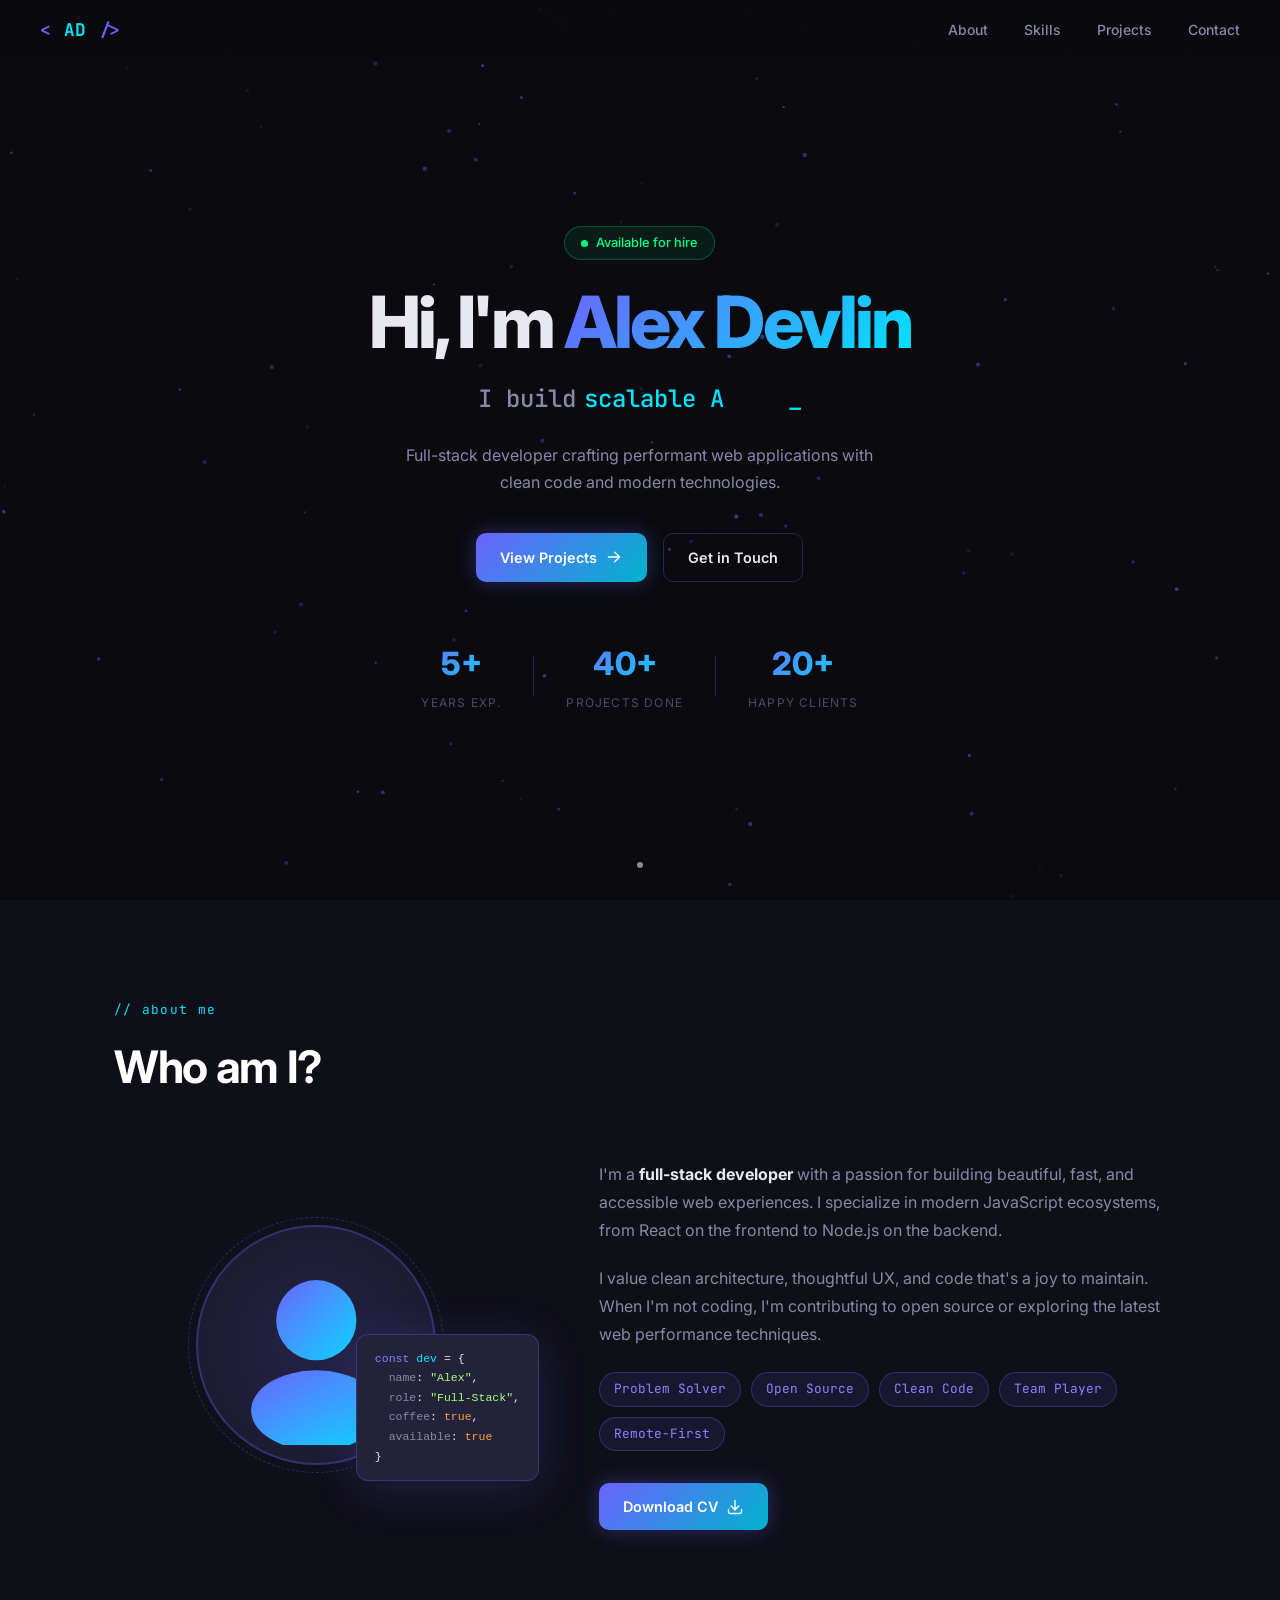
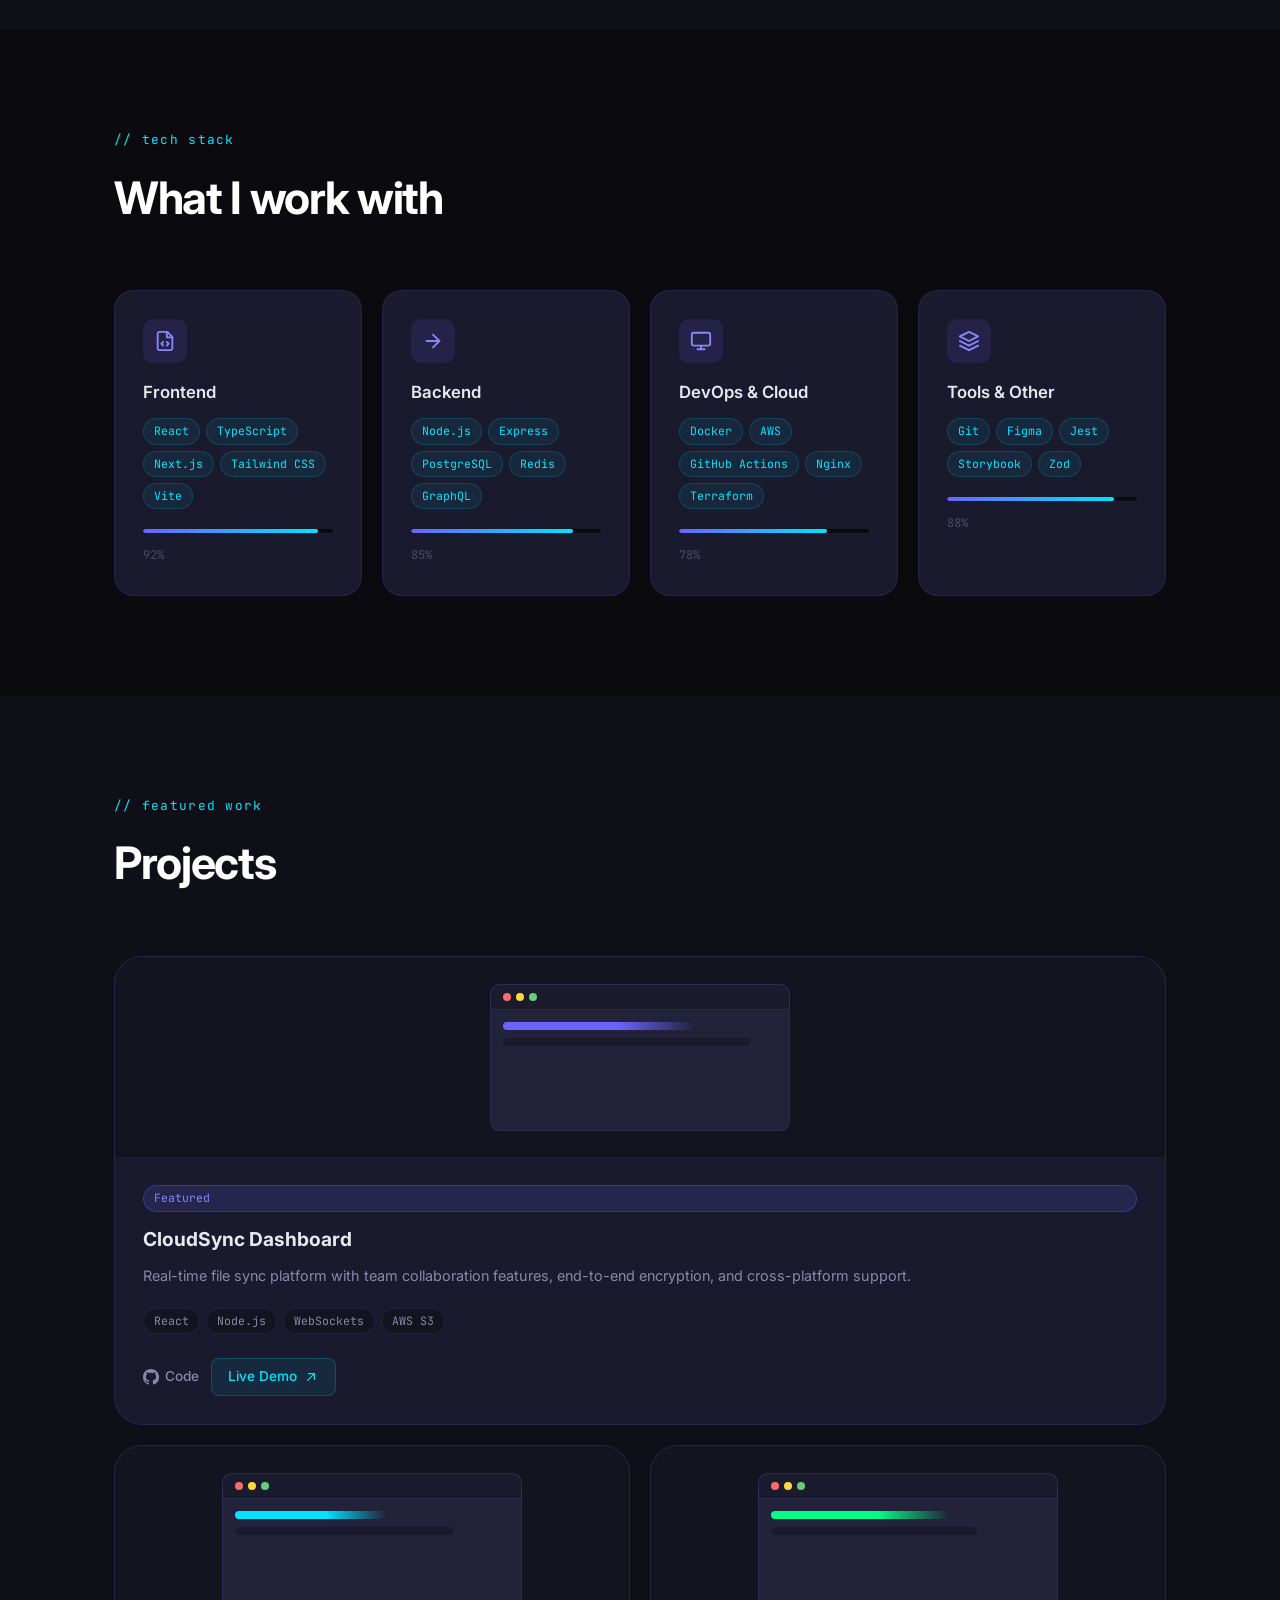
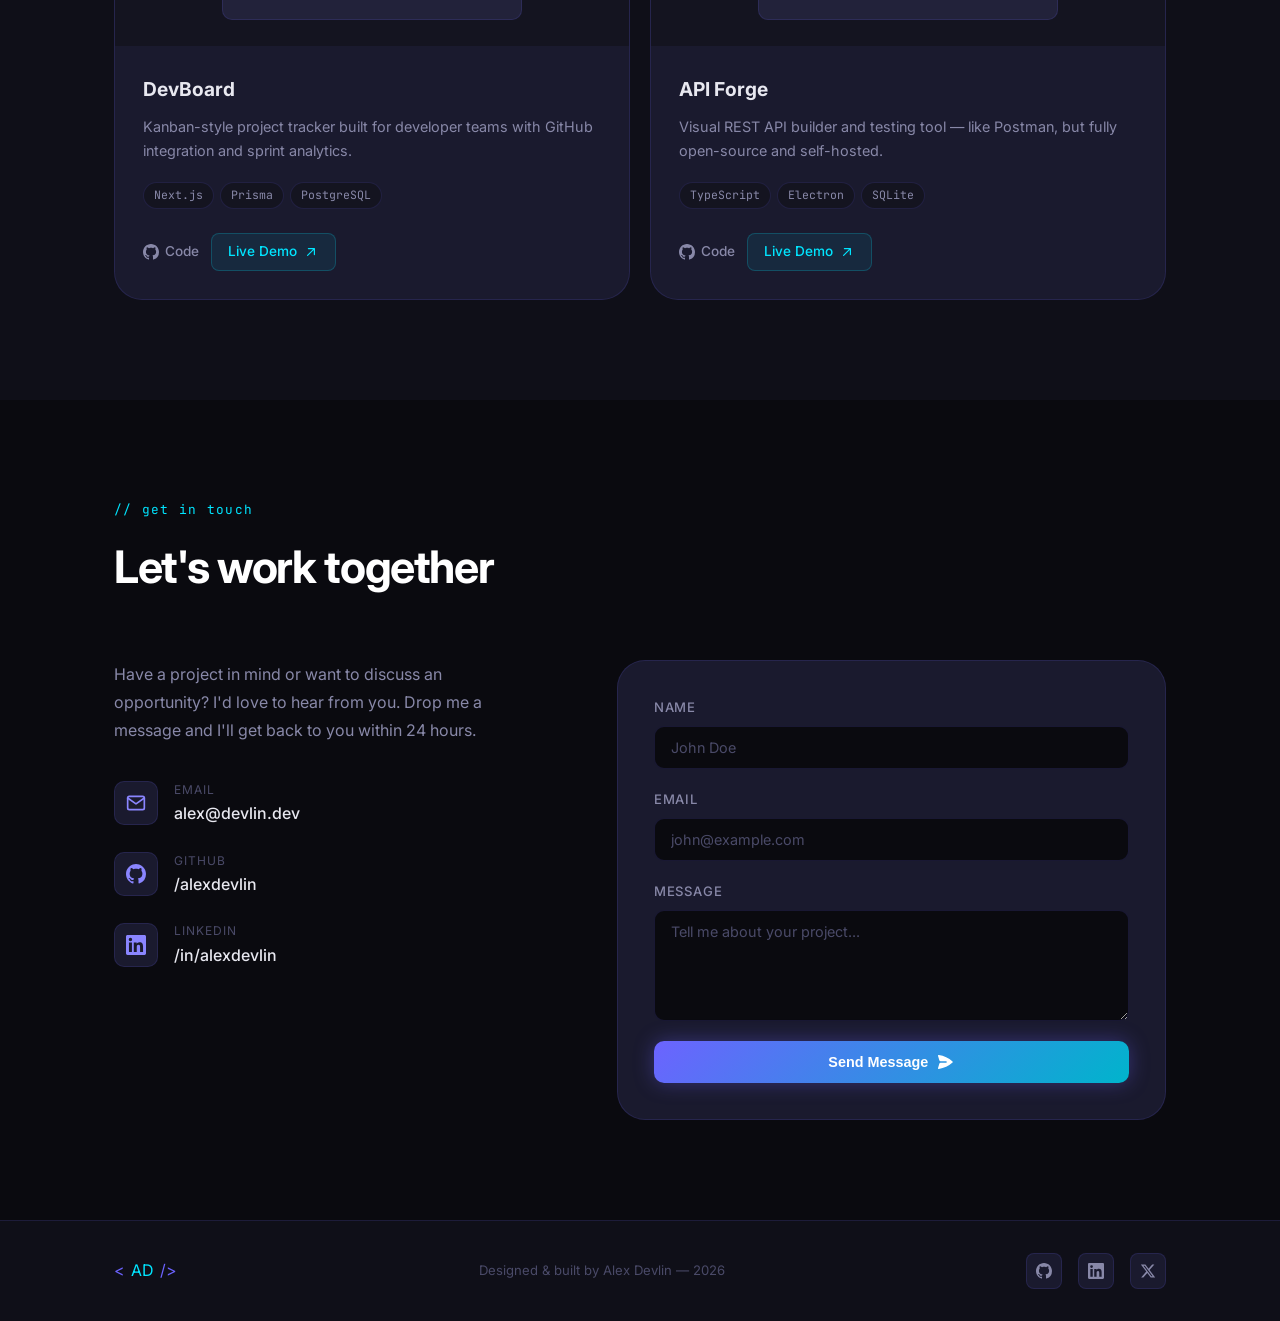
==== index.html @ da231414 "Add stylish developer portfolio landing page Single-page HTML/CSS/JS site with dark theme, particle " ====
<!DOCTYPE html>
<html lang="en">
<head>
  <meta charset="UTF-8" />
  <meta name="viewport" content="width=device-width, initial-scale=1.0" />
  <title>Alex Devlin — Full-Stack Developer</title>
  <link rel="preconnect" href="https://fonts.googleapis.com" />
  <link rel="preconnect" href="https://fonts.gstatic.com" crossorigin />
  <link href="https://fonts.googleapis.com/css2?family=JetBrains+Mono:wght@300;400;500;700&family=Inter:wght@300;400;500;600;700&display=swap" rel="stylesheet" />
  <link rel="stylesheet" href="style.css" />
</head>
<body>

  <!-- Navigation -->
  <nav class="nav" id="nav">
    <div class="nav__logo">
      <span class="nav__logo-bracket">&lt;</span>
      <span class="nav__logo-name">AD</span>
      <span class="nav__logo-bracket">/&gt;</span>
    </div>
    <ul class="nav__links">
      <li><a href="#about">About</a></li>
      <li><a href="#skills">Skills</a></li>
      <li><a href="#projects">Projects</a></li>
      <li><a href="#contact">Contact</a></li>
    </ul>
    <button class="nav__hamburger" id="hamburger" aria-label="Menu">
      <span></span><span></span><span></span>
    </button>
  </nav>

  <!-- Hero -->
  <section class="hero" id="home">
    <div class="hero__bg">
      <canvas id="particles"></canvas>
    </div>
    <div class="hero__content">
      <div class="hero__badge">
        <span class="hero__badge-dot"></span>
        Available for hire
      </div>
      <h1 class="hero__title">
        Hi, I'm <span class="gradient-text">Alex Devlin</span>
      </h1>
      <div class="hero__subtitle">
        <span class="hero__subtitle-static">I build</span>
        <span class="hero__typewriter" id="typewriter"></span>
        <span class="hero__cursor">_</span>
      </div>
      <p class="hero__desc">
        Full-stack developer crafting performant web applications with
        clean code and modern technologies.
      </p>
      <div class="hero__actions">
        <a href="#projects" class="btn btn--primary">
          View Projects
          <svg xmlns="http://www.w3.org/2000/svg" viewBox="0 0 20 20" fill="currentColor"><path fill-rule="evenodd" d="M3 10a.75.75 0 01.75-.75h10.638L10.23 5.29a.75.75 0 111.04-1.08l5.5 5.25a.75.75 0 010 1.08l-5.5 5.25a.75.75 0 11-1.04-1.08l4.158-3.96H3.75A.75.75 0 013 10z" clip-rule="evenodd"/></svg>
        </a>
        <a href="#contact" class="btn btn--outline">Get in Touch</a>
      </div>
      <div class="hero__stats">
        <div class="hero__stat">
          <span class="hero__stat-num">5+</span>
          <span class="hero__stat-label">Years Exp.</span>
        </div>
        <div class="hero__stat-divider"></div>
        <div class="hero__stat">
          <span class="hero__stat-num">40+</span>
          <span class="hero__stat-label">Projects Done</span>
        </div>
        <div class="hero__stat-divider"></div>
        <div class="hero__stat">
          <span class="hero__stat-num">20+</span>
          <span class="hero__stat-label">Happy Clients</span>
        </div>
      </div>
    </div>
    <div class="hero__scroll-hint">
      <div class="hero__scroll-dot"></div>
    </div>
  </section>

  <!-- About -->
  <section class="about section" id="about">
    <div class="container">
      <div class="section-label">// about me</div>
      <h2 class="section-title">Who am I?</h2>
      <div class="about__grid">
        <div class="about__avatar-wrap">
          <div class="about__avatar">
            <div class="about__avatar-inner">
              <svg viewBox="0 0 200 200" xmlns="http://www.w3.org/2000/svg" fill="none">
                <circle cx="100" cy="75" r="40" fill="url(#avatarGrad)"/>
                <ellipse cx="100" cy="165" rx="65" ry="40" fill="url(#avatarGrad)"/>
                <defs>
                  <linearGradient id="avatarGrad" x1="0" y1="0" x2="1" y2="1">
                    <stop offset="0%" stop-color="#6c63ff"/>
                    <stop offset="100%" stop-color="#00e5ff"/>
                  </linearGradient>
                </defs>
              </svg>
            </div>
            <div class="about__avatar-ring"></div>
            <div class="about__avatar-glow"></div>
          </div>
          <div class="about__code-badge">
            <pre><code><span class="token-keyword">const</span> <span class="token-var">dev</span> = {
  <span class="token-prop">name</span>: <span class="token-str">"Alex"</span>,
  <span class="token-prop">role</span>: <span class="token-str">"Full-Stack"</span>,
  <span class="token-prop">coffee</span>: <span class="token-bool">true</span>,
  <span class="token-prop">available</span>: <span class="token-bool">true</span>
}</code></pre>
          </div>
        </div>
        <div class="about__text">
          <p>
            I'm a <strong>full-stack developer</strong> with a passion for building
            beautiful, fast, and accessible web experiences. I specialize in
            modern JavaScript ecosystems, from React on the frontend to Node.js
            on the backend.
          </p>
          <p>
            I value clean architecture, thoughtful UX, and code that's a joy
            to maintain. When I'm not coding, I'm contributing to open source
            or exploring the latest web performance techniques.
          </p>
          <div class="about__pills">
            <span class="pill">Problem Solver</span>
            <span class="pill">Open Source</span>
            <span class="pill">Clean Code</span>
            <span class="pill">Team Player</span>
            <span class="pill">Remote-First</span>
          </div>
          <a href="#" class="btn btn--primary about__cv-btn" download>
            Download CV
            <svg xmlns="http://www.w3.org/2000/svg" viewBox="0 0 20 20" fill="currentColor"><path d="M10.75 2.75a.75.75 0 00-1.5 0v8.614L6.295 8.235a.75.75 0 10-1.09 1.03l4.25 4.5a.75.75 0 001.09 0l4.25-4.5a.75.75 0 00-1.09-1.03l-2.955 3.129V2.75z"/><path d="M3.5 12.75a.75.75 0 00-1.5 0v2.5A2.75 2.75 0 004.75 18h10.5A2.75 2.75 0 0018 15.25v-2.5a.75.75 0 00-1.5 0v2.5c0 .69-.56 1.25-1.25 1.25H4.75c-.69 0-1.25-.56-1.25-1.25v-2.5z"/></svg>
          </a>
        </div>
      </div>
    </div>
  </section>

  <!-- Skills -->
  <section class="skills section" id="skills">
    <div class="container">
      <div class="section-label">// tech stack</div>
      <h2 class="section-title">What I work with</h2>
      <div class="skills__grid">

        <div class="skill-card">
          <div class="skill-card__icon">
            <svg viewBox="0 0 24 24" fill="none" xmlns="http://www.w3.org/2000/svg"><path d="M14.5 2H6C5.46957 2 4.96086 2.21071 4.58579 2.58579C4.21071 2.96086 4 3.46957 4 4V20C4 20.5304 4.21071 21.0391 4.58579 21.4142C4.96086 21.7893 5.46957 22 6 22H18C18.5304 22 19.0391 21.7893 19.4142 21.4142C19.7893 21.0391 20 20.5304 20 20V7.5L14.5 2Z" stroke="currentColor" stroke-width="2" stroke-linecap="round" stroke-linejoin="round"/><path d="M14 2V8H20" stroke="currentColor" stroke-width="2" stroke-linecap="round" stroke-linejoin="round"/><path d="M10 13L8 15L10 17" stroke="currentColor" stroke-width="2" stroke-linecap="round" stroke-linejoin="round"/><path d="M14 13L16 15L14 17" stroke="currentColor" stroke-width="2" stroke-linecap="round" stroke-linejoin="round"/></svg>
          </div>
          <h3>Frontend</h3>
          <div class="skill-card__tags">
            <span>React</span><span>TypeScript</span><span>Next.js</span>
            <span>Tailwind CSS</span><span>Vite</span>
          </div>
          <div class="skill-card__bar">
            <div class="skill-card__bar-fill" data-width="92"></div>
          </div>
          <span class="skill-card__pct">92%</span>
        </div>

        <div class="skill-card">
          <div class="skill-card__icon">
            <svg viewBox="0 0 24 24" fill="none" xmlns="http://www.w3.org/2000/svg"><path d="M5 12H19" stroke="currentColor" stroke-width="2" stroke-linecap="round" stroke-linejoin="round"/><path d="M12 5L19 12L12 19" stroke="currentColor" stroke-width="2" stroke-linecap="round" stroke-linejoin="round"/></svg>
          </div>
          <h3>Backend</h3>
          <div class="skill-card__tags">
            <span>Node.js</span><span>Express</span><span>PostgreSQL</span>
            <span>Redis</span><span>GraphQL</span>
          </div>
          <div class="skill-card__bar">
            <div class="skill-card__bar-fill" data-width="85"></div>
          </div>
          <span class="skill-card__pct">85%</span>
        </div>

        <div class="skill-card">
          <div class="skill-card__icon">
            <svg viewBox="0 0 24 24" fill="none" xmlns="http://www.w3.org/2000/svg"><rect x="2" y="3" width="20" height="14" rx="2" stroke="currentColor" stroke-width="2"/><path d="M8 21H16" stroke="currentColor" stroke-width="2" stroke-linecap="round"/><path d="M12 17V21" stroke="currentColor" stroke-width="2" stroke-linecap="round"/></svg>
          </div>
          <h3>DevOps & Cloud</h3>
          <div class="skill-card__tags">
            <span>Docker</span><span>AWS</span><span>GitHub Actions</span>
            <span>Nginx</span><span>Terraform</span>
          </div>
          <div class="skill-card__bar">
            <div class="skill-card__bar-fill" data-width="78"></div>
          </div>
          <span class="skill-card__pct">78%</span>
        </div>

        <div class="skill-card">
          <div class="skill-card__icon">
            <svg viewBox="0 0 24 24" fill="none" xmlns="http://www.w3.org/2000/svg"><path d="M12 2L2 7L12 12L22 7L12 2Z" stroke="currentColor" stroke-width="2" stroke-linecap="round" stroke-linejoin="round"/><path d="M2 17L12 22L22 17" stroke="currentColor" stroke-width="2" stroke-linecap="round" stroke-linejoin="round"/><path d="M2 12L12 17L22 12" stroke="currentColor" stroke-width="2" stroke-linecap="round" stroke-linejoin="round"/></svg>
          </div>
          <h3>Tools & Other</h3>
          <div class="skill-card__tags">
            <span>Git</span><span>Figma</span><span>Jest</span>
            <span>Storybook</span><span>Zod</span>
          </div>
          <div class="skill-card__bar">
            <div class="skill-card__bar-fill" data-width="88"></div>
          </div>
          <span class="skill-card__pct">88%</span>
        </div>

      </div>
    </div>
  </section>

  <!-- Projects -->
  <section class="projects section" id="projects">
    <div class="container">
      <div class="section-label">// featured work</div>
      <h2 class="section-title">Projects</h2>
      <div class="projects__grid">

        <article class="project-card project-card--featured">
          <div class="project-card__img">
            <div class="project-card__mock">
              <div class="mock-bar"><span></span><span></span><span></span></div>
              <div class="mock-content mock-content--1"></div>
            </div>
          </div>
          <div class="project-card__body">
            <div class="project-card__tag">Featured</div>
            <h3>CloudSync Dashboard</h3>
            <p>Real-time file sync platform with team collaboration features, end-to-end encryption, and cross-platform support.</p>
            <div class="project-card__tech">
              <span>React</span><span>Node.js</span><span>WebSockets</span><span>AWS S3</span>
            </div>
            <div class="project-card__links">
              <a href="#" class="project-link">
                <svg viewBox="0 0 24 24" fill="currentColor"><path d="M12 0C5.37 0 0 5.37 0 12c0 5.31 3.435 9.795 8.205 11.385.6.105.825-.255.825-.57 0-.285-.015-1.23-.015-2.235-3.015.555-3.795-.735-4.035-1.41-.135-.345-.72-1.41-1.23-1.695-.42-.225-1.02-.78-.015-.795.945-.015 1.62.87 1.845 1.23 1.08 1.815 2.805 1.305 3.495.99.105-.78.42-1.305.765-1.605-2.67-.3-5.46-1.335-5.46-5.925 0-1.305.465-2.385 1.23-3.225-.12-.3-.54-1.53.12-3.18 0 0 1.005-.315 3.3 1.23.96-.27 1.98-.405 3-.405s2.04.135 3 .405c2.295-1.56 3.3-1.23 3.3-1.23.66 1.65.24 2.88.12 3.18.765.84 1.23 1.905 1.23 3.225 0 4.605-2.805 5.625-5.475 5.925.435.375.81 1.095.81 2.22 0 1.605-.015 2.895-.015 3.3 0 .315.225.69.825.57A12.02 12.02 0 0 0 24 12c0-6.63-5.37-12-12-12z"/></svg>
                Code
              </a>
              <a href="#" class="project-link project-link--primary">
                Live Demo
                <svg xmlns="http://www.w3.org/2000/svg" viewBox="0 0 20 20" fill="currentColor"><path fill-rule="evenodd" d="M5.22 14.78a.75.75 0 001.06 0l7.22-7.22v5.69a.75.75 0 001.5 0v-7.5a.75.75 0 00-.75-.75h-7.5a.75.75 0 000 1.5h5.69l-7.22 7.22a.75.75 0 000 1.06z" clip-rule="evenodd"/></svg>
              </a>
            </div>
          </div>
        </article>

        <article class="project-card">
          <div class="project-card__img">
            <div class="project-card__mock">
              <div class="mock-bar"><span></span><span></span><span></span></div>
              <div class="mock-content mock-content--2"></div>
            </div>
          </div>
          <div class="project-card__body">
            <h3>DevBoard</h3>
            <p>Kanban-style project tracker built for developer teams with GitHub integration and sprint analytics.</p>
            <div class="project-card__tech">
              <span>Next.js</span><span>Prisma</span><span>PostgreSQL</span>
            </div>
            <div class="project-card__links">
              <a href="#" class="project-link">
                <svg viewBox="0 0 24 24" fill="currentColor"><path d="M12 0C5.37 0 0 5.37 0 12c0 5.31 3.435 9.795 8.205 11.385.6.105.825-.255.825-.57 0-.285-.015-1.23-.015-2.235-3.015.555-3.795-.735-4.035-1.41-.135-.345-.72-1.41-1.23-1.695-.42-.225-1.02-.78-.015-.795.945-.015 1.62.87 1.845 1.23 1.08 1.815 2.805 1.305 3.495.99.105-.78.42-1.305.765-1.605-2.67-.3-5.46-1.335-5.46-5.925 0-1.305.465-2.385 1.23-3.225-.12-.3-.54-1.53.12-3.18 0 0 1.005-.315 3.3 1.23.96-.27 1.98-.405 3-.405s2.04.135 3 .405c2.295-1.56 3.3-1.23 3.3-1.23.66 1.65.24 2.88.12 3.18.765.84 1.23 1.905 1.23 3.225 0 4.605-2.805 5.625-5.475 5.925.435.375.81 1.095.81 2.22 0 1.605-.015 2.895-.015 3.3 0 .315.225.69.825.57A12.02 12.02 0 0 0 24 12c0-6.63-5.37-12-12-12z"/></svg>
                Code
              </a>
              <a href="#" class="project-link project-link--primary">Live Demo <svg xmlns="http://www.w3.org/2000/svg" viewBox="0 0 20 20" fill="currentColor"><path fill-rule="evenodd" d="M5.22 14.78a.75.75 0 001.06 0l7.22-7.22v5.69a.75.75 0 001.5 0v-7.5a.75.75 0 00-.75-.75h-7.5a.75.75 0 000 1.5h5.69l-7.22 7.22a.75.75 0 000 1.06z" clip-rule="evenodd"/></svg></a>
            </div>
          </div>
        </article>

        <article class="project-card">
          <div class="project-card__img">
            <div class="project-card__mock">
              <div class="mock-bar"><span></span><span></span><span></span></div>
              <div class="mock-content mock-content--3"></div>
            </div>
          </div>
          <div class="project-card__body">
            <h3>API Forge</h3>
            <p>Visual REST API builder and testing tool — like Postman, but fully open-source and self-hosted.</p>
            <div class="project-card__tech">
              <span>TypeScript</span><span>Electron</span><span>SQLite</span>
            </div>
            <div class="project-card__links">
              <a href="#" class="project-link">
                <svg viewBox="0 0 24 24" fill="currentColor"><path d="M12 0C5.37 0 0 5.37 0 12c0 5.31 3.435 9.795 8.205 11.385.6.105.825-.255.825-.57 0-.285-.015-1.23-.015-2.235-3.015.555-3.795-.735-4.035-1.41-.135-.345-.72-1.41-1.23-1.695-.42-.225-1.02-.78-.015-.795.945-.015 1.62.87 1.845 1.23 1.08 1.815 2.805 1.305 3.495.99.105-.78.42-1.305.765-1.605-2.67-.3-5.46-1.335-5.46-5.925 0-1.305.465-2.385 1.23-3.225-.12-.3-.54-1.53.12-3.18 0 0 1.005-.315 3.3 1.23.96-.27 1.98-.405 3-.405s2.04.135 3 .405c2.295-1.56 3.3-1.23 3.3-1.23.66 1.65.24 2.88.12 3.18.765.84 1.23 1.905 1.23 3.225 0 4.605-2.805 5.625-5.475 5.925.435.375.81 1.095.81 2.22 0 1.605-.015 2.895-.015 3.3 0 .315.225.69.825.57A12.02 12.02 0 0 0 24 12c0-6.63-5.37-12-12-12z"/></svg>
                Code
              </a>
              <a href="#" class="project-link project-link--primary">Live Demo <svg xmlns="http://www.w3.org/2000/svg" viewBox="0 0 20 20" fill="currentColor"><path fill-rule="evenodd" d="M5.22 14.78a.75.75 0 001.06 0l7.22-7.22v5.69a.75.75 0 001.5 0v-7.5a.75.75 0 00-.75-.75h-7.5a.75.75 0 000 1.5h5.69l-7.22 7.22a.75.75 0 000 1.06z" clip-rule="evenodd"/></svg></a>
            </div>
          </div>
        </article>

      </div>
    </div>
  </section>

  <!-- Contact -->
  <section class="contact section" id="contact">
    <div class="container">
      <div class="section-label">// get in touch</div>
      <h2 class="section-title">Let's work together</h2>
      <div class="contact__grid">
        <div class="contact__info">
          <p>Have a project in mind or want to discuss an opportunity? I'd love to hear from you. Drop me a message and I'll get back to you within 24 hours.</p>
          <ul class="contact__list">
            <li>
              <div class="contact__icon">
                <svg viewBox="0 0 24 24" fill="none" xmlns="http://www.w3.org/2000/svg"><path d="M4 4H20C21.1 4 22 4.9 22 6V18C22 19.1 21.1 20 20 20H4C2.9 20 2 19.1 2 18V6C2 4.9 2.9 4 4 4Z" stroke="currentColor" stroke-width="2" stroke-linecap="round" stroke-linejoin="round"/><polyline points="22,6 12,13 2,6" stroke="currentColor" stroke-width="2" stroke-linecap="round" stroke-linejoin="round"/></svg>
              </div>
              <div>
                <span>Email</span>
                <a href="mailto:alex@devlin.dev">alex@devlin.dev</a>
              </div>
            </li>
            <li>
              <div class="contact__icon">
                <svg viewBox="0 0 24 24" fill="currentColor"><path d="M12 0C5.37 0 0 5.37 0 12c0 5.31 3.435 9.795 8.205 11.385.6.105.825-.255.825-.57 0-.285-.015-1.23-.015-2.235-3.015.555-3.795-.735-4.035-1.41-.135-.345-.72-1.41-1.23-1.695-.42-.225-1.02-.78-.015-.795.945-.015 1.62.87 1.845 1.23 1.08 1.815 2.805 1.305 3.495.99.105-.78.42-1.305.765-1.605-2.67-.3-5.46-1.335-5.46-5.925 0-1.305.465-2.385 1.23-3.225-.12-.3-.54-1.53.12-3.18 0 0 1.005-.315 3.3 1.23.96-.27 1.98-.405 3-.405s2.04.135 3 .405c2.295-1.56 3.3-1.23 3.3-1.23.66 1.65.24 2.88.12 3.18.765.84 1.23 1.905 1.23 3.225 0 4.605-2.805 5.625-5.475 5.925.435.375.81 1.095.81 2.22 0 1.605-.015 2.895-.015 3.3 0 .315.225.69.825.57A12.02 12.02 0 0 0 24 12c0-6.63-5.37-12-12-12z"/></svg>
              </div>
              <div>
                <span>GitHub</span>
                <a href="#">/alexdevlin</a>
              </div>
            </li>
            <li>
              <div class="contact__icon">
                <svg viewBox="0 0 24 24" fill="currentColor"><path d="M20.447 20.452h-3.554v-5.569c0-1.328-.027-3.037-1.852-3.037-1.853 0-2.136 1.445-2.136 2.939v5.667H9.351V9h3.414v1.561h.046c.477-.9 1.637-1.85 3.37-1.85 3.601 0 4.267 2.37 4.267 5.455v6.286zM5.337 7.433a2.062 2.062 0 0 1-2.063-2.065 2.064 2.064 0 1 1 2.063 2.065zm1.782 13.019H3.555V9h3.564v11.452zM22.225 0H1.771C.792 0 0 .774 0 1.729v20.542C0 23.227.792 24 1.771 24h20.451C23.2 24 24 23.227 24 22.271V1.729C24 .774 23.2 0 22.222 0h.003z"/></svg>
              </div>
              <div>
                <span>LinkedIn</span>
                <a href="#">/in/alexdevlin</a>
              </div>
            </li>
          </ul>
        </div>
        <form class="contact__form" id="contactForm">
          <div class="form-group">
            <label for="name">Name</label>
            <input type="text" id="name" placeholder="John Doe" required />
          </div>
          <div class="form-group">
            <label for="email">Email</label>
            <input type="email" id="email" placeholder="john@example.com" required />
          </div>
          <div class="form-group">
            <label for="message">Message</label>
            <textarea id="message" rows="5" placeholder="Tell me about your project..." required></textarea>
          </div>
          <button type="submit" class="btn btn--primary btn--full">
            Send Message
            <svg xmlns="http://www.w3.org/2000/svg" viewBox="0 0 20 20" fill="currentColor"><path d="M3.105 2.289a.75.75 0 00-.826.95l1.414 4.925A1.5 1.5 0 005.135 9.25h6.115a.75.75 0 010 1.5H5.135a1.5 1.5 0 00-1.442 1.086l-1.414 4.926a.75.75 0 00.826.95 28.896 28.896 0 0015.293-7.154.75.75 0 000-1.115A28.897 28.897 0 003.105 2.289z"/></svg>
          </button>
          <div class="form-success" id="formSuccess">
            Message sent! I'll reply soon.
          </div>
        </form>
      </div>
    </div>
  </section>

  <!-- Footer -->
  <footer class="footer">
    <div class="container">
      <div class="footer__inner">
        <div class="footer__logo">
          <span class="nav__logo-bracket">&lt;</span>
          <span class="nav__logo-name">AD</span>
          <span class="nav__logo-bracket">/&gt;</span>
        </div>
        <p class="footer__copy">
          Designed & built by Alex Devlin &mdash; <span id="year"></span>
        </p>
        <div class="footer__socials">
          <a href="#" aria-label="GitHub">
            <svg viewBox="0 0 24 24" fill="currentColor"><path d="M12 0C5.37 0 0 5.37 0 12c0 5.31 3.435 9.795 8.205 11.385.6.105.825-.255.825-.57 0-.285-.015-1.23-.015-2.235-3.015.555-3.795-.735-4.035-1.41-.135-.345-.72-1.41-1.23-1.695-.42-.225-1.02-.78-.015-.795.945-.015 1.62.87 1.845 1.23 1.08 1.815 2.805 1.305 3.495.99.105-.78.42-1.305.765-1.605-2.67-.3-5.46-1.335-5.46-5.925 0-1.305.465-2.385 1.23-3.225-.12-.3-.54-1.53.12-3.18 0 0 1.005-.315 3.3 1.23.96-.27 1.98-.405 3-.405s2.04.135 3 .405c2.295-1.56 3.3-1.23 3.3-1.23.66 1.65.24 2.88.12 3.18.765.84 1.23 1.905 1.23 3.225 0 4.605-2.805 5.625-5.475 5.925.435.375.81 1.095.81 2.22 0 1.605-.015 2.895-.015 3.3 0 .315.225.69.825.57A12.02 12.02 0 0 0 24 12c0-6.63-5.37-12-12-12z"/></svg>
          </a>
          <a href="#" aria-label="LinkedIn">
            <svg viewBox="0 0 24 24" fill="currentColor"><path d="M20.447 20.452h-3.554v-5.569c0-1.328-.027-3.037-1.852-3.037-1.853 0-2.136 1.445-2.136 2.939v5.667H9.351V9h3.414v1.561h.046c.477-.9 1.637-1.85 3.37-1.85 3.601 0 4.267 2.37 4.267 5.455v6.286zM5.337 7.433a2.062 2.062 0 0 1-2.063-2.065 2.064 2.064 0 1 1 2.063 2.065zm1.782 13.019H3.555V9h3.564v11.452zM22.225 0H1.771C.792 0 0 .774 0 1.729v20.542C0 23.227.792 24 1.771 24h20.451C23.2 24 24 23.227 24 22.271V1.729C24 .774 23.2 0 22.222 0h.003z"/></svg>
          </a>
          <a href="#" aria-label="Twitter">
            <svg viewBox="0 0 24 24" fill="currentColor"><path d="M18.244 2.25h3.308l-7.227 8.26 8.502 11.24H16.17l-5.214-6.817L4.99 21.75H1.68l7.73-8.835L1.254 2.25H8.08l4.713 6.231zm-1.161 17.52h1.833L7.084 4.126H5.117z"/></svg>
          </a>
        </div>
      </div>
    </div>
  </footer>

  <script src="script.js"></script>
</body>
</html>
---- style.css ----
/* ─── Reset & Base ─────────────────────────────────────── */
*, *::before, *::after { box-sizing: border-box; margin: 0; padding: 0; }

:root {
  --bg:          #0a0a0f;
  --bg-1:        #0f0f18;
  --bg-2:        #141420;
  --surface:     #1a1a2e;
  --surface-2:   #22223a;
  --border:      rgba(108, 99, 255, 0.15);
  --border-2:    rgba(108, 99, 255, 0.30);

  --primary:     #6c63ff;
  --primary-2:   #8a85ff;
  --accent:      #00e5ff;
  --accent-2:    #00b4cc;
  --green:       #00ff88;

  --text:        #e8e8f0;
  --text-muted:  #8888a8;
  --text-dim:    #4a4a68;

  --radius:      12px;
  --radius-lg:   20px;
  --radius-xl:   28px;

  --shadow:      0 4px 24px rgba(108, 99, 255, 0.12);
  --shadow-lg:   0 8px 48px rgba(108, 99, 255, 0.20);

  --transition:  0.3s cubic-bezier(0.4, 0, 0.2, 1);
  --font-mono:   'JetBrains Mono', monospace;
  --font-sans:   'Inter', sans-serif;
}

html { scroll-behavior: smooth; }

body {
  font-family: var(--font-sans);
  background: var(--bg);
  color: var(--text);
  line-height: 1.6;
  overflow-x: hidden;
}

::selection { background: var(--primary); color: #fff; }

::-webkit-scrollbar { width: 6px; }
::-webkit-scrollbar-track { background: var(--bg); }
::-webkit-scrollbar-thumb { background: var(--primary); border-radius: 99px; }

/* ─── Utilities ────────────────────────────────────────── */
.container {
  max-width: 1100px;
  margin: 0 auto;
  padding: 0 24px;
}

.section { padding: 100px 0; }

.section-label {
  font-family: var(--font-mono);
  font-size: 0.8rem;
  color: var(--accent);
  letter-spacing: 0.1em;
  margin-bottom: 12px;
}

.section-title {
  font-size: clamp(2rem, 4vw, 2.8rem);
  font-weight: 700;
  letter-spacing: -0.03em;
  margin-bottom: 56px;
  background: linear-gradient(135deg, #fff 40%, var(--text-muted));
  -webkit-background-clip: text;
  -webkit-text-fill-color: transparent;
  background-clip: text;
}

.gradient-text {
  background: linear-gradient(135deg, var(--primary), var(--accent));
  -webkit-background-clip: text;
  -webkit-text-fill-color: transparent;
  background-clip: text;
}

/* ─── Buttons ──────────────────────────────────────────── */
.btn {
  display: inline-flex;
  align-items: center;
  gap: 8px;
  padding: 12px 24px;
  border-radius: 10px;
  font-size: 0.9rem;
  font-weight: 600;
  cursor: pointer;
  text-decoration: none;
  transition: var(--transition);
  border: none;
}

.btn svg { width: 18px; height: 18px; transition: transform 0.2s; }
.btn:hover svg { transform: translateX(3px); }

.btn--primary {
  background: linear-gradient(135deg, var(--primary), var(--accent-2));
  color: #fff;
  box-shadow: 0 0 20px rgba(108, 99, 255, 0.35);
}
.btn--primary:hover {
  box-shadow: 0 0 32px rgba(108, 99, 255, 0.55);
  transform: translateY(-2px);
}

.btn--outline {
  background: transparent;
  color: var(--text);
  border: 1.5px solid var(--border-2);
}
.btn--outline:hover {
  border-color: var(--primary);
  color: var(--primary-2);
  transform: translateY(-2px);
}

.btn--full { width: 100%; justify-content: center; }

/* ─── Navigation ───────────────────────────────────────── */
.nav {
  position: fixed;
  top: 0; left: 0; right: 0;
  z-index: 100;
  display: flex;
  align-items: center;
  justify-content: space-between;
  padding: 16px 40px;
  background: rgba(10, 10, 15, 0.7);
  backdrop-filter: blur(16px);
  border-bottom: 1px solid transparent;
  transition: border-color 0.3s, padding 0.3s;
}
.nav.scrolled {
  border-bottom-color: var(--border);
  padding: 12px 40px;
}

.nav__logo {
  font-family: var(--font-mono);
  font-size: 1.1rem;
  font-weight: 700;
  color: var(--text);
  user-select: none;
}
.nav__logo-bracket { color: var(--primary); }
.nav__logo-name { color: var(--accent); margin: 0 2px; }

.nav__links {
  display: flex;
  gap: 36px;
  list-style: none;
}
.nav__links a {
  font-size: 0.875rem;
  font-weight: 500;
  color: var(--text-muted);
  text-decoration: none;
  position: relative;
  transition: color 0.2s;
}
.nav__links a::after {
  content: '';
  position: absolute;
  bottom: -4px; left: 0;
  width: 0; height: 1.5px;
  background: var(--accent);
  transition: width 0.3s;
}
.nav__links a:hover { color: var(--text); }
.nav__links a:hover::after { width: 100%; }

.nav__hamburger {
  display: none;
  flex-direction: column;
  gap: 5px;
  background: none;
  border: none;
  cursor: pointer;
  padding: 4px;
}
.nav__hamburger span {
  display: block;
  width: 24px; height: 2px;
  background: var(--text);
  border-radius: 2px;
  transition: var(--transition);
}

/* ─── Hero ─────────────────────────────────────────────── */
.hero {
  min-height: 100vh;
  display: flex;
  align-items: center;
  justify-content: center;
  position: relative;
  overflow: hidden;
  padding: 120px 24px 80px;
}

.hero__bg {
  position: absolute;
  inset: 0;
  z-index: 0;
}
#particles { width: 100%; height: 100%; }

.hero__content {
  position: relative;
  z-index: 1;
  max-width: 760px;
  text-align: center;
}

.hero__badge {
  display: inline-flex;
  align-items: center;
  gap: 8px;
  padding: 6px 16px;
  background: rgba(0, 255, 136, 0.08);
  border: 1px solid rgba(0, 255, 136, 0.25);
  border-radius: 99px;
  font-size: 0.8rem;
  font-weight: 500;
  color: var(--green);
  margin-bottom: 24px;
  animation: fadeDown 0.6s ease both;
}
.hero__badge-dot {
  width: 7px; height: 7px;
  background: var(--green);
  border-radius: 50%;
  animation: pulse 1.8s ease infinite;
}

.hero__title {
  font-size: clamp(2.4rem, 6vw, 4.5rem);
  font-weight: 800;
  letter-spacing: -0.04em;
  line-height: 1.05;
  margin-bottom: 20px;
  animation: fadeUp 0.7s 0.1s ease both;
}

.hero__subtitle {
  display: flex;
  align-items: center;
  justify-content: center;
  gap: 8px;
  font-size: clamp(1.1rem, 2.5vw, 1.5rem);
  font-weight: 500;
  color: var(--text-muted);
  margin-bottom: 24px;
  animation: fadeUp 0.7s 0.2s ease both;
  font-family: var(--font-mono);
}
.hero__typewriter { color: var(--accent); min-width: 14ch; text-align: left; }
.hero__cursor {
  color: var(--accent);
  animation: blink 1s step-end infinite;
}

.hero__desc {
  max-width: 500px;
  margin: 0 auto 36px;
  font-size: 1rem;
  color: var(--text-muted);
  line-height: 1.7;
  animation: fadeUp 0.7s 0.3s ease both;
}

.hero__actions {
  display: flex;
  gap: 16px;
  justify-content: center;
  flex-wrap: wrap;
  margin-bottom: 56px;
  animation: fadeUp 0.7s 0.4s ease both;
}

.hero__stats {
  display: flex;
  align-items: center;
  justify-content: center;
  gap: 32px;
  animation: fadeUp 0.7s 0.5s ease both;
}
.hero__stat { text-align: center; }
.hero__stat-num {
  display: block;
  font-size: 2rem;
  font-weight: 800;
  background: linear-gradient(135deg, var(--primary), var(--accent));
  -webkit-background-clip: text;
  -webkit-text-fill-color: transparent;
  background-clip: text;
}
.hero__stat-label {
  font-size: 0.75rem;
  color: var(--text-dim);
  text-transform: uppercase;
  letter-spacing: 0.1em;
}
.hero__stat-divider {
  width: 1px; height: 40px;
  background: var(--border-2);
}

.hero__scroll-hint {
  position: absolute;
  bottom: 32px; left: 50%;
  transform: translateX(-50%);
  display: flex;
  flex-direction: column;
  align-items: center;
}
.hero__scroll-dot {
  width: 6px; height: 6px;
  background: var(--text-muted);
  border-radius: 50%;
  animation: scrollBounce 1.5s ease infinite;
}

/* ─── About ────────────────────────────────────────────── */
.about { background: var(--bg-1); }

.about__grid {
  display: grid;
  grid-template-columns: 1fr 1.4fr;
  gap: 80px;
  align-items: center;
}

.about__avatar-wrap {
  position: relative;
  display: flex;
  justify-content: center;
}

.about__avatar {
  position: relative;
  width: 240px; height: 240px;
}
.about__avatar-inner {
  width: 100%; height: 100%;
  background: var(--surface);
  border-radius: 50%;
  display: flex;
  align-items: center;
  justify-content: center;
  overflow: hidden;
  border: 2px solid var(--border-2);
}
.about__avatar-inner svg { width: 85%; height: 85%; }

.about__avatar-ring {
  position: absolute;
  inset: -8px;
  border-radius: 50%;
  border: 1px dashed var(--border-2);
  animation: spin 18s linear infinite;
}

.about__avatar-glow {
  position: absolute;
  inset: -20px;
  border-radius: 50%;
  background: radial-gradient(circle, rgba(108, 99, 255, 0.12) 0%, transparent 70%);
  pointer-events: none;
}

.about__code-badge {
  position: absolute;
  bottom: -16px;
  right: -20px;
  background: var(--surface-2);
  border: 1px solid var(--border-2);
  border-radius: var(--radius);
  padding: 14px 18px;
  font-family: var(--font-mono);
  font-size: 0.72rem;
  line-height: 1.7;
  box-shadow: var(--shadow-lg);
}
.about__code-badge pre { background: none; border: none; padding: 0; }

.token-keyword { color: var(--primary-2); }
.token-var     { color: var(--accent); }
.token-prop    { color: var(--text-muted); }
.token-str     { color: #a8ff78; }
.token-bool    { color: #ff9f43; }

.about__text p {
  color: var(--text-muted);
  margin-bottom: 20px;
  line-height: 1.75;
}
.about__text strong { color: var(--text); }

.about__pills {
  display: flex;
  flex-wrap: wrap;
  gap: 10px;
  margin: 24px 0 32px;
}
.pill {
  padding: 6px 14px;
  background: rgba(108, 99, 255, 0.1);
  border: 1px solid var(--border-2);
  border-radius: 99px;
  font-size: 0.8rem;
  color: var(--primary-2);
  font-family: var(--font-mono);
}

/* ─── Skills ───────────────────────────────────────────── */
.skills { background: var(--bg); }

.skills__grid {
  display: grid;
  grid-template-columns: repeat(auto-fit, minmax(240px, 1fr));
  gap: 20px;
}

.skill-card {
  background: var(--surface);
  border: 1px solid var(--border);
  border-radius: var(--radius-lg);
  padding: 28px;
  position: relative;
  overflow: hidden;
  transition: border-color 0.3s, transform 0.3s, box-shadow 0.3s;
}
.skill-card::before {
  content: '';
  position: absolute;
  top: 0; left: 0; right: 0;
  height: 2px;
  background: linear-gradient(90deg, var(--primary), var(--accent));
  opacity: 0;
  transition: opacity 0.3s;
}
.skill-card:hover {
  border-color: var(--border-2);
  transform: translateY(-4px);
  box-shadow: var(--shadow-lg);
}
.skill-card:hover::before { opacity: 1; }

.skill-card__icon {
  width: 44px; height: 44px;
  background: rgba(108, 99, 255, 0.12);
  border-radius: 10px;
  display: flex;
  align-items: center;
  justify-content: center;
  margin-bottom: 16px;
  color: var(--primary-2);
}
.skill-card__icon svg { width: 22px; height: 22px; }

.skill-card h3 {
  font-size: 1.05rem;
  font-weight: 600;
  margin-bottom: 12px;
}

.skill-card__tags {
  display: flex;
  flex-wrap: wrap;
  gap: 6px;
  margin-bottom: 20px;
}
.skill-card__tags span {
  font-size: 0.72rem;
  font-family: var(--font-mono);
  padding: 3px 10px;
  background: rgba(0, 229, 255, 0.07);
  border: 1px solid rgba(0, 229, 255, 0.15);
  border-radius: 99px;
  color: var(--accent);
}

.skill-card__bar {
  height: 4px;
  background: var(--bg);
  border-radius: 99px;
  overflow: hidden;
  margin-bottom: 8px;
}
.skill-card__bar-fill {
  height: 100%;
  background: linear-gradient(90deg, var(--primary), var(--accent));
  border-radius: 99px;
  width: 0;
  transition: width 1.2s cubic-bezier(0.4, 0, 0.2, 1);
}

.skill-card__pct {
  font-family: var(--font-mono);
  font-size: 0.75rem;
  color: var(--text-dim);
}

/* ─── Projects ─────────────────────────────────────────── */
.projects { background: var(--bg-1); }

.projects__grid {
  display: grid;
  grid-template-columns: 1fr 1fr;
  gap: 20px;
}

.project-card--featured {
  grid-column: 1 / -1;
  display: grid;
  grid-template-columns: 1fr 1fr;
  gap: 0;
}

.project-card {
  background: var(--surface);
  border: 1px solid var(--border);
  border-radius: var(--radius-xl);
  overflow: hidden;
  transition: border-color 0.3s, transform 0.3s, box-shadow 0.3s;
  display: flex;
  flex-direction: column;
}
.project-card:hover {
  border-color: var(--border-2);
  transform: translateY(-4px);
  box-shadow: var(--shadow-lg);
}

.project-card__img {
  background: var(--bg-2);
  min-height: 200px;
  display: flex;
  align-items: center;
  justify-content: center;
  overflow: hidden;
  flex-shrink: 0;
}

.project-card__mock {
  width: 85%;
  max-width: 300px;
  background: var(--surface-2);
  border-radius: 10px;
  overflow: hidden;
  border: 1px solid var(--border);
  margin: 24px;
}

.mock-bar {
  display: flex;
  gap: 5px;
  padding: 8px 12px;
  background: rgba(0,0,0,0.2);
  border-bottom: 1px solid var(--border);
}
.mock-bar span {
  width: 8px; height: 8px;
  border-radius: 50%;
}
.mock-bar span:nth-child(1) { background: #ff6b6b; }
.mock-bar span:nth-child(2) { background: #ffd93d; }
.mock-bar span:nth-child(3) { background: #6bcb77; }

.mock-content {
  height: 120px;
  padding: 12px;
  display: flex;
  flex-direction: column;
  gap: 8px;
}
.mock-content::before,
.mock-content::after {
  content: '';
  display: block;
  height: 8px;
  border-radius: 4px;
}
.mock-content--1::before { background: linear-gradient(90deg, var(--primary) 60%, transparent); width: 70%; }
.mock-content--1::after  { background: var(--surface); width: 90%; }
.mock-content--2::before { background: linear-gradient(90deg, var(--accent) 60%, transparent); width: 55%; }
.mock-content--2::after  { background: var(--surface); width: 80%; }
.mock-content--3::before { background: linear-gradient(90deg, var(--green) 60%, transparent); width: 65%; }
.mock-content--3::after  { background: var(--surface); width: 75%; }

.project-card__body {
  padding: 28px;
  display: flex;
  flex-direction: column;
  flex: 1;
  justify-content: center;
}

.project-card__tag {
  display: inline-block;
  padding: 3px 10px;
  background: rgba(108, 99, 255, 0.15);
  border: 1px solid var(--border-2);
  border-radius: 99px;
  font-size: 0.72rem;
  font-family: var(--font-mono);
  color: var(--primary-2);
  margin-bottom: 12px;
}

.project-card__body h3 {
  font-size: 1.2rem;
  font-weight: 700;
  margin-bottom: 10px;
}

.project-card__body p {
  color: var(--text-muted);
  font-size: 0.9rem;
  line-height: 1.65;
  margin-bottom: 20px;
}

.project-card__tech {
  display: flex;
  flex-wrap: wrap;
  gap: 6px;
  margin-bottom: 24px;
}
.project-card__tech span {
  font-size: 0.72rem;
  font-family: var(--font-mono);
  padding: 3px 10px;
  background: var(--bg-2);
  border: 1px solid var(--border);
  border-radius: 99px;
  color: var(--text-muted);
}

.project-card__links {
  display: flex;
  gap: 12px;
}

.project-link {
  display: inline-flex;
  align-items: center;
  gap: 6px;
  font-size: 0.85rem;
  font-weight: 500;
  color: var(--text-muted);
  text-decoration: none;
  transition: color 0.2s;
}
.project-link svg { width: 16px; height: 16px; }
.project-link:hover { color: var(--text); }
.project-link--primary {
  color: var(--accent);
  padding: 7px 16px;
  background: rgba(0, 229, 255, 0.08);
  border: 1px solid rgba(0, 229, 255, 0.2);
  border-radius: 8px;
}
.project-link--primary:hover {
  background: rgba(0, 229, 255, 0.14);
  color: var(--accent);
}

/* ─── Contact ──────────────────────────────────────────── */
.contact { background: var(--bg); }

.contact__grid {
  display: grid;
  grid-template-columns: 1fr 1.3fr;
  gap: 80px;
  align-items: start;
}

.contact__info > p {
  color: var(--text-muted);
  line-height: 1.75;
  margin-bottom: 36px;
}

.contact__list {
  list-style: none;
  display: flex;
  flex-direction: column;
  gap: 24px;
}
.contact__list li {
  display: flex;
  align-items: center;
  gap: 16px;
}
.contact__icon {
  width: 44px; height: 44px;
  background: var(--surface);
  border: 1px solid var(--border);
  border-radius: 10px;
  display: flex;
  align-items: center;
  justify-content: center;
  color: var(--primary-2);
  flex-shrink: 0;
}
.contact__icon svg { width: 20px; height: 20px; }
.contact__list li div span {
  display: block;
  font-size: 0.75rem;
  color: var(--text-dim);
  text-transform: uppercase;
  letter-spacing: 0.08em;
  margin-bottom: 2px;
}
.contact__list li div a {
  color: var(--text);
  text-decoration: none;
  font-weight: 500;
  transition: color 0.2s;
}
.contact__list li div a:hover { color: var(--accent); }

/* Form */
.contact__form {
  display: flex;
  flex-direction: column;
  gap: 20px;
  background: var(--surface);
  border: 1px solid var(--border);
  border-radius: var(--radius-xl);
  padding: 36px;
}

.form-group {
  display: flex;
  flex-direction: column;
  gap: 8px;
}
.form-group label {
  font-size: 0.82rem;
  font-weight: 500;
  color: var(--text-muted);
  text-transform: uppercase;
  letter-spacing: 0.07em;
}
.form-group input,
.form-group textarea {
  background: var(--bg);
  border: 1.5px solid var(--border);
  border-radius: 10px;
  padding: 12px 16px;
  font-family: var(--font-sans);
  font-size: 0.9rem;
  color: var(--text);
  transition: border-color 0.25s, box-shadow 0.25s;
  outline: none;
  resize: vertical;
}
.form-group input::placeholder,
.form-group textarea::placeholder { color: var(--text-dim); }
.form-group input:focus,
.form-group textarea:focus {
  border-color: var(--primary);
  box-shadow: 0 0 0 3px rgba(108, 99, 255, 0.15);
}

.form-success {
  display: none;
  text-align: center;
  font-size: 0.875rem;
  color: var(--green);
  padding: 12px;
  background: rgba(0, 255, 136, 0.08);
  border: 1px solid rgba(0, 255, 136, 0.2);
  border-radius: 10px;
}
.form-success.visible { display: block; }

/* ─── Footer ───────────────────────────────────────────── */
.footer {
  background: var(--bg-1);
  border-top: 1px solid var(--border);
  padding: 32px 0;
}
.footer__inner {
  display: flex;
  align-items: center;
  justify-content: space-between;
  gap: 16px;
  flex-wrap: wrap;
}
.footer__copy {
  font-size: 0.82rem;
  color: var(--text-dim);
}
.footer__socials {
  display: flex;
  gap: 16px;
}
.footer__socials a {
  width: 36px; height: 36px;
  display: flex;
  align-items: center;
  justify-content: center;
  background: var(--surface);
  border: 1px solid var(--border);
  border-radius: 8px;
  color: var(--text-muted);
  transition: color 0.2s, border-color 0.2s, transform 0.2s;
}
.footer__socials a svg { width: 16px; height: 16px; }
.footer__socials a:hover { color: var(--text); border-color: var(--border-2); transform: translateY(-2px); }

/* ─── Animations ───────────────────────────────────────── */
@keyframes fadeUp {
  from { opacity: 0; transform: translateY(24px); }
  to   { opacity: 1; transform: translateY(0); }
}
@keyframes fadeDown {
  from { opacity: 0; transform: translateY(-12px); }
  to   { opacity: 1; transform: translateY(0); }
}
@keyframes blink {
  0%, 100% { opacity: 1; }
  50%       { opacity: 0; }
}
@keyframes pulse {
  0%, 100% { box-shadow: 0 0 0 0 rgba(0,255,136,0.4); }
  50%       { box-shadow: 0 0 0 5px rgba(0,255,136,0); }
}
@keyframes spin {
  from { transform: rotate(0deg); }
  to   { transform: rotate(360deg); }
}
@keyframes scrollBounce {
  0%, 100% { transform: translateY(0); opacity: 0.8; }
  50%       { transform: translateY(8px); opacity: 0.3; }
}

.reveal {
  opacity: 0;
  transform: translateY(32px);
  transition: opacity 0.7s ease, transform 0.7s ease;
}
.reveal.visible {
  opacity: 1;
  transform: translateY(0);
}

/* ─── Responsive ───────────────────────────────────────── */
@media (max-width: 900px) {
  .nav { padding: 14px 20px; }
  .nav.scrolled { padding: 10px 20px; }
  .nav__links { display: none; }
  .nav__hamburger { display: flex; }

  .about__grid { grid-template-columns: 1fr; gap: 60px; }
  .about__avatar-wrap { order: -1; }

  .project-card--featured {
    grid-column: 1;
    grid-template-columns: 1fr;
  }

  .contact__grid { grid-template-columns: 1fr; gap: 48px; }
}

@media (max-width: 640px) {
  .section { padding: 72px 0; }
  .projects__grid { grid-template-columns: 1fr; }
  .hero__stats { gap: 20px; }
  .contact__form { padding: 24px; }
  .footer__inner { justify-content: center; text-align: center; }
}
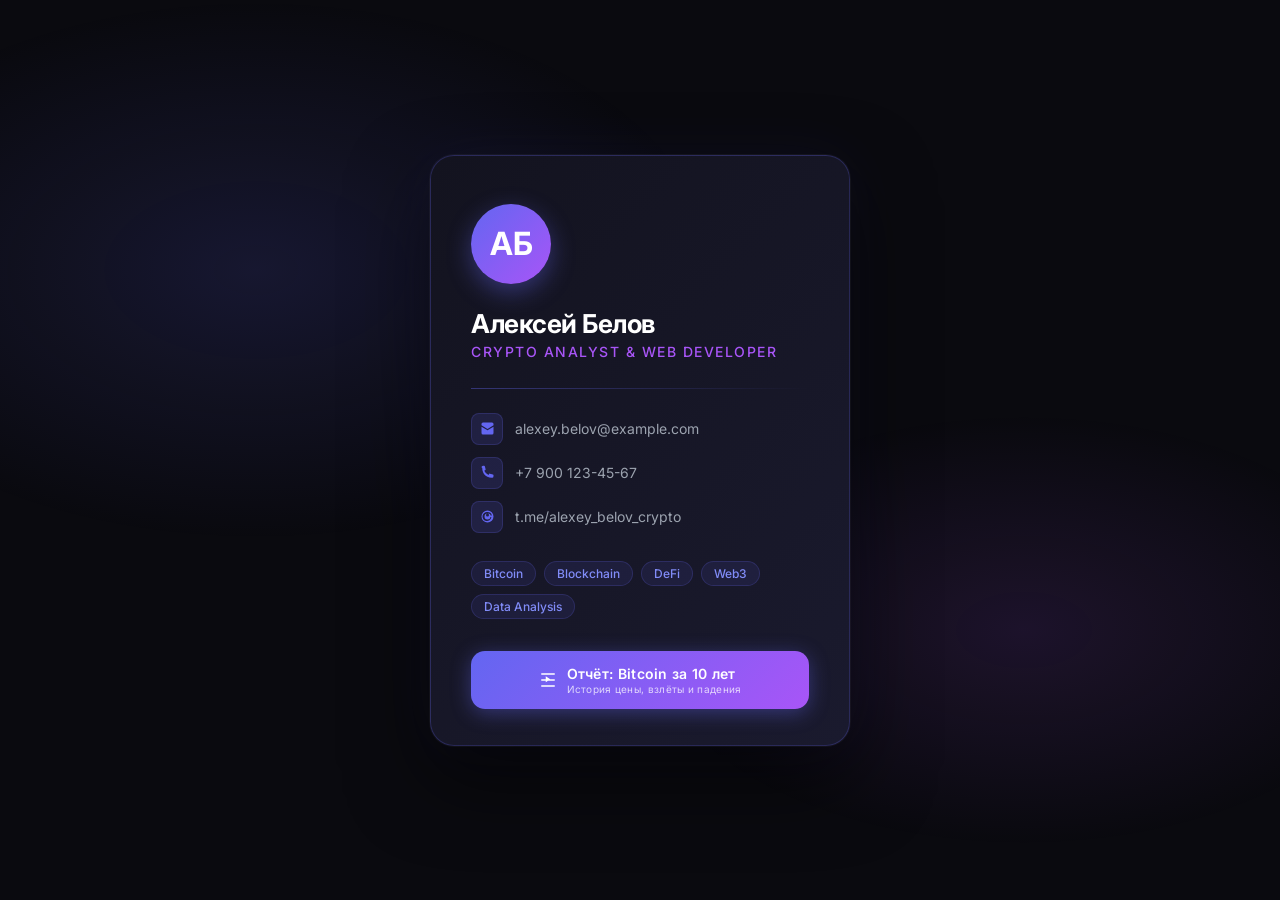
==== commit 3dc2836f: "Add business card with Bitcoin report page - index.html: dark-themed business card with contact info" ====
--- a/index.html
+++ b/index.html
@@ -1,390 +1,253 @@
 <!DOCTYPE html>
-<html lang="en">
+<html lang="ru">
 <head>
   <meta charset="UTF-8" />
   <meta name="viewport" content="width=device-width, initial-scale=1.0" />
-  <title>Alex Devlin — Full-Stack Developer</title>
+  <title>Визитка — Алексей Белов</title>
   <link rel="preconnect" href="https://fonts.googleapis.com" />
-  <link rel="preconnect" href="https://fonts.gstatic.com" crossorigin />
-  <link href="https://fonts.googleapis.com/css2?family=JetBrains+Mono:wght@300;400;500;700&family=Inter:wght@300;400;500;600;700&display=swap" rel="stylesheet" />
-  <link rel="stylesheet" href="style.css" />
+  <link href="https://fonts.googleapis.com/css2?family=Inter:wght@300;400;500;600;700&display=swap" rel="stylesheet" />
+  <style>
+    *, *::before, *::after { box-sizing: border-box; margin: 0; padding: 0; }
+
+    body {
+      min-height: 100vh;
+      display: flex;
+      align-items: center;
+      justify-content: center;
+      background: #0a0a0f;
+      font-family: 'Inter', sans-serif;
+      overflow: hidden;
+    }
+
+    /* Ambient glow background */
+    body::before {
+      content: '';
+      position: fixed;
+      inset: 0;
+      background:
+        radial-gradient(ellipse 60% 50% at 20% 30%, rgba(99, 102, 241, 0.15) 0%, transparent 60%),
+        radial-gradient(ellipse 50% 40% at 80% 70%, rgba(168, 85, 247, 0.12) 0%, transparent 60%);
+      pointer-events: none;
+    }
+
+    .card {
+      position: relative;
+      width: 420px;
+      background: linear-gradient(135deg, #13131f 0%, #1a1a2e 100%);
+      border: 1px solid rgba(99, 102, 241, 0.25);
+      border-radius: 24px;
+      padding: 48px 40px 36px;
+      box-shadow:
+        0 0 0 1px rgba(255,255,255,0.04),
+        0 32px 80px rgba(0,0,0,0.6),
+        0 0 60px rgba(99, 102, 241, 0.08);
+      overflow: hidden;
+    }
+
+    /* Decorative corner line */
+    .card::before {
+      content: '';
+      position: absolute;
+      top: 0; left: 0;
+      width: 120px; height: 120px;
+      background: conic-gradient(from 180deg at 0 0, rgba(99,102,241,0.3) 0deg, transparent 90deg);
+      border-radius: 0 0 100% 0;
+    }
+
+    .card::after {
+      content: '';
+      position: absolute;
+      bottom: 0; right: 0;
+      width: 80px; height: 80px;
+      background: conic-gradient(from 0deg at 100% 100%, rgba(168,85,247,0.25) 0deg, transparent 90deg);
+      border-radius: 100% 0 0 0;
+    }
+
+    .avatar {
+      width: 80px;
+      height: 80px;
+      border-radius: 50%;
+      background: linear-gradient(135deg, #6366f1, #a855f7);
+      display: flex;
+      align-items: center;
+      justify-content: center;
+      font-size: 32px;
+      font-weight: 700;
+      color: #fff;
+      margin-bottom: 24px;
+      box-shadow: 0 8px 24px rgba(99,102,241,0.4);
+      position: relative;
+      z-index: 1;
+    }
+
+    .name {
+      font-size: 26px;
+      font-weight: 700;
+      color: #fff;
+      letter-spacing: -0.5px;
+      margin-bottom: 4px;
+    }
+
+    .title {
+      font-size: 14px;
+      font-weight: 500;
+      color: #a855f7;
+      letter-spacing: 1.5px;
+      text-transform: uppercase;
+      margin-bottom: 28px;
+    }
+
+    .divider {
+      height: 1px;
+      background: linear-gradient(90deg, rgba(99,102,241,0.4) 0%, transparent 100%);
+      margin-bottom: 24px;
+    }
+
+    .contacts {
+      display: flex;
+      flex-direction: column;
+      gap: 12px;
+      margin-bottom: 28px;
+    }
+
+    .contact-item {
+      display: flex;
+      align-items: center;
+      gap: 12px;
+      color: #9ca3af;
+      font-size: 14px;
+      text-decoration: none;
+      transition: color 0.2s;
+    }
+
+    .contact-item:hover { color: #e5e7eb; }
+
+    .contact-icon {
+      width: 32px;
+      height: 32px;
+      border-radius: 8px;
+      background: rgba(99,102,241,0.15);
+      border: 1px solid rgba(99,102,241,0.2);
+      display: flex;
+      align-items: center;
+      justify-content: center;
+      flex-shrink: 0;
+    }
+
+    .contact-icon svg {
+      width: 15px;
+      height: 15px;
+      fill: #6366f1;
+    }
+
+    .tags {
+      display: flex;
+      flex-wrap: wrap;
+      gap: 8px;
+      margin-bottom: 32px;
+    }
+
+    .tag {
+      padding: 4px 12px;
+      background: rgba(99,102,241,0.1);
+      border: 1px solid rgba(99,102,241,0.2);
+      border-radius: 100px;
+      font-size: 12px;
+      font-weight: 500;
+      color: #818cf8;
+    }
+
+    /* Report button */
+    .report-btn {
+      display: flex;
+      align-items: center;
+      justify-content: center;
+      gap: 10px;
+      width: 100%;
+      padding: 14px 24px;
+      background: linear-gradient(135deg, #6366f1, #a855f7);
+      border: none;
+      border-radius: 14px;
+      color: #fff;
+      font-size: 14px;
+      font-weight: 600;
+      letter-spacing: 0.3px;
+      cursor: pointer;
+      text-decoration: none;
+      transition: all 0.25s ease;
+      box-shadow: 0 4px 20px rgba(99,102,241,0.4);
+      position: relative;
+      z-index: 1;
+    }
+
+    .report-btn:hover {
+      transform: translateY(-2px);
+      box-shadow: 0 8px 32px rgba(99,102,241,0.55);
+    }
+
+    .report-btn:active { transform: translateY(0); }
+
+    .report-btn svg {
+      width: 18px;
+      height: 18px;
+      fill: #fff;
+      flex-shrink: 0;
+    }
+
+    .btn-label-sub {
+      font-size: 10px;
+      font-weight: 400;
+      opacity: 0.75;
+      margin-top: 1px;
+    }
+
+    .btn-text { display: flex; flex-direction: column; align-items: flex-start; }
+  </style>
 </head>
 <body>
-
-  <!-- Navigation -->
-  <nav class="nav" id="nav">
-    <div class="nav__logo">
-      <span class="nav__logo-bracket">&lt;</span>
-      <span class="nav__logo-name">AD</span>
-      <span class="nav__logo-bracket">/&gt;</span>
+  <div class="card">
+    <div class="avatar">АБ</div>
+    <div class="name">Алексей Белов</div>
+    <div class="title">Crypto Analyst &amp; Web Developer</div>
+
+    <div class="divider"></div>
+
+    <div class="contacts">
+      <a class="contact-item" href="mailto:alexey.belov@example.com">
+        <span class="contact-icon">
+          <svg viewBox="0 0 20 20"><path d="M2 4a2 2 0 012-2h12a2 2 0 012 2v1.5l-8 5-8-5V4zm0 3.5l7.4 4.63a1 1 0 001.2 0L18 7.5V16a2 2 0 01-2 2H4a2 2 0 01-2-2V7.5z"/></svg>
+        </span>
+        alexey.belov@example.com
+      </a>
+      <a class="contact-item" href="tel:+79001234567">
+        <span class="contact-icon">
+          <svg viewBox="0 0 20 20"><path d="M2 3a2 2 0 012-2h1.5a1 1 0 01.97.757l1 4a1 1 0 01-.29.96L5.7 7.7a11.05 11.05 0 005.6 5.6l.983-1.48a1 1 0 01.96-.29l4 1a1 1 0 01.757.97V15a2 2 0 01-2 2C6.268 17 3 9.73 3 4a2 2 0 01-1-1.732V3z"/></svg>
+        </span>
+        +7 900 123-45-67
+      </a>
+      <a class="contact-item" href="#">
+        <span class="contact-icon">
+          <svg viewBox="0 0 20 20"><path d="M10 2a8 8 0 100 16A8 8 0 0010 2zm0 2a6 6 0 015.77 4.37l-1.21.48A4 4 0 0010 6a4 4 0 00-4 4 4 4 0 004 4 4 4 0 004-3.37l1.21.48A6 6 0 1110 4zm0 2a2 2 0 110 4 2 2 0 010-4z"/></svg>
+        </span>
+        t.me/alexey_belov_crypto
+      </a>
     </div>
-    <ul class="nav__links">
-      <li><a href="#about">About</a></li>
-      <li><a href="#skills">Skills</a></li>
-      <li><a href="#projects">Projects</a></li>
-      <li><a href="#contact">Contact</a></li>
-    </ul>
-    <button class="nav__hamburger" id="hamburger" aria-label="Menu">
-      <span></span><span></span><span></span>
-    </button>
-  </nav>
-
-  <!-- Hero -->
-  <section class="hero" id="home">
-    <div class="hero__bg">
-      <canvas id="particles"></canvas>
+
+    <div class="tags">
+      <span class="tag">Bitcoin</span>
+      <span class="tag">Blockchain</span>
+      <span class="tag">DeFi</span>
+      <span class="tag">Web3</span>
+      <span class="tag">Data Analysis</span>
     </div>
-    <div class="hero__content">
-      <div class="hero__badge">
-        <span class="hero__badge-dot"></span>
-        Available for hire
-      </div>
-      <h1 class="hero__title">
-        Hi, I'm <span class="gradient-text">Alex Devlin</span>
-      </h1>
-      <div class="hero__subtitle">
-        <span class="hero__subtitle-static">I build</span>
-        <span class="hero__typewriter" id="typewriter"></span>
-        <span class="hero__cursor">_</span>
-      </div>
-      <p class="hero__desc">
-        Full-stack developer crafting performant web applications with
-        clean code and modern technologies.
-      </p>
-      <div class="hero__actions">
-        <a href="#projects" class="btn btn--primary">
-          View Projects
-          <svg xmlns="http://www.w3.org/2000/svg" viewBox="0 0 20 20" fill="currentColor"><path fill-rule="evenodd" d="M3 10a.75.75 0 01.75-.75h10.638L10.23 5.29a.75.75 0 111.04-1.08l5.5 5.25a.75.75 0 010 1.08l-5.5 5.25a.75.75 0 11-1.04-1.08l4.158-3.96H3.75A.75.75 0 013 10z" clip-rule="evenodd"/></svg>
-        </a>
-        <a href="#contact" class="btn btn--outline">Get in Touch</a>
-      </div>
-      <div class="hero__stats">
-        <div class="hero__stat">
-          <span class="hero__stat-num">5+</span>
-          <span class="hero__stat-label">Years Exp.</span>
-        </div>
-        <div class="hero__stat-divider"></div>
-        <div class="hero__stat">
-          <span class="hero__stat-num">40+</span>
-          <span class="hero__stat-label">Projects Done</span>
-        </div>
-        <div class="hero__stat-divider"></div>
-        <div class="hero__stat">
-          <span class="hero__stat-num">20+</span>
-          <span class="hero__stat-label">Happy Clients</span>
-        </div>
-      </div>
-    </div>
-    <div class="hero__scroll-hint">
-      <div class="hero__scroll-dot"></div>
-    </div>
-  </section>
-
-  <!-- About -->
-  <section class="about section" id="about">
-    <div class="container">
-      <div class="section-label">// about me</div>
-      <h2 class="section-title">Who am I?</h2>
-      <div class="about__grid">
-        <div class="about__avatar-wrap">
-          <div class="about__avatar">
-            <div class="about__avatar-inner">
-              <svg viewBox="0 0 200 200" xmlns="http://www.w3.org/2000/svg" fill="none">
-                <circle cx="100" cy="75" r="40" fill="url(#avatarGrad)"/>
-                <ellipse cx="100" cy="165" rx="65" ry="40" fill="url(#avatarGrad)"/>
-                <defs>
-                  <linearGradient id="avatarGrad" x1="0" y1="0" x2="1" y2="1">
-                    <stop offset="0%" stop-color="#6c63ff"/>
-                    <stop offset="100%" stop-color="#00e5ff"/>
-                  </linearGradient>
-                </defs>
-              </svg>
-            </div>
-            <div class="about__avatar-ring"></div>
-            <div class="about__avatar-glow"></div>
-          </div>
-          <div class="about__code-badge">
-            <pre><code><span class="token-keyword">const</span> <span class="token-var">dev</span> = {
-  <span class="token-prop">name</span>: <span class="token-str">"Alex"</span>,
-  <span class="token-prop">role</span>: <span class="token-str">"Full-Stack"</span>,
-  <span class="token-prop">coffee</span>: <span class="token-bool">true</span>,
-  <span class="token-prop">available</span>: <span class="token-bool">true</span>
-}</code></pre>
-          </div>
-        </div>
-        <div class="about__text">
-          <p>
-            I'm a <strong>full-stack developer</strong> with a passion for building
-            beautiful, fast, and accessible web experiences. I specialize in
-            modern JavaScript ecosystems, from React on the frontend to Node.js
-            on the backend.
-          </p>
-          <p>
-            I value clean architecture, thoughtful UX, and code that's a joy
-            to maintain. When I'm not coding, I'm contributing to open source
-            or exploring the latest web performance techniques.
-          </p>
-          <div class="about__pills">
-            <span class="pill">Problem Solver</span>
-            <span class="pill">Open Source</span>
-            <span class="pill">Clean Code</span>
-            <span class="pill">Team Player</span>
-            <span class="pill">Remote-First</span>
-          </div>
-          <a href="#" class="btn btn--primary about__cv-btn" download>
-            Download CV
-            <svg xmlns="http://www.w3.org/2000/svg" viewBox="0 0 20 20" fill="currentColor"><path d="M10.75 2.75a.75.75 0 00-1.5 0v8.614L6.295 8.235a.75.75 0 10-1.09 1.03l4.25 4.5a.75.75 0 001.09 0l4.25-4.5a.75.75 0 00-1.09-1.03l-2.955 3.129V2.75z"/><path d="M3.5 12.75a.75.75 0 00-1.5 0v2.5A2.75 2.75 0 004.75 18h10.5A2.75 2.75 0 0018 15.25v-2.5a.75.75 0 00-1.5 0v2.5c0 .69-.56 1.25-1.25 1.25H4.75c-.69 0-1.25-.56-1.25-1.25v-2.5z"/></svg>
-          </a>
-        </div>
-      </div>
-    </div>
-  </section>
-
-  <!-- Skills -->
-  <section class="skills section" id="skills">
-    <div class="container">
-      <div class="section-label">// tech stack</div>
-      <h2 class="section-title">What I work with</h2>
-      <div class="skills__grid">
-
-        <div class="skill-card">
-          <div class="skill-card__icon">
-            <svg viewBox="0 0 24 24" fill="none" xmlns="http://www.w3.org/2000/svg"><path d="M14.5 2H6C5.46957 2 4.96086 2.21071 4.58579 2.58579C4.21071 2.96086 4 3.46957 4 4V20C4 20.5304 4.21071 21.0391 4.58579 21.4142C4.96086 21.7893 5.46957 22 6 22H18C18.5304 22 19.0391 21.7893 19.4142 21.4142C19.7893 21.0391 20 20.5304 20 20V7.5L14.5 2Z" stroke="currentColor" stroke-width="2" stroke-linecap="round" stroke-linejoin="round"/><path d="M14 2V8H20" stroke="currentColor" stroke-width="2" stroke-linecap="round" stroke-linejoin="round"/><path d="M10 13L8 15L10 17" stroke="currentColor" stroke-width="2" stroke-linecap="round" stroke-linejoin="round"/><path d="M14 13L16 15L14 17" stroke="currentColor" stroke-width="2" stroke-linecap="round" stroke-linejoin="round"/></svg>
-          </div>
-          <h3>Frontend</h3>
-          <div class="skill-card__tags">
-            <span>React</span><span>TypeScript</span><span>Next.js</span>
-            <span>Tailwind CSS</span><span>Vite</span>
-          </div>
-          <div class="skill-card__bar">
-            <div class="skill-card__bar-fill" data-width="92"></div>
-          </div>
-          <span class="skill-card__pct">92%</span>
-        </div>
-
-        <div class="skill-card">
-          <div class="skill-card__icon">
-            <svg viewBox="0 0 24 24" fill="none" xmlns="http://www.w3.org/2000/svg"><path d="M5 12H19" stroke="currentColor" stroke-width="2" stroke-linecap="round" stroke-linejoin="round"/><path d="M12 5L19 12L12 19" stroke="currentColor" stroke-width="2" stroke-linecap="round" stroke-linejoin="round"/></svg>
-          </div>
-          <h3>Backend</h3>
-          <div class="skill-card__tags">
-            <span>Node.js</span><span>Express</span><span>PostgreSQL</span>
-            <span>Redis</span><span>GraphQL</span>
-          </div>
-          <div class="skill-card__bar">
-            <div class="skill-card__bar-fill" data-width="85"></div>
-          </div>
-          <span class="skill-card__pct">85%</span>
-        </div>
-
-        <div class="skill-card">
-          <div class="skill-card__icon">
-            <svg viewBox="0 0 24 24" fill="none" xmlns="http://www.w3.org/2000/svg"><rect x="2" y="3" width="20" height="14" rx="2" stroke="currentColor" stroke-width="2"/><path d="M8 21H16" stroke="currentColor" stroke-width="2" stroke-linecap="round"/><path d="M12 17V21" stroke="currentColor" stroke-width="2" stroke-linecap="round"/></svg>
-          </div>
-          <h3>DevOps & Cloud</h3>
-          <div class="skill-card__tags">
-            <span>Docker</span><span>AWS</span><span>GitHub Actions</span>
-            <span>Nginx</span><span>Terraform</span>
-          </div>
-          <div class="skill-card__bar">
-            <div class="skill-card__bar-fill" data-width="78"></div>
-          </div>
-          <span class="skill-card__pct">78%</span>
-        </div>
-
-        <div class="skill-card">
-          <div class="skill-card__icon">
-            <svg viewBox="0 0 24 24" fill="none" xmlns="http://www.w3.org/2000/svg"><path d="M12 2L2 7L12 12L22 7L12 2Z" stroke="currentColor" stroke-width="2" stroke-linecap="round" stroke-linejoin="round"/><path d="M2 17L12 22L22 17" stroke="currentColor" stroke-width="2" stroke-linecap="round" stroke-linejoin="round"/><path d="M2 12L12 17L22 12" stroke="currentColor" stroke-width="2" stroke-linecap="round" stroke-linejoin="round"/></svg>
-          </div>
-          <h3>Tools & Other</h3>
-          <div class="skill-card__tags">
-            <span>Git</span><span>Figma</span><span>Jest</span>
-            <span>Storybook</span><span>Zod</span>
-          </div>
-          <div class="skill-card__bar">
-            <div class="skill-card__bar-fill" data-width="88"></div>
-          </div>
-          <span class="skill-card__pct">88%</span>
-        </div>
-
-      </div>
-    </div>
-  </section>
-
-  <!-- Projects -->
-  <section class="projects section" id="projects">
-    <div class="container">
-      <div class="section-label">// featured work</div>
-      <h2 class="section-title">Projects</h2>
-      <div class="projects__grid">
-
-        <article class="project-card project-card--featured">
-          <div class="project-card__img">
-            <div class="project-card__mock">
-              <div class="mock-bar"><span></span><span></span><span></span></div>
-              <div class="mock-content mock-content--1"></div>
-            </div>
-          </div>
-          <div class="project-card__body">
-            <div class="project-card__tag">Featured</div>
-            <h3>CloudSync Dashboard</h3>
-            <p>Real-time file sync platform with team collaboration features, end-to-end encryption, and cross-platform support.</p>
-            <div class="project-card__tech">
-              <span>React</span><span>Node.js</span><span>WebSockets</span><span>AWS S3</span>
-            </div>
-            <div class="project-card__links">
-              <a href="#" class="project-link">
-                <svg viewBox="0 0 24 24" fill="currentColor"><path d="M12 0C5.37 0 0 5.37 0 12c0 5.31 3.435 9.795 8.205 11.385.6.105.825-.255.825-.57 0-.285-.015-1.23-.015-2.235-3.015.555-3.795-.735-4.035-1.41-.135-.345-.72-1.41-1.23-1.695-.42-.225-1.02-.78-.015-.795.945-.015 1.62.87 1.845 1.23 1.08 1.815 2.805 1.305 3.495.99.105-.78.42-1.305.765-1.605-2.67-.3-5.46-1.335-5.46-5.925 0-1.305.465-2.385 1.23-3.225-.12-.3-.54-1.53.12-3.18 0 0 1.005-.315 3.3 1.23.96-.27 1.98-.405 3-.405s2.04.135 3 .405c2.295-1.56 3.3-1.23 3.3-1.23.66 1.65.24 2.88.12 3.18.765.84 1.23 1.905 1.23 3.225 0 4.605-2.805 5.625-5.475 5.925.435.375.81 1.095.81 2.22 0 1.605-.015 2.895-.015 3.3 0 .315.225.69.825.57A12.02 12.02 0 0 0 24 12c0-6.63-5.37-12-12-12z"/></svg>
-                Code
-              </a>
-              <a href="#" class="project-link project-link--primary">
-                Live Demo
-                <svg xmlns="http://www.w3.org/2000/svg" viewBox="0 0 20 20" fill="currentColor"><path fill-rule="evenodd" d="M5.22 14.78a.75.75 0 001.06 0l7.22-7.22v5.69a.75.75 0 001.5 0v-7.5a.75.75 0 00-.75-.75h-7.5a.75.75 0 000 1.5h5.69l-7.22 7.22a.75.75 0 000 1.06z" clip-rule="evenodd"/></svg>
-              </a>
-            </div>
-          </div>
-        </article>
-
-        <article class="project-card">
-          <div class="project-card__img">
-            <div class="project-card__mock">
-              <div class="mock-bar"><span></span><span></span><span></span></div>
-              <div class="mock-content mock-content--2"></div>
-            </div>
-          </div>
-          <div class="project-card__body">
-            <h3>DevBoard</h3>
-            <p>Kanban-style project tracker built for developer teams with GitHub integration and sprint analytics.</p>
-            <div class="project-card__tech">
-              <span>Next.js</span><span>Prisma</span><span>PostgreSQL</span>
-            </div>
-            <div class="project-card__links">
-              <a href="#" class="project-link">
-                <svg viewBox="0 0 24 24" fill="currentColor"><path d="M12 0C5.37 0 0 5.37 0 12c0 5.31 3.435 9.795 8.205 11.385.6.105.825-.255.825-.57 0-.285-.015-1.23-.015-2.235-3.015.555-3.795-.735-4.035-1.41-.135-.345-.72-1.41-1.23-1.695-.42-.225-1.02-.78-.015-.795.945-.015 1.62.87 1.845 1.23 1.08 1.815 2.805 1.305 3.495.99.105-.78.42-1.305.765-1.605-2.67-.3-5.46-1.335-5.46-5.925 0-1.305.465-2.385 1.23-3.225-.12-.3-.54-1.53.12-3.18 0 0 1.005-.315 3.3 1.23.96-.27 1.98-.405 3-.405s2.04.135 3 .405c2.295-1.56 3.3-1.23 3.3-1.23.66 1.65.24 2.88.12 3.18.765.84 1.23 1.905 1.23 3.225 0 4.605-2.805 5.625-5.475 5.925.435.375.81 1.095.81 2.22 0 1.605-.015 2.895-.015 3.3 0 .315.225.69.825.57A12.02 12.02 0 0 0 24 12c0-6.63-5.37-12-12-12z"/></svg>
-                Code
-              </a>
-              <a href="#" class="project-link project-link--primary">Live Demo <svg xmlns="http://www.w3.org/2000/svg" viewBox="0 0 20 20" fill="currentColor"><path fill-rule="evenodd" d="M5.22 14.78a.75.75 0 001.06 0l7.22-7.22v5.69a.75.75 0 001.5 0v-7.5a.75.75 0 00-.75-.75h-7.5a.75.75 0 000 1.5h5.69l-7.22 7.22a.75.75 0 000 1.06z" clip-rule="evenodd"/></svg></a>
-            </div>
-          </div>
-        </article>
-
-        <article class="project-card">
-          <div class="project-card__img">
-            <div class="project-card__mock">
-              <div class="mock-bar"><span></span><span></span><span></span></div>
-              <div class="mock-content mock-content--3"></div>
-            </div>
-          </div>
-          <div class="project-card__body">
-            <h3>API Forge</h3>
-            <p>Visual REST API builder and testing tool — like Postman, but fully open-source and self-hosted.</p>
-            <div class="project-card__tech">
-              <span>TypeScript</span><span>Electron</span><span>SQLite</span>
-            </div>
-            <div class="project-card__links">
-              <a href="#" class="project-link">
-                <svg viewBox="0 0 24 24" fill="currentColor"><path d="M12 0C5.37 0 0 5.37 0 12c0 5.31 3.435 9.795 8.205 11.385.6.105.825-.255.825-.57 0-.285-.015-1.23-.015-2.235-3.015.555-3.795-.735-4.035-1.41-.135-.345-.72-1.41-1.23-1.695-.42-.225-1.02-.78-.015-.795.945-.015 1.62.87 1.845 1.23 1.08 1.815 2.805 1.305 3.495.99.105-.78.42-1.305.765-1.605-2.67-.3-5.46-1.335-5.46-5.925 0-1.305.465-2.385 1.23-3.225-.12-.3-.54-1.53.12-3.18 0 0 1.005-.315 3.3 1.23.96-.27 1.98-.405 3-.405s2.04.135 3 .405c2.295-1.56 3.3-1.23 3.3-1.23.66 1.65.24 2.88.12 3.18.765.84 1.23 1.905 1.23 3.225 0 4.605-2.805 5.625-5.475 5.925.435.375.81 1.095.81 2.22 0 1.605-.015 2.895-.015 3.3 0 .315.225.69.825.57A12.02 12.02 0 0 0 24 12c0-6.63-5.37-12-12-12z"/></svg>
-                Code
-              </a>
-              <a href="#" class="project-link project-link--primary">Live Demo <svg xmlns="http://www.w3.org/2000/svg" viewBox="0 0 20 20" fill="currentColor"><path fill-rule="evenodd" d="M5.22 14.78a.75.75 0 001.06 0l7.22-7.22v5.69a.75.75 0 001.5 0v-7.5a.75.75 0 00-.75-.75h-7.5a.75.75 0 000 1.5h5.69l-7.22 7.22a.75.75 0 000 1.06z" clip-rule="evenodd"/></svg></a>
-            </div>
-          </div>
-        </article>
-
-      </div>
-    </div>
-  </section>
-
-  <!-- Contact -->
-  <section class="contact section" id="contact">
-    <div class="container">
-      <div class="section-label">// get in touch</div>
-      <h2 class="section-title">Let's work together</h2>
-      <div class="contact__grid">
-        <div class="contact__info">
-          <p>Have a project in mind or want to discuss an opportunity? I'd love to hear from you. Drop me a message and I'll get back to you within 24 hours.</p>
-          <ul class="contact__list">
-            <li>
-              <div class="contact__icon">
-                <svg viewBox="0 0 24 24" fill="none" xmlns="http://www.w3.org/2000/svg"><path d="M4 4H20C21.1 4 22 4.9 22 6V18C22 19.1 21.1 20 20 20H4C2.9 20 2 19.1 2 18V6C2 4.9 2.9 4 4 4Z" stroke="currentColor" stroke-width="2" stroke-linecap="round" stroke-linejoin="round"/><polyline points="22,6 12,13 2,6" stroke="currentColor" stroke-width="2" stroke-linecap="round" stroke-linejoin="round"/></svg>
-              </div>
-              <div>
-                <span>Email</span>
-                <a href="mailto:alex@devlin.dev">alex@devlin.dev</a>
-              </div>
-            </li>
-            <li>
-              <div class="contact__icon">
-                <svg viewBox="0 0 24 24" fill="currentColor"><path d="M12 0C5.37 0 0 5.37 0 12c0 5.31 3.435 9.795 8.205 11.385.6.105.825-.255.825-.57 0-.285-.015-1.23-.015-2.235-3.015.555-3.795-.735-4.035-1.41-.135-.345-.72-1.41-1.23-1.695-.42-.225-1.02-.78-.015-.795.945-.015 1.62.87 1.845 1.23 1.08 1.815 2.805 1.305 3.495.99.105-.78.42-1.305.765-1.605-2.67-.3-5.46-1.335-5.46-5.925 0-1.305.465-2.385 1.23-3.225-.12-.3-.54-1.53.12-3.18 0 0 1.005-.315 3.3 1.23.96-.27 1.98-.405 3-.405s2.04.135 3 .405c2.295-1.56 3.3-1.23 3.3-1.23.66 1.65.24 2.88.12 3.18.765.84 1.23 1.905 1.23 3.225 0 4.605-2.805 5.625-5.475 5.925.435.375.81 1.095.81 2.22 0 1.605-.015 2.895-.015 3.3 0 .315.225.69.825.57A12.02 12.02 0 0 0 24 12c0-6.63-5.37-12-12-12z"/></svg>
-              </div>
-              <div>
-                <span>GitHub</span>
-                <a href="#">/alexdevlin</a>
-              </div>
-            </li>
-            <li>
-              <div class="contact__icon">
-                <svg viewBox="0 0 24 24" fill="currentColor"><path d="M20.447 20.452h-3.554v-5.569c0-1.328-.027-3.037-1.852-3.037-1.853 0-2.136 1.445-2.136 2.939v5.667H9.351V9h3.414v1.561h.046c.477-.9 1.637-1.85 3.37-1.85 3.601 0 4.267 2.37 4.267 5.455v6.286zM5.337 7.433a2.062 2.062 0 0 1-2.063-2.065 2.064 2.064 0 1 1 2.063 2.065zm1.782 13.019H3.555V9h3.564v11.452zM22.225 0H1.771C.792 0 0 .774 0 1.729v20.542C0 23.227.792 24 1.771 24h20.451C23.2 24 24 23.227 24 22.271V1.729C24 .774 23.2 0 22.222 0h.003z"/></svg>
-              </div>
-              <div>
-                <span>LinkedIn</span>
-                <a href="#">/in/alexdevlin</a>
-              </div>
-            </li>
-          </ul>
-        </div>
-        <form class="contact__form" id="contactForm">
-          <div class="form-group">
-            <label for="name">Name</label>
-            <input type="text" id="name" placeholder="John Doe" required />
-          </div>
-          <div class="form-group">
-            <label for="email">Email</label>
-            <input type="email" id="email" placeholder="john@example.com" required />
-          </div>
-          <div class="form-group">
-            <label for="message">Message</label>
-            <textarea id="message" rows="5" placeholder="Tell me about your project..." required></textarea>
-          </div>
-          <button type="submit" class="btn btn--primary btn--full">
-            Send Message
-            <svg xmlns="http://www.w3.org/2000/svg" viewBox="0 0 20 20" fill="currentColor"><path d="M3.105 2.289a.75.75 0 00-.826.95l1.414 4.925A1.5 1.5 0 005.135 9.25h6.115a.75.75 0 010 1.5H5.135a1.5 1.5 0 00-1.442 1.086l-1.414 4.926a.75.75 0 00.826.95 28.896 28.896 0 0015.293-7.154.75.75 0 000-1.115A28.897 28.897 0 003.105 2.289z"/></svg>
-          </button>
-          <div class="form-success" id="formSuccess">
-            Message sent! I'll reply soon.
-          </div>
-        </form>
-      </div>
-    </div>
-  </section>
-
-  <!-- Footer -->
-  <footer class="footer">
-    <div class="container">
-      <div class="footer__inner">
-        <div class="footer__logo">
-          <span class="nav__logo-bracket">&lt;</span>
-          <span class="nav__logo-name">AD</span>
-          <span class="nav__logo-bracket">/&gt;</span>
-        </div>
-        <p class="footer__copy">
-          Designed & built by Alex Devlin &mdash; <span id="year"></span>
-        </p>
-        <div class="footer__socials">
-          <a href="#" aria-label="GitHub">
-            <svg viewBox="0 0 24 24" fill="currentColor"><path d="M12 0C5.37 0 0 5.37 0 12c0 5.31 3.435 9.795 8.205 11.385.6.105.825-.255.825-.57 0-.285-.015-1.23-.015-2.235-3.015.555-3.795-.735-4.035-1.41-.135-.345-.72-1.41-1.23-1.695-.42-.225-1.02-.78-.015-.795.945-.015 1.62.87 1.845 1.23 1.08 1.815 2.805 1.305 3.495.99.105-.78.42-1.305.765-1.605-2.67-.3-5.46-1.335-5.46-5.925 0-1.305.465-2.385 1.23-3.225-.12-.3-.54-1.53.12-3.18 0 0 1.005-.315 3.3 1.23.96-.27 1.98-.405 3-.405s2.04.135 3 .405c2.295-1.56 3.3-1.23 3.3-1.23.66 1.65.24 2.88.12 3.18.765.84 1.23 1.905 1.23 3.225 0 4.605-2.805 5.625-5.475 5.925.435.375.81 1.095.81 2.22 0 1.605-.015 2.895-.015 3.3 0 .315.225.69.825.57A12.02 12.02 0 0 0 24 12c0-6.63-5.37-12-12-12z"/></svg>
-          </a>
-          <a href="#" aria-label="LinkedIn">
-            <svg viewBox="0 0 24 24" fill="currentColor"><path d="M20.447 20.452h-3.554v-5.569c0-1.328-.027-3.037-1.852-3.037-1.853 0-2.136 1.445-2.136 2.939v5.667H9.351V9h3.414v1.561h.046c.477-.9 1.637-1.85 3.37-1.85 3.601 0 4.267 2.37 4.267 5.455v6.286zM5.337 7.433a2.062 2.062 0 0 1-2.063-2.065 2.064 2.064 0 1 1 2.063 2.065zm1.782 13.019H3.555V9h3.564v11.452zM22.225 0H1.771C.792 0 0 .774 0 1.729v20.542C0 23.227.792 24 1.771 24h20.451C23.2 24 24 23.227 24 22.271V1.729C24 .774 23.2 0 22.222 0h.003z"/></svg>
-          </a>
-          <a href="#" aria-label="Twitter">
-            <svg viewBox="0 0 24 24" fill="currentColor"><path d="M18.244 2.25h3.308l-7.227 8.26 8.502 11.24H16.17l-5.214-6.817L4.99 21.75H1.68l7.73-8.835L1.254 2.25H8.08l4.713 6.231zm-1.161 17.52h1.833L7.084 4.126H5.117z"/></svg>
-          </a>
-        </div>
-      </div>
-    </div>
-  </footer>
-
-  <script src="script.js"></script>
+
+    <a href="bitcoin-report.html" class="report-btn">
+      <svg viewBox="0 0 24 24"><path d="M3 3h18v2H3V3zm0 8h18v2H3v-2zm0 8h18v2H3v-2zm6-12l6 4-6 4V7z"/></svg>
+      <span class="btn-text">
+        <span>Отчёт: Bitcoin за 10 лет</span>
+        <span class="btn-label-sub">История цены, взлёты и падения</span>
+      </span>
+    </a>
+  </div>
 </body>
 </html>
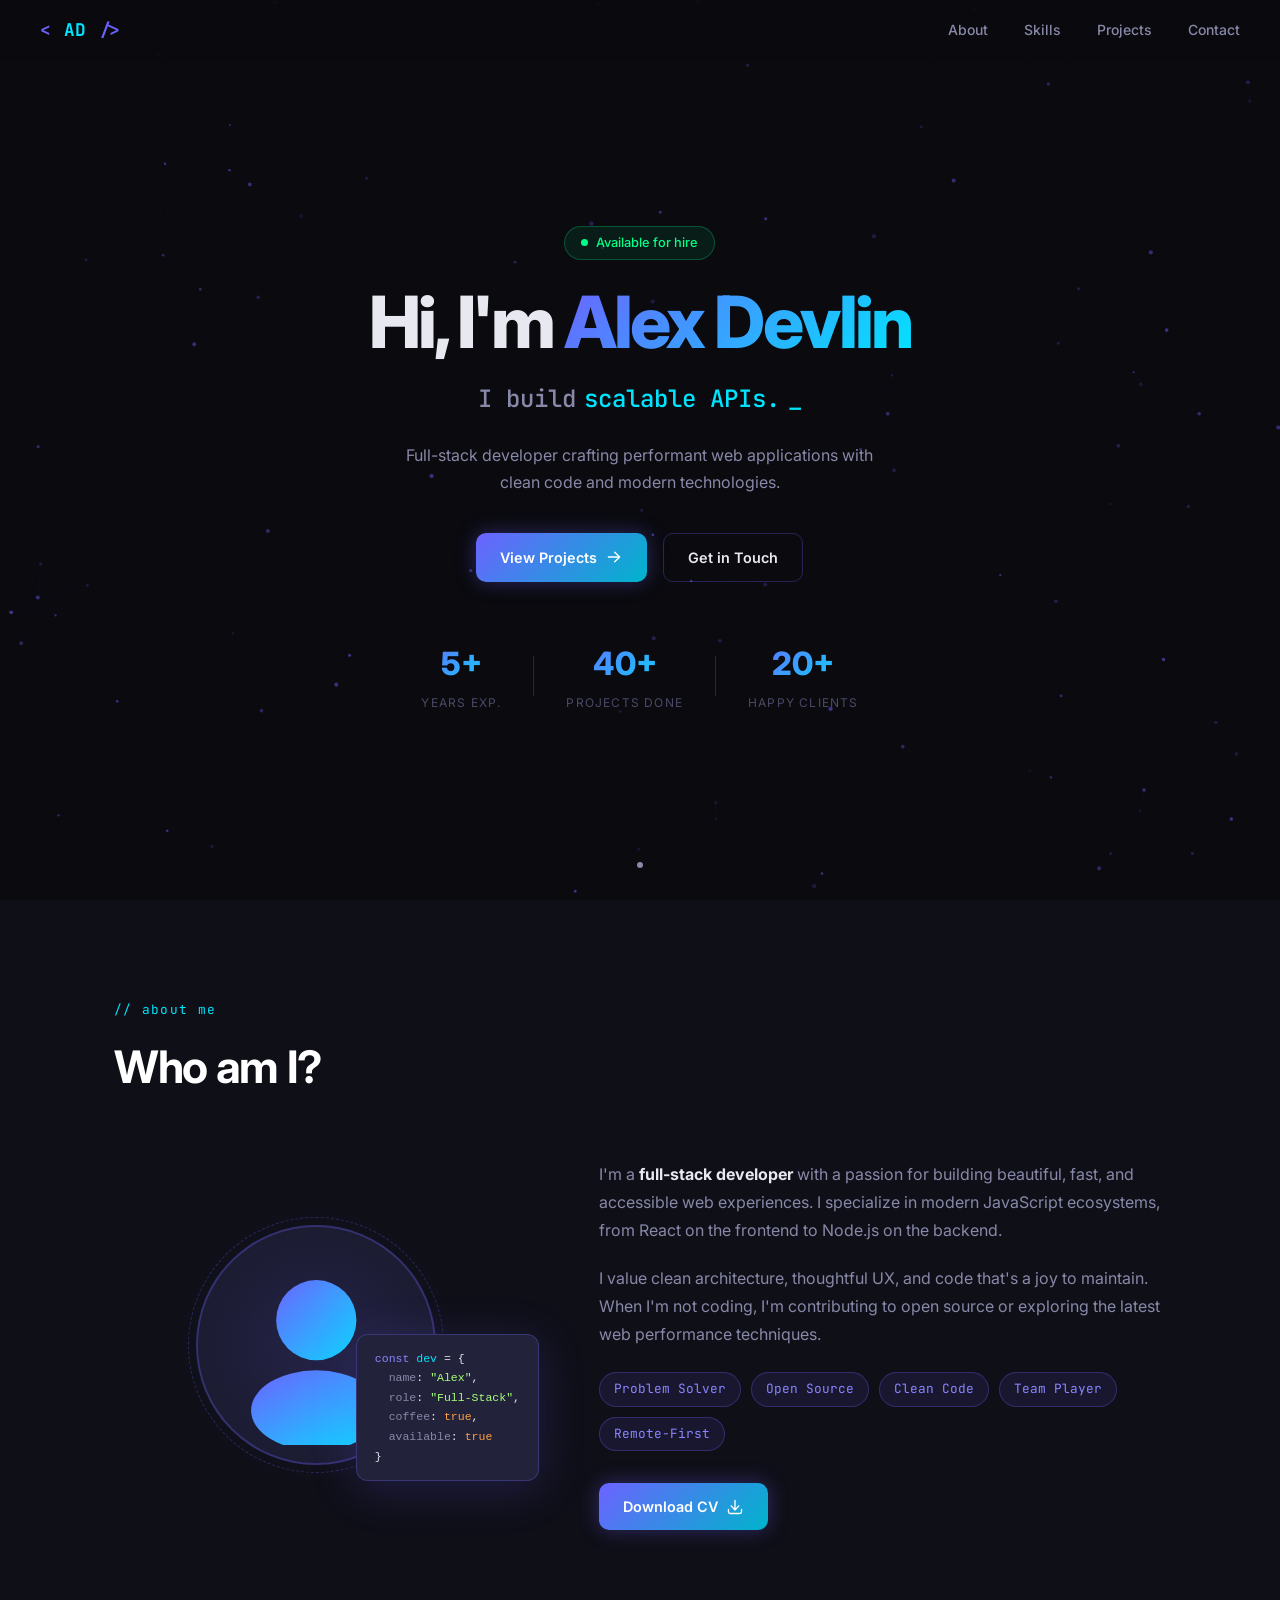
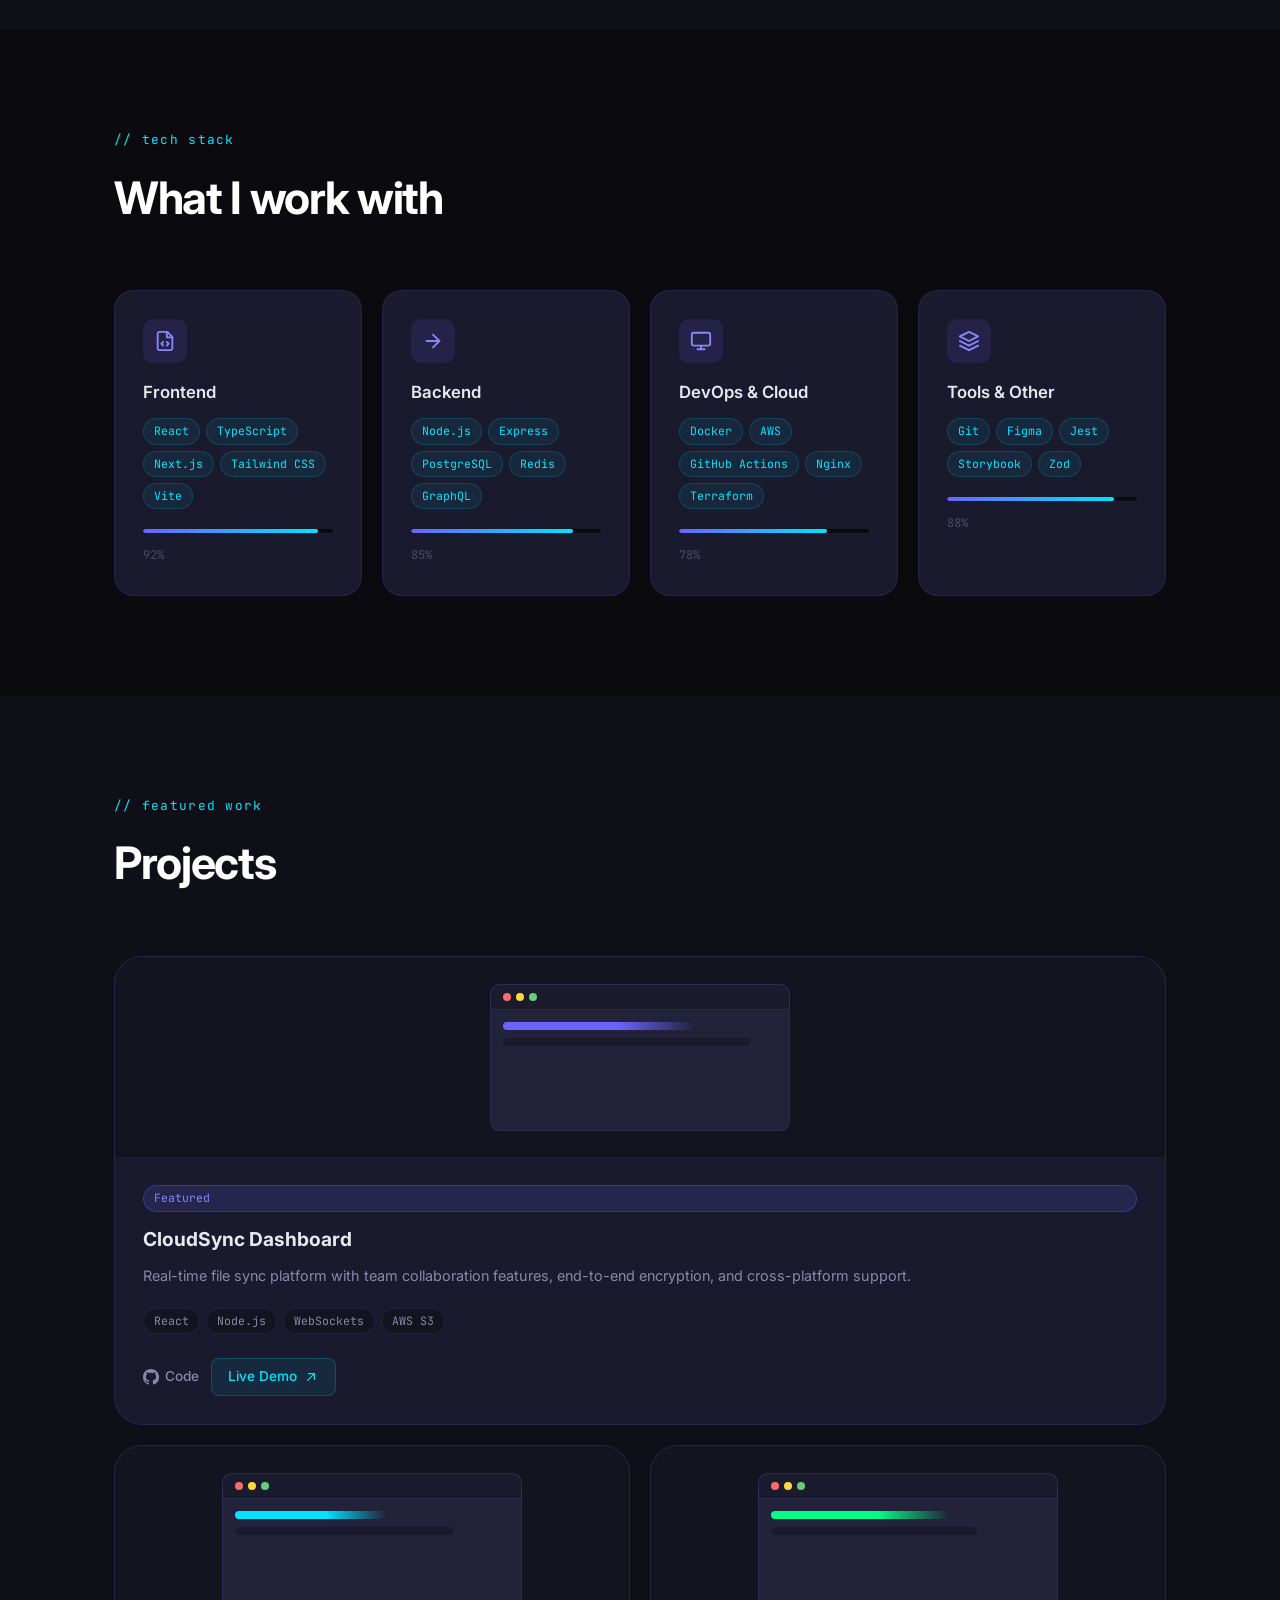
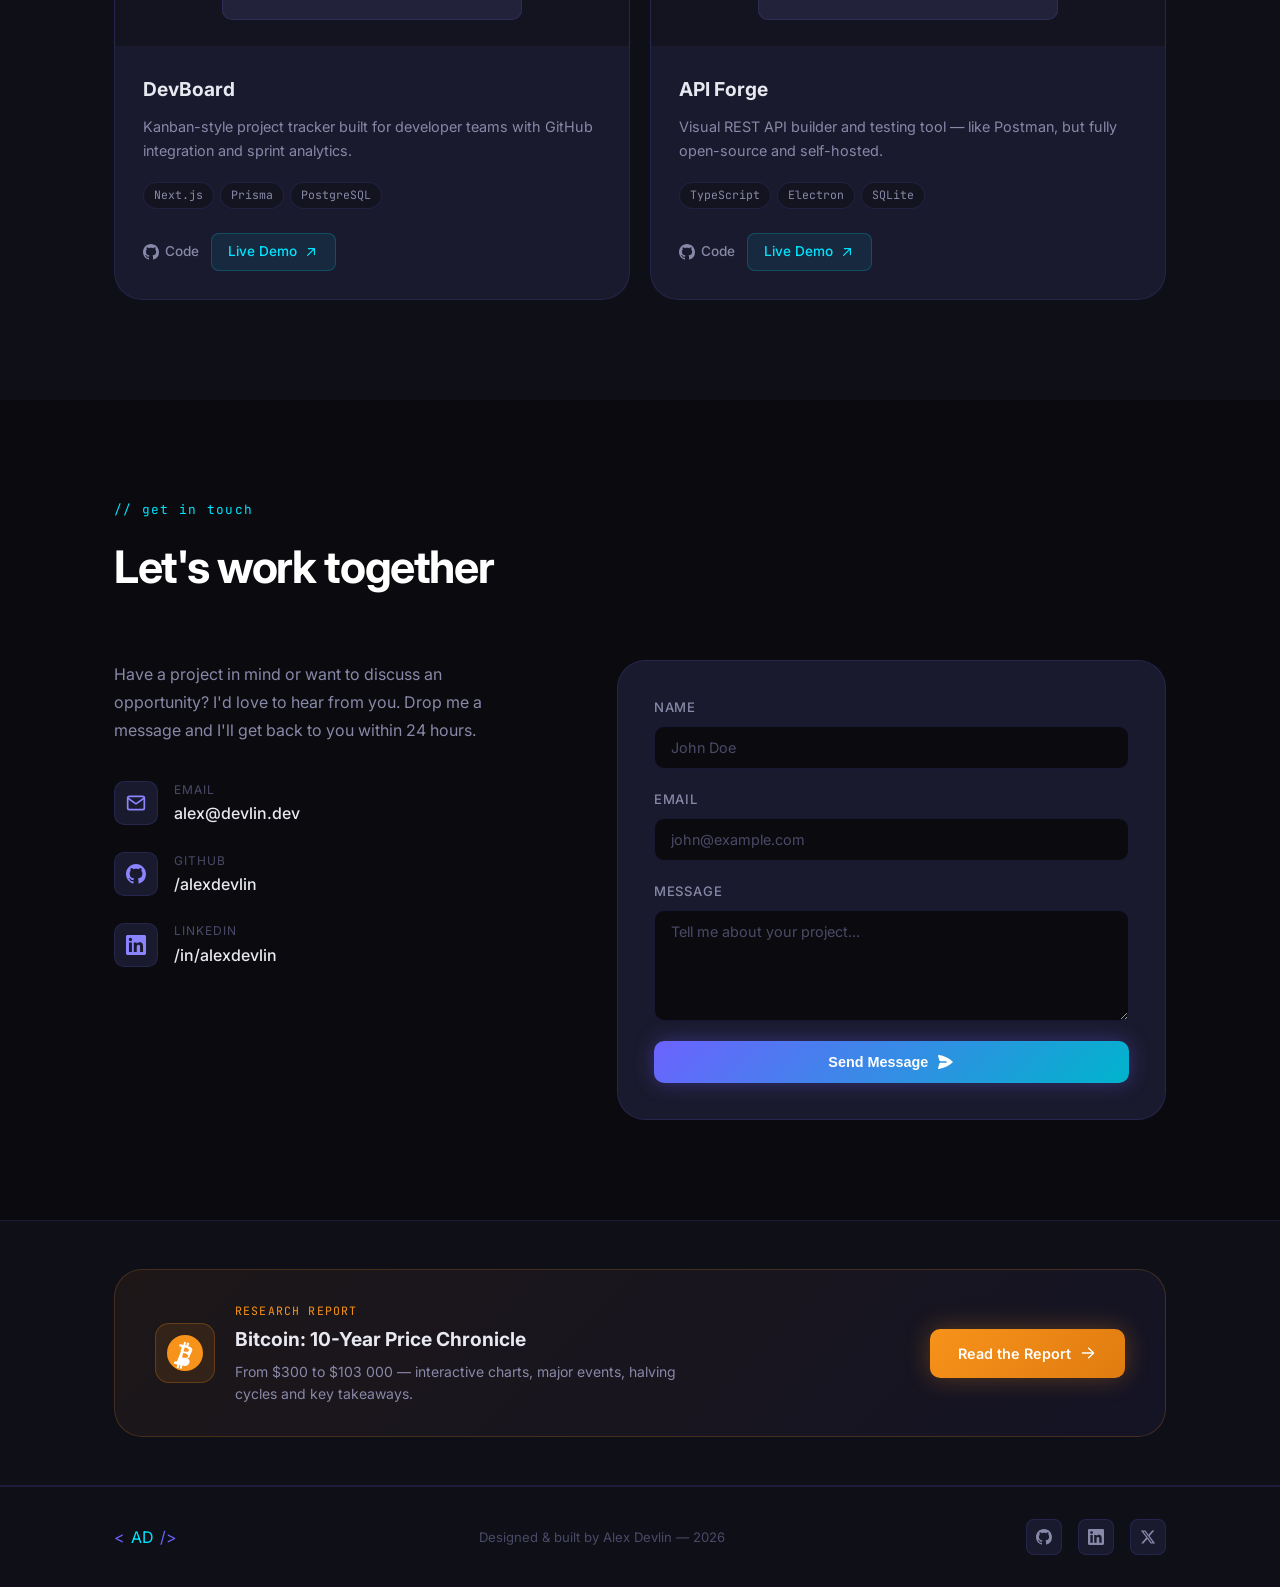
==== commit bd0f4100: "Add Bitcoin 10-year report page with interactive charts and portfolio button - report.html: full-pag" ====
--- a/index.html
+++ b/index.html
@@ -1,253 +1,415 @@
 <!DOCTYPE html>
-<html lang="ru">
+<html lang="en">
 <head>
   <meta charset="UTF-8" />
   <meta name="viewport" content="width=device-width, initial-scale=1.0" />
-  <title>Визитка — Алексей Белов</title>
+  <title>Alex Devlin — Full-Stack Developer</title>
   <link rel="preconnect" href="https://fonts.googleapis.com" />
-  <link href="https://fonts.googleapis.com/css2?family=Inter:wght@300;400;500;600;700&display=swap" rel="stylesheet" />
-  <style>
-    *, *::before, *::after { box-sizing: border-box; margin: 0; padding: 0; }
-
-    body {
-      min-height: 100vh;
-      display: flex;
-      align-items: center;
-      justify-content: center;
-      background: #0a0a0f;
-      font-family: 'Inter', sans-serif;
-      overflow: hidden;
-    }
-
-    /* Ambient glow background */
-    body::before {
-      content: '';
-      position: fixed;
-      inset: 0;
-      background:
-        radial-gradient(ellipse 60% 50% at 20% 30%, rgba(99, 102, 241, 0.15) 0%, transparent 60%),
-        radial-gradient(ellipse 50% 40% at 80% 70%, rgba(168, 85, 247, 0.12) 0%, transparent 60%);
-      pointer-events: none;
-    }
-
-    .card {
-      position: relative;
-      width: 420px;
-      background: linear-gradient(135deg, #13131f 0%, #1a1a2e 100%);
-      border: 1px solid rgba(99, 102, 241, 0.25);
-      border-radius: 24px;
-      padding: 48px 40px 36px;
-      box-shadow:
-        0 0 0 1px rgba(255,255,255,0.04),
-        0 32px 80px rgba(0,0,0,0.6),
-        0 0 60px rgba(99, 102, 241, 0.08);
-      overflow: hidden;
-    }
-
-    /* Decorative corner line */
-    .card::before {
-      content: '';
-      position: absolute;
-      top: 0; left: 0;
-      width: 120px; height: 120px;
-      background: conic-gradient(from 180deg at 0 0, rgba(99,102,241,0.3) 0deg, transparent 90deg);
-      border-radius: 0 0 100% 0;
-    }
-
-    .card::after {
-      content: '';
-      position: absolute;
-      bottom: 0; right: 0;
-      width: 80px; height: 80px;
-      background: conic-gradient(from 0deg at 100% 100%, rgba(168,85,247,0.25) 0deg, transparent 90deg);
-      border-radius: 100% 0 0 0;
-    }
-
-    .avatar {
-      width: 80px;
-      height: 80px;
-      border-radius: 50%;
-      background: linear-gradient(135deg, #6366f1, #a855f7);
-      display: flex;
-      align-items: center;
-      justify-content: center;
-      font-size: 32px;
-      font-weight: 700;
-      color: #fff;
-      margin-bottom: 24px;
-      box-shadow: 0 8px 24px rgba(99,102,241,0.4);
-      position: relative;
-      z-index: 1;
-    }
-
-    .name {
-      font-size: 26px;
-      font-weight: 700;
-      color: #fff;
-      letter-spacing: -0.5px;
-      margin-bottom: 4px;
-    }
-
-    .title {
-      font-size: 14px;
-      font-weight: 500;
-      color: #a855f7;
-      letter-spacing: 1.5px;
-      text-transform: uppercase;
-      margin-bottom: 28px;
-    }
-
-    .divider {
-      height: 1px;
-      background: linear-gradient(90deg, rgba(99,102,241,0.4) 0%, transparent 100%);
-      margin-bottom: 24px;
-    }
-
-    .contacts {
-      display: flex;
-      flex-direction: column;
-      gap: 12px;
-      margin-bottom: 28px;
-    }
-
-    .contact-item {
-      display: flex;
-      align-items: center;
-      gap: 12px;
-      color: #9ca3af;
-      font-size: 14px;
-      text-decoration: none;
-      transition: color 0.2s;
-    }
-
-    .contact-item:hover { color: #e5e7eb; }
-
-    .contact-icon {
-      width: 32px;
-      height: 32px;
-      border-radius: 8px;
-      background: rgba(99,102,241,0.15);
-      border: 1px solid rgba(99,102,241,0.2);
-      display: flex;
-      align-items: center;
-      justify-content: center;
-      flex-shrink: 0;
-    }
-
-    .contact-icon svg {
-      width: 15px;
-      height: 15px;
-      fill: #6366f1;
-    }
-
-    .tags {
-      display: flex;
-      flex-wrap: wrap;
-      gap: 8px;
-      margin-bottom: 32px;
-    }
-
-    .tag {
-      padding: 4px 12px;
-      background: rgba(99,102,241,0.1);
-      border: 1px solid rgba(99,102,241,0.2);
-      border-radius: 100px;
-      font-size: 12px;
-      font-weight: 500;
-      color: #818cf8;
-    }
-
-    /* Report button */
-    .report-btn {
-      display: flex;
-      align-items: center;
-      justify-content: center;
-      gap: 10px;
-      width: 100%;
-      padding: 14px 24px;
-      background: linear-gradient(135deg, #6366f1, #a855f7);
-      border: none;
-      border-radius: 14px;
-      color: #fff;
-      font-size: 14px;
-      font-weight: 600;
-      letter-spacing: 0.3px;
-      cursor: pointer;
-      text-decoration: none;
-      transition: all 0.25s ease;
-      box-shadow: 0 4px 20px rgba(99,102,241,0.4);
-      position: relative;
-      z-index: 1;
-    }
-
-    .report-btn:hover {
-      transform: translateY(-2px);
-      box-shadow: 0 8px 32px rgba(99,102,241,0.55);
-    }
-
-    .report-btn:active { transform: translateY(0); }
-
-    .report-btn svg {
-      width: 18px;
-      height: 18px;
-      fill: #fff;
-      flex-shrink: 0;
-    }
-
-    .btn-label-sub {
-      font-size: 10px;
-      font-weight: 400;
-      opacity: 0.75;
-      margin-top: 1px;
-    }
-
-    .btn-text { display: flex; flex-direction: column; align-items: flex-start; }
-  </style>
+  <link rel="preconnect" href="https://fonts.gstatic.com" crossorigin />
+  <link href="https://fonts.googleapis.com/css2?family=JetBrains+Mono:wght@300;400;500;700&family=Inter:wght@300;400;500;600;700&display=swap" rel="stylesheet" />
+  <link rel="stylesheet" href="style.css" />
 </head>
 <body>
-  <div class="card">
-    <div class="avatar">АБ</div>
-    <div class="name">Алексей Белов</div>
-    <div class="title">Crypto Analyst &amp; Web Developer</div>
-
-    <div class="divider"></div>
-
-    <div class="contacts">
-      <a class="contact-item" href="mailto:alexey.belov@example.com">
-        <span class="contact-icon">
-          <svg viewBox="0 0 20 20"><path d="M2 4a2 2 0 012-2h12a2 2 0 012 2v1.5l-8 5-8-5V4zm0 3.5l7.4 4.63a1 1 0 001.2 0L18 7.5V16a2 2 0 01-2 2H4a2 2 0 01-2-2V7.5z"/></svg>
-        </span>
-        alexey.belov@example.com
-      </a>
-      <a class="contact-item" href="tel:+79001234567">
-        <span class="contact-icon">
-          <svg viewBox="0 0 20 20"><path d="M2 3a2 2 0 012-2h1.5a1 1 0 01.97.757l1 4a1 1 0 01-.29.96L5.7 7.7a11.05 11.05 0 005.6 5.6l.983-1.48a1 1 0 01.96-.29l4 1a1 1 0 01.757.97V15a2 2 0 01-2 2C6.268 17 3 9.73 3 4a2 2 0 01-1-1.732V3z"/></svg>
-        </span>
-        +7 900 123-45-67
-      </a>
-      <a class="contact-item" href="#">
-        <span class="contact-icon">
-          <svg viewBox="0 0 20 20"><path d="M10 2a8 8 0 100 16A8 8 0 0010 2zm0 2a6 6 0 015.77 4.37l-1.21.48A4 4 0 0010 6a4 4 0 00-4 4 4 4 0 004 4 4 4 0 004-3.37l1.21.48A6 6 0 1110 4zm0 2a2 2 0 110 4 2 2 0 010-4z"/></svg>
-        </span>
-        t.me/alexey_belov_crypto
-      </a>
-    </div>
-
-    <div class="tags">
-      <span class="tag">Bitcoin</span>
-      <span class="tag">Blockchain</span>
-      <span class="tag">DeFi</span>
-      <span class="tag">Web3</span>
-      <span class="tag">Data Analysis</span>
-    </div>
-
-    <a href="bitcoin-report.html" class="report-btn">
-      <svg viewBox="0 0 24 24"><path d="M3 3h18v2H3V3zm0 8h18v2H3v-2zm0 8h18v2H3v-2zm6-12l6 4-6 4V7z"/></svg>
-      <span class="btn-text">
-        <span>Отчёт: Bitcoin за 10 лет</span>
-        <span class="btn-label-sub">История цены, взлёты и падения</span>
-      </span>
-    </a>
-  </div>
+
+  <!-- Navigation -->
+  <nav class="nav" id="nav">
+    <div class="nav__logo">
+      <span class="nav__logo-bracket">&lt;</span>
+      <span class="nav__logo-name">AD</span>
+      <span class="nav__logo-bracket">/&gt;</span>
+    </div>
+    <ul class="nav__links">
+      <li><a href="#about">About</a></li>
+      <li><a href="#skills">Skills</a></li>
+      <li><a href="#projects">Projects</a></li>
+      <li><a href="#contact">Contact</a></li>
+    </ul>
+    <button class="nav__hamburger" id="hamburger" aria-label="Menu">
+      <span></span><span></span><span></span>
+    </button>
+  </nav>
+
+  <!-- Hero -->
+  <section class="hero" id="home">
+    <div class="hero__bg">
+      <canvas id="particles"></canvas>
+    </div>
+    <div class="hero__content">
+      <div class="hero__badge">
+        <span class="hero__badge-dot"></span>
+        Available for hire
+      </div>
+      <h1 class="hero__title">
+        Hi, I'm <span class="gradient-text">Alex Devlin</span>
+      </h1>
+      <div class="hero__subtitle">
+        <span class="hero__subtitle-static">I build</span>
+        <span class="hero__typewriter" id="typewriter"></span>
+        <span class="hero__cursor">_</span>
+      </div>
+      <p class="hero__desc">
+        Full-stack developer crafting performant web applications with
+        clean code and modern technologies.
+      </p>
+      <div class="hero__actions">
+        <a href="#projects" class="btn btn--primary">
+          View Projects
+          <svg xmlns="http://www.w3.org/2000/svg" viewBox="0 0 20 20" fill="currentColor"><path fill-rule="evenodd" d="M3 10a.75.75 0 01.75-.75h10.638L10.23 5.29a.75.75 0 111.04-1.08l5.5 5.25a.75.75 0 010 1.08l-5.5 5.25a.75.75 0 11-1.04-1.08l4.158-3.96H3.75A.75.75 0 013 10z" clip-rule="evenodd"/></svg>
+        </a>
+        <a href="#contact" class="btn btn--outline">Get in Touch</a>
+      </div>
+      <div class="hero__stats">
+        <div class="hero__stat">
+          <span class="hero__stat-num">5+</span>
+          <span class="hero__stat-label">Years Exp.</span>
+        </div>
+        <div class="hero__stat-divider"></div>
+        <div class="hero__stat">
+          <span class="hero__stat-num">40+</span>
+          <span class="hero__stat-label">Projects Done</span>
+        </div>
+        <div class="hero__stat-divider"></div>
+        <div class="hero__stat">
+          <span class="hero__stat-num">20+</span>
+          <span class="hero__stat-label">Happy Clients</span>
+        </div>
+      </div>
+    </div>
+    <div class="hero__scroll-hint">
+      <div class="hero__scroll-dot"></div>
+    </div>
+  </section>
+
+  <!-- About -->
+  <section class="about section" id="about">
+    <div class="container">
+      <div class="section-label">// about me</div>
+      <h2 class="section-title">Who am I?</h2>
+      <div class="about__grid">
+        <div class="about__avatar-wrap">
+          <div class="about__avatar">
+            <div class="about__avatar-inner">
+              <svg viewBox="0 0 200 200" xmlns="http://www.w3.org/2000/svg" fill="none">
+                <circle cx="100" cy="75" r="40" fill="url(#avatarGrad)"/>
+                <ellipse cx="100" cy="165" rx="65" ry="40" fill="url(#avatarGrad)"/>
+                <defs>
+                  <linearGradient id="avatarGrad" x1="0" y1="0" x2="1" y2="1">
+                    <stop offset="0%" stop-color="#6c63ff"/>
+                    <stop offset="100%" stop-color="#00e5ff"/>
+                  </linearGradient>
+                </defs>
+              </svg>
+            </div>
+            <div class="about__avatar-ring"></div>
+            <div class="about__avatar-glow"></div>
+          </div>
+          <div class="about__code-badge">
+            <pre><code><span class="token-keyword">const</span> <span class="token-var">dev</span> = {
+  <span class="token-prop">name</span>: <span class="token-str">"Alex"</span>,
+  <span class="token-prop">role</span>: <span class="token-str">"Full-Stack"</span>,
+  <span class="token-prop">coffee</span>: <span class="token-bool">true</span>,
+  <span class="token-prop">available</span>: <span class="token-bool">true</span>
+}</code></pre>
+          </div>
+        </div>
+        <div class="about__text">
+          <p>
+            I'm a <strong>full-stack developer</strong> with a passion for building
+            beautiful, fast, and accessible web experiences. I specialize in
+            modern JavaScript ecosystems, from React on the frontend to Node.js
+            on the backend.
+          </p>
+          <p>
+            I value clean architecture, thoughtful UX, and code that's a joy
+            to maintain. When I'm not coding, I'm contributing to open source
+            or exploring the latest web performance techniques.
+          </p>
+          <div class="about__pills">
+            <span class="pill">Problem Solver</span>
+            <span class="pill">Open Source</span>
+            <span class="pill">Clean Code</span>
+            <span class="pill">Team Player</span>
+            <span class="pill">Remote-First</span>
+          </div>
+          <a href="#" class="btn btn--primary about__cv-btn" download>
+            Download CV
+            <svg xmlns="http://www.w3.org/2000/svg" viewBox="0 0 20 20" fill="currentColor"><path d="M10.75 2.75a.75.75 0 00-1.5 0v8.614L6.295 8.235a.75.75 0 10-1.09 1.03l4.25 4.5a.75.75 0 001.09 0l4.25-4.5a.75.75 0 00-1.09-1.03l-2.955 3.129V2.75z"/><path d="M3.5 12.75a.75.75 0 00-1.5 0v2.5A2.75 2.75 0 004.75 18h10.5A2.75 2.75 0 0018 15.25v-2.5a.75.75 0 00-1.5 0v2.5c0 .69-.56 1.25-1.25 1.25H4.75c-.69 0-1.25-.56-1.25-1.25v-2.5z"/></svg>
+          </a>
+        </div>
+      </div>
+    </div>
+  </section>
+
+  <!-- Skills -->
+  <section class="skills section" id="skills">
+    <div class="container">
+      <div class="section-label">// tech stack</div>
+      <h2 class="section-title">What I work with</h2>
+      <div class="skills__grid">
+
+        <div class="skill-card">
+          <div class="skill-card__icon">
+            <svg viewBox="0 0 24 24" fill="none" xmlns="http://www.w3.org/2000/svg"><path d="M14.5 2H6C5.46957 2 4.96086 2.21071 4.58579 2.58579C4.21071 2.96086 4 3.46957 4 4V20C4 20.5304 4.21071 21.0391 4.58579 21.4142C4.96086 21.7893 5.46957 22 6 22H18C18.5304 22 19.0391 21.7893 19.4142 21.4142C19.7893 21.0391 20 20.5304 20 20V7.5L14.5 2Z" stroke="currentColor" stroke-width="2" stroke-linecap="round" stroke-linejoin="round"/><path d="M14 2V8H20" stroke="currentColor" stroke-width="2" stroke-linecap="round" stroke-linejoin="round"/><path d="M10 13L8 15L10 17" stroke="currentColor" stroke-width="2" stroke-linecap="round" stroke-linejoin="round"/><path d="M14 13L16 15L14 17" stroke="currentColor" stroke-width="2" stroke-linecap="round" stroke-linejoin="round"/></svg>
+          </div>
+          <h3>Frontend</h3>
+          <div class="skill-card__tags">
+            <span>React</span><span>TypeScript</span><span>Next.js</span>
+            <span>Tailwind CSS</span><span>Vite</span>
+          </div>
+          <div class="skill-card__bar">
+            <div class="skill-card__bar-fill" data-width="92"></div>
+          </div>
+          <span class="skill-card__pct">92%</span>
+        </div>
+
+        <div class="skill-card">
+          <div class="skill-card__icon">
+            <svg viewBox="0 0 24 24" fill="none" xmlns="http://www.w3.org/2000/svg"><path d="M5 12H19" stroke="currentColor" stroke-width="2" stroke-linecap="round" stroke-linejoin="round"/><path d="M12 5L19 12L12 19" stroke="currentColor" stroke-width="2" stroke-linecap="round" stroke-linejoin="round"/></svg>
+          </div>
+          <h3>Backend</h3>
+          <div class="skill-card__tags">
+            <span>Node.js</span><span>Express</span><span>PostgreSQL</span>
+            <span>Redis</span><span>GraphQL</span>
+          </div>
+          <div class="skill-card__bar">
+            <div class="skill-card__bar-fill" data-width="85"></div>
+          </div>
+          <span class="skill-card__pct">85%</span>
+        </div>
+
+        <div class="skill-card">
+          <div class="skill-card__icon">
+            <svg viewBox="0 0 24 24" fill="none" xmlns="http://www.w3.org/2000/svg"><rect x="2" y="3" width="20" height="14" rx="2" stroke="currentColor" stroke-width="2"/><path d="M8 21H16" stroke="currentColor" stroke-width="2" stroke-linecap="round"/><path d="M12 17V21" stroke="currentColor" stroke-width="2" stroke-linecap="round"/></svg>
+          </div>
+          <h3>DevOps & Cloud</h3>
+          <div class="skill-card__tags">
+            <span>Docker</span><span>AWS</span><span>GitHub Actions</span>
+            <span>Nginx</span><span>Terraform</span>
+          </div>
+          <div class="skill-card__bar">
+            <div class="skill-card__bar-fill" data-width="78"></div>
+          </div>
+          <span class="skill-card__pct">78%</span>
+        </div>
+
+        <div class="skill-card">
+          <div class="skill-card__icon">
+            <svg viewBox="0 0 24 24" fill="none" xmlns="http://www.w3.org/2000/svg"><path d="M12 2L2 7L12 12L22 7L12 2Z" stroke="currentColor" stroke-width="2" stroke-linecap="round" stroke-linejoin="round"/><path d="M2 17L12 22L22 17" stroke="currentColor" stroke-width="2" stroke-linecap="round" stroke-linejoin="round"/><path d="M2 12L12 17L22 12" stroke="currentColor" stroke-width="2" stroke-linecap="round" stroke-linejoin="round"/></svg>
+          </div>
+          <h3>Tools & Other</h3>
+          <div class="skill-card__tags">
+            <span>Git</span><span>Figma</span><span>Jest</span>
+            <span>Storybook</span><span>Zod</span>
+          </div>
+          <div class="skill-card__bar">
+            <div class="skill-card__bar-fill" data-width="88"></div>
+          </div>
+          <span class="skill-card__pct">88%</span>
+        </div>
+
+      </div>
+    </div>
+  </section>
+
+  <!-- Projects -->
+  <section class="projects section" id="projects">
+    <div class="container">
+      <div class="section-label">// featured work</div>
+      <h2 class="section-title">Projects</h2>
+      <div class="projects__grid">
+
+        <article class="project-card project-card--featured">
+          <div class="project-card__img">
+            <div class="project-card__mock">
+              <div class="mock-bar"><span></span><span></span><span></span></div>
+              <div class="mock-content mock-content--1"></div>
+            </div>
+          </div>
+          <div class="project-card__body">
+            <div class="project-card__tag">Featured</div>
+            <h3>CloudSync Dashboard</h3>
+            <p>Real-time file sync platform with team collaboration features, end-to-end encryption, and cross-platform support.</p>
+            <div class="project-card__tech">
+              <span>React</span><span>Node.js</span><span>WebSockets</span><span>AWS S3</span>
+            </div>
+            <div class="project-card__links">
+              <a href="#" class="project-link">
+                <svg viewBox="0 0 24 24" fill="currentColor"><path d="M12 0C5.37 0 0 5.37 0 12c0 5.31 3.435 9.795 8.205 11.385.6.105.825-.255.825-.57 0-.285-.015-1.23-.015-2.235-3.015.555-3.795-.735-4.035-1.41-.135-.345-.72-1.41-1.23-1.695-.42-.225-1.02-.78-.015-.795.945-.015 1.62.87 1.845 1.23 1.08 1.815 2.805 1.305 3.495.99.105-.78.42-1.305.765-1.605-2.67-.3-5.46-1.335-5.46-5.925 0-1.305.465-2.385 1.23-3.225-.12-.3-.54-1.53.12-3.18 0 0 1.005-.315 3.3 1.23.96-.27 1.98-.405 3-.405s2.04.135 3 .405c2.295-1.56 3.3-1.23 3.3-1.23.66 1.65.24 2.88.12 3.18.765.84 1.23 1.905 1.23 3.225 0 4.605-2.805 5.625-5.475 5.925.435.375.81 1.095.81 2.22 0 1.605-.015 2.895-.015 3.3 0 .315.225.69.825.57A12.02 12.02 0 0 0 24 12c0-6.63-5.37-12-12-12z"/></svg>
+                Code
+              </a>
+              <a href="#" class="project-link project-link--primary">
+                Live Demo
+                <svg xmlns="http://www.w3.org/2000/svg" viewBox="0 0 20 20" fill="currentColor"><path fill-rule="evenodd" d="M5.22 14.78a.75.75 0 001.06 0l7.22-7.22v5.69a.75.75 0 001.5 0v-7.5a.75.75 0 00-.75-.75h-7.5a.75.75 0 000 1.5h5.69l-7.22 7.22a.75.75 0 000 1.06z" clip-rule="evenodd"/></svg>
+              </a>
+            </div>
+          </div>
+        </article>
+
+        <article class="project-card">
+          <div class="project-card__img">
+            <div class="project-card__mock">
+              <div class="mock-bar"><span></span><span></span><span></span></div>
+              <div class="mock-content mock-content--2"></div>
+            </div>
+          </div>
+          <div class="project-card__body">
+            <h3>DevBoard</h3>
+            <p>Kanban-style project tracker built for developer teams with GitHub integration and sprint analytics.</p>
+            <div class="project-card__tech">
+              <span>Next.js</span><span>Prisma</span><span>PostgreSQL</span>
+            </div>
+            <div class="project-card__links">
+              <a href="#" class="project-link">
+                <svg viewBox="0 0 24 24" fill="currentColor"><path d="M12 0C5.37 0 0 5.37 0 12c0 5.31 3.435 9.795 8.205 11.385.6.105.825-.255.825-.57 0-.285-.015-1.23-.015-2.235-3.015.555-3.795-.735-4.035-1.41-.135-.345-.72-1.41-1.23-1.695-.42-.225-1.02-.78-.015-.795.945-.015 1.62.87 1.845 1.23 1.08 1.815 2.805 1.305 3.495.99.105-.78.42-1.305.765-1.605-2.67-.3-5.46-1.335-5.46-5.925 0-1.305.465-2.385 1.23-3.225-.12-.3-.54-1.53.12-3.18 0 0 1.005-.315 3.3 1.23.96-.27 1.98-.405 3-.405s2.04.135 3 .405c2.295-1.56 3.3-1.23 3.3-1.23.66 1.65.24 2.88.12 3.18.765.84 1.23 1.905 1.23 3.225 0 4.605-2.805 5.625-5.475 5.925.435.375.81 1.095.81 2.22 0 1.605-.015 2.895-.015 3.3 0 .315.225.69.825.57A12.02 12.02 0 0 0 24 12c0-6.63-5.37-12-12-12z"/></svg>
+                Code
+              </a>
+              <a href="#" class="project-link project-link--primary">Live Demo <svg xmlns="http://www.w3.org/2000/svg" viewBox="0 0 20 20" fill="currentColor"><path fill-rule="evenodd" d="M5.22 14.78a.75.75 0 001.06 0l7.22-7.22v5.69a.75.75 0 001.5 0v-7.5a.75.75 0 00-.75-.75h-7.5a.75.75 0 000 1.5h5.69l-7.22 7.22a.75.75 0 000 1.06z" clip-rule="evenodd"/></svg></a>
+            </div>
+          </div>
+        </article>
+
+        <article class="project-card">
+          <div class="project-card__img">
+            <div class="project-card__mock">
+              <div class="mock-bar"><span></span><span></span><span></span></div>
+              <div class="mock-content mock-content--3"></div>
+            </div>
+          </div>
+          <div class="project-card__body">
+            <h3>API Forge</h3>
+            <p>Visual REST API builder and testing tool — like Postman, but fully open-source and self-hosted.</p>
+            <div class="project-card__tech">
+              <span>TypeScript</span><span>Electron</span><span>SQLite</span>
+            </div>
+            <div class="project-card__links">
+              <a href="#" class="project-link">
+                <svg viewBox="0 0 24 24" fill="currentColor"><path d="M12 0C5.37 0 0 5.37 0 12c0 5.31 3.435 9.795 8.205 11.385.6.105.825-.255.825-.57 0-.285-.015-1.23-.015-2.235-3.015.555-3.795-.735-4.035-1.41-.135-.345-.72-1.41-1.23-1.695-.42-.225-1.02-.78-.015-.795.945-.015 1.62.87 1.845 1.23 1.08 1.815 2.805 1.305 3.495.99.105-.78.42-1.305.765-1.605-2.67-.3-5.46-1.335-5.46-5.925 0-1.305.465-2.385 1.23-3.225-.12-.3-.54-1.53.12-3.18 0 0 1.005-.315 3.3 1.23.96-.27 1.98-.405 3-.405s2.04.135 3 .405c2.295-1.56 3.3-1.23 3.3-1.23.66 1.65.24 2.88.12 3.18.765.84 1.23 1.905 1.23 3.225 0 4.605-2.805 5.625-5.475 5.925.435.375.81 1.095.81 2.22 0 1.605-.015 2.895-.015 3.3 0 .315.225.69.825.57A12.02 12.02 0 0 0 24 12c0-6.63-5.37-12-12-12z"/></svg>
+                Code
+              </a>
+              <a href="#" class="project-link project-link--primary">Live Demo <svg xmlns="http://www.w3.org/2000/svg" viewBox="0 0 20 20" fill="currentColor"><path fill-rule="evenodd" d="M5.22 14.78a.75.75 0 001.06 0l7.22-7.22v5.69a.75.75 0 001.5 0v-7.5a.75.75 0 00-.75-.75h-7.5a.75.75 0 000 1.5h5.69l-7.22 7.22a.75.75 0 000 1.06z" clip-rule="evenodd"/></svg></a>
+            </div>
+          </div>
+        </article>
+
+      </div>
+    </div>
+  </section>
+
+  <!-- Contact -->
+  <section class="contact section" id="contact">
+    <div class="container">
+      <div class="section-label">// get in touch</div>
+      <h2 class="section-title">Let's work together</h2>
+      <div class="contact__grid">
+        <div class="contact__info">
+          <p>Have a project in mind or want to discuss an opportunity? I'd love to hear from you. Drop me a message and I'll get back to you within 24 hours.</p>
+          <ul class="contact__list">
+            <li>
+              <div class="contact__icon">
+                <svg viewBox="0 0 24 24" fill="none" xmlns="http://www.w3.org/2000/svg"><path d="M4 4H20C21.1 4 22 4.9 22 6V18C22 19.1 21.1 20 20 20H4C2.9 20 2 19.1 2 18V6C2 4.9 2.9 4 4 4Z" stroke="currentColor" stroke-width="2" stroke-linecap="round" stroke-linejoin="round"/><polyline points="22,6 12,13 2,6" stroke="currentColor" stroke-width="2" stroke-linecap="round" stroke-linejoin="round"/></svg>
+              </div>
+              <div>
+                <span>Email</span>
+                <a href="mailto:alex@devlin.dev">alex@devlin.dev</a>
+              </div>
+            </li>
+            <li>
+              <div class="contact__icon">
+                <svg viewBox="0 0 24 24" fill="currentColor"><path d="M12 0C5.37 0 0 5.37 0 12c0 5.31 3.435 9.795 8.205 11.385.6.105.825-.255.825-.57 0-.285-.015-1.23-.015-2.235-3.015.555-3.795-.735-4.035-1.41-.135-.345-.72-1.41-1.23-1.695-.42-.225-1.02-.78-.015-.795.945-.015 1.62.87 1.845 1.23 1.08 1.815 2.805 1.305 3.495.99.105-.78.42-1.305.765-1.605-2.67-.3-5.46-1.335-5.46-5.925 0-1.305.465-2.385 1.23-3.225-.12-.3-.54-1.53.12-3.18 0 0 1.005-.315 3.3 1.23.96-.27 1.98-.405 3-.405s2.04.135 3 .405c2.295-1.56 3.3-1.23 3.3-1.23.66 1.65.24 2.88.12 3.18.765.84 1.23 1.905 1.23 3.225 0 4.605-2.805 5.625-5.475 5.925.435.375.81 1.095.81 2.22 0 1.605-.015 2.895-.015 3.3 0 .315.225.69.825.57A12.02 12.02 0 0 0 24 12c0-6.63-5.37-12-12-12z"/></svg>
+              </div>
+              <div>
+                <span>GitHub</span>
+                <a href="#">/alexdevlin</a>
+              </div>
+            </li>
+            <li>
+              <div class="contact__icon">
+                <svg viewBox="0 0 24 24" fill="currentColor"><path d="M20.447 20.452h-3.554v-5.569c0-1.328-.027-3.037-1.852-3.037-1.853 0-2.136 1.445-2.136 2.939v5.667H9.351V9h3.414v1.561h.046c.477-.9 1.637-1.85 3.37-1.85 3.601 0 4.267 2.37 4.267 5.455v6.286zM5.337 7.433a2.062 2.062 0 0 1-2.063-2.065 2.064 2.064 0 1 1 2.063 2.065zm1.782 13.019H3.555V9h3.564v11.452zM22.225 0H1.771C.792 0 0 .774 0 1.729v20.542C0 23.227.792 24 1.771 24h20.451C23.2 24 24 23.227 24 22.271V1.729C24 .774 23.2 0 22.222 0h.003z"/></svg>
+              </div>
+              <div>
+                <span>LinkedIn</span>
+                <a href="#">/in/alexdevlin</a>
+              </div>
+            </li>
+          </ul>
+        </div>
+        <form class="contact__form" id="contactForm">
+          <div class="form-group">
+            <label for="name">Name</label>
+            <input type="text" id="name" placeholder="John Doe" required />
+          </div>
+          <div class="form-group">
+            <label for="email">Email</label>
+            <input type="email" id="email" placeholder="john@example.com" required />
+          </div>
+          <div class="form-group">
+            <label for="message">Message</label>
+            <textarea id="message" rows="5" placeholder="Tell me about your project..." required></textarea>
+          </div>
+          <button type="submit" class="btn btn--primary btn--full">
+            Send Message
+            <svg xmlns="http://www.w3.org/2000/svg" viewBox="0 0 20 20" fill="currentColor"><path d="M3.105 2.289a.75.75 0 00-.826.95l1.414 4.925A1.5 1.5 0 005.135 9.25h6.115a.75.75 0 010 1.5H5.135a1.5 1.5 0 00-1.442 1.086l-1.414 4.926a.75.75 0 00.826.95 28.896 28.896 0 0015.293-7.154.75.75 0 000-1.115A28.897 28.897 0 003.105 2.289z"/></svg>
+          </button>
+          <div class="form-success" id="formSuccess">
+            Message sent! I'll reply soon.
+          </div>
+        </form>
+      </div>
+    </div>
+  </section>
+
+  <!-- BTC Report Banner -->
+  <section class="btc-banner">
+    <div class="container">
+      <div class="btc-banner__inner">
+        <div class="btc-banner__left">
+          <div class="btc-banner__icon">
+            <svg width="36" height="36" viewBox="0 0 32 32" fill="none" xmlns="http://www.w3.org/2000/svg">
+              <circle cx="16" cy="16" r="16" fill="#F7931A"/>
+              <path d="M22.5 13.8c.3-2.1-1.3-3.2-3.5-3.9l.7-2.9-1.8-.4-.7 2.8-.9-.2.7-2.8-1.8-.4-.7 2.9-.7-.2-2.5-.6-.5 1.9s1.3.3 1.3.3c.7.2.9.6.8 1l-.8 3.3v.1c.1 0 .1.1.1.1l-3.2 8.4c-.1.2-.4.5-.9.4 0 0-1.3-.3-1.3-.3l-.9 2.1 2.4.6.9.2-.7 2.9 1.8.4.7-2.9.9.2-.7 2.9 1.8.4.7-2.9c3 .6 5.2.3 6.1-2.3.8-2.1 0-3.3-1.5-4.1 1.1-.3 1.9-1 2.1-2.6zm-3.7 5.2c-.5 2.1-4.2 1-5.4.7l1-3.8c1.2.3 5.1.9 4.4 3.1zm.6-5.2c-.5 1.9-3.6 1-4.6.7l.9-3.5c1 .3 4.3.7 3.7 2.8z" fill="white"/>
+            </svg>
+          </div>
+          <div>
+            <div class="btc-banner__label">Research Report</div>
+            <h3 class="btc-banner__title">Bitcoin: 10-Year Price Chronicle</h3>
+            <p class="btc-banner__desc">From $300 to $103 000 — interactive charts, major events, halving cycles and key takeaways.</p>
+          </div>
+        </div>
+        <a href="report.html" class="btn btn--btc">
+          Read the Report
+          <svg xmlns="http://www.w3.org/2000/svg" viewBox="0 0 20 20" fill="currentColor"><path fill-rule="evenodd" d="M3 10a.75.75 0 01.75-.75h10.638L10.23 5.29a.75.75 0 111.04-1.08l5.5 5.25a.75.75 0 010 1.08l-5.5 5.25a.75.75 0 11-1.04-1.08l4.158-3.96H3.75A.75.75 0 013 10z" clip-rule="evenodd"/></svg>
+        </a>
+      </div>
+    </div>
+  </section>
+
+  <!-- Footer -->
+  <footer class="footer">
+    <div class="container">
+      <div class="footer__inner">
+        <div class="footer__logo">
+          <span class="nav__logo-bracket">&lt;</span>
+          <span class="nav__logo-name">AD</span>
+          <span class="nav__logo-bracket">/&gt;</span>
+        </div>
+        <p class="footer__copy">
+          Designed & built by Alex Devlin &mdash; <span id="year"></span>
+        </p>
+        <div class="footer__socials">
+          <a href="#" aria-label="GitHub">
+            <svg viewBox="0 0 24 24" fill="currentColor"><path d="M12 0C5.37 0 0 5.37 0 12c0 5.31 3.435 9.795 8.205 11.385.6.105.825-.255.825-.57 0-.285-.015-1.23-.015-2.235-3.015.555-3.795-.735-4.035-1.41-.135-.345-.72-1.41-1.23-1.695-.42-.225-1.02-.78-.015-.795.945-.015 1.62.87 1.845 1.23 1.08 1.815 2.805 1.305 3.495.99.105-.78.42-1.305.765-1.605-2.67-.3-5.46-1.335-5.46-5.925 0-1.305.465-2.385 1.23-3.225-.12-.3-.54-1.53.12-3.18 0 0 1.005-.315 3.3 1.23.96-.27 1.98-.405 3-.405s2.04.135 3 .405c2.295-1.56 3.3-1.23 3.3-1.23.66 1.65.24 2.88.12 3.18.765.84 1.23 1.905 1.23 3.225 0 4.605-2.805 5.625-5.475 5.925.435.375.81 1.095.81 2.22 0 1.605-.015 2.895-.015 3.3 0 .315.225.69.825.57A12.02 12.02 0 0 0 24 12c0-6.63-5.37-12-12-12z"/></svg>
+          </a>
+          <a href="#" aria-label="LinkedIn">
+            <svg viewBox="0 0 24 24" fill="currentColor"><path d="M20.447 20.452h-3.554v-5.569c0-1.328-.027-3.037-1.852-3.037-1.853 0-2.136 1.445-2.136 2.939v5.667H9.351V9h3.414v1.561h.046c.477-.9 1.637-1.85 3.37-1.85 3.601 0 4.267 2.37 4.267 5.455v6.286zM5.337 7.433a2.062 2.062 0 0 1-2.063-2.065 2.064 2.064 0 1 1 2.063 2.065zm1.782 13.019H3.555V9h3.564v11.452zM22.225 0H1.771C.792 0 0 .774 0 1.729v20.542C0 23.227.792 24 1.771 24h20.451C23.2 24 24 23.227 24 22.271V1.729C24 .774 23.2 0 22.222 0h.003z"/></svg>
+          </a>
+          <a href="#" aria-label="Twitter">
+            <svg viewBox="0 0 24 24" fill="currentColor"><path d="M18.244 2.25h3.308l-7.227 8.26 8.502 11.24H16.17l-5.214-6.817L4.99 21.75H1.68l7.73-8.835L1.254 2.25H8.08l4.713 6.231zm-1.161 17.52h1.833L7.084 4.126H5.117z"/></svg>
+          </a>
+        </div>
+      </div>
+    </div>
+  </footer>
+
+  <script src="script.js"></script>
 </body>
 </html>
--- a/style.css
+++ b/style.css
@@ -0,0 +1,960 @@
+/* ─── Reset & Base ─────────────────────────────────────── */
+*, *::before, *::after { box-sizing: border-box; margin: 0; padding: 0; }
+
+:root {
+  --bg:          #0a0a0f;
+  --bg-1:        #0f0f18;
+  --bg-2:        #141420;
+  --surface:     #1a1a2e;
+  --surface-2:   #22223a;
+  --border:      rgba(108, 99, 255, 0.15);
+  --border-2:    rgba(108, 99, 255, 0.30);
+
+  --primary:     #6c63ff;
+  --primary-2:   #8a85ff;
+  --accent:      #00e5ff;
+  --accent-2:    #00b4cc;
+  --green:       #00ff88;
+
+  --text:        #e8e8f0;
+  --text-muted:  #8888a8;
+  --text-dim:    #4a4a68;
+
+  --radius:      12px;
+  --radius-lg:   20px;
+  --radius-xl:   28px;
+
+  --shadow:      0 4px 24px rgba(108, 99, 255, 0.12);
+  --shadow-lg:   0 8px 48px rgba(108, 99, 255, 0.20);
+
+  --transition:  0.3s cubic-bezier(0.4, 0, 0.2, 1);
+  --font-mono:   'JetBrains Mono', monospace;
+  --font-sans:   'Inter', sans-serif;
+}
+
+html { scroll-behavior: smooth; }
+
+body {
+  font-family: var(--font-sans);
+  background: var(--bg);
+  color: var(--text);
+  line-height: 1.6;
+  overflow-x: hidden;
+}
+
+::selection { background: var(--primary); color: #fff; }
+
+::-webkit-scrollbar { width: 6px; }
+::-webkit-scrollbar-track { background: var(--bg); }
+::-webkit-scrollbar-thumb { background: var(--primary); border-radius: 99px; }
+
+/* ─── Utilities ────────────────────────────────────────── */
+.container {
+  max-width: 1100px;
+  margin: 0 auto;
+  padding: 0 24px;
+}
+
+.section { padding: 100px 0; }
+
+.section-label {
+  font-family: var(--font-mono);
+  font-size: 0.8rem;
+  color: var(--accent);
+  letter-spacing: 0.1em;
+  margin-bottom: 12px;
+}
+
+.section-title {
+  font-size: clamp(2rem, 4vw, 2.8rem);
+  font-weight: 700;
+  letter-spacing: -0.03em;
+  margin-bottom: 56px;
+  background: linear-gradient(135deg, #fff 40%, var(--text-muted));
+  -webkit-background-clip: text;
+  -webkit-text-fill-color: transparent;
+  background-clip: text;
+}
+
+.gradient-text {
+  background: linear-gradient(135deg, var(--primary), var(--accent));
+  -webkit-background-clip: text;
+  -webkit-text-fill-color: transparent;
+  background-clip: text;
+}
+
+/* ─── Buttons ──────────────────────────────────────────── */
+.btn {
+  display: inline-flex;
+  align-items: center;
+  gap: 8px;
+  padding: 12px 24px;
+  border-radius: 10px;
+  font-size: 0.9rem;
+  font-weight: 600;
+  cursor: pointer;
+  text-decoration: none;
+  transition: var(--transition);
+  border: none;
+}
+
+.btn svg { width: 18px; height: 18px; transition: transform 0.2s; }
+.btn:hover svg { transform: translateX(3px); }
+
+.btn--primary {
+  background: linear-gradient(135deg, var(--primary), var(--accent-2));
+  color: #fff;
+  box-shadow: 0 0 20px rgba(108, 99, 255, 0.35);
+}
+.btn--primary:hover {
+  box-shadow: 0 0 32px rgba(108, 99, 255, 0.55);
+  transform: translateY(-2px);
+}
+
+.btn--outline {
+  background: transparent;
+  color: var(--text);
+  border: 1.5px solid var(--border-2);
+}
+.btn--outline:hover {
+  border-color: var(--primary);
+  color: var(--primary-2);
+  transform: translateY(-2px);
+}
+
+.btn--full { width: 100%; justify-content: center; }
+
+/* ─── Navigation ───────────────────────────────────────── */
+.nav {
+  position: fixed;
+  top: 0; left: 0; right: 0;
+  z-index: 100;
+  display: flex;
+  align-items: center;
+  justify-content: space-between;
+  padding: 16px 40px;
+  background: rgba(10, 10, 15, 0.7);
+  backdrop-filter: blur(16px);
+  border-bottom: 1px solid transparent;
+  transition: border-color 0.3s, padding 0.3s;
+}
+.nav.scrolled {
+  border-bottom-color: var(--border);
+  padding: 12px 40px;
+}
+
+.nav__logo {
+  font-family: var(--font-mono);
+  font-size: 1.1rem;
+  font-weight: 700;
+  color: var(--text);
+  user-select: none;
+}
+.nav__logo-bracket { color: var(--primary); }
+.nav__logo-name { color: var(--accent); margin: 0 2px; }
+
+.nav__links {
+  display: flex;
+  gap: 36px;
+  list-style: none;
+}
+.nav__links a {
+  font-size: 0.875rem;
+  font-weight: 500;
+  color: var(--text-muted);
+  text-decoration: none;
+  position: relative;
+  transition: color 0.2s;
+}
+.nav__links a::after {
+  content: '';
+  position: absolute;
+  bottom: -4px; left: 0;
+  width: 0; height: 1.5px;
+  background: var(--accent);
+  transition: width 0.3s;
+}
+.nav__links a:hover { color: var(--text); }
+.nav__links a:hover::after { width: 100%; }
+
+.nav__hamburger {
+  display: none;
+  flex-direction: column;
+  gap: 5px;
+  background: none;
+  border: none;
+  cursor: pointer;
+  padding: 4px;
+}
+.nav__hamburger span {
+  display: block;
+  width: 24px; height: 2px;
+  background: var(--text);
+  border-radius: 2px;
+  transition: var(--transition);
+}
+
+/* ─── Hero ─────────────────────────────────────────────── */
+.hero {
+  min-height: 100vh;
+  display: flex;
+  align-items: center;
+  justify-content: center;
+  position: relative;
+  overflow: hidden;
+  padding: 120px 24px 80px;
+}
+
+.hero__bg {
+  position: absolute;
+  inset: 0;
+  z-index: 0;
+}
+#particles { width: 100%; height: 100%; }
+
+.hero__content {
+  position: relative;
+  z-index: 1;
+  max-width: 760px;
+  text-align: center;
+}
+
+.hero__badge {
+  display: inline-flex;
+  align-items: center;
+  gap: 8px;
+  padding: 6px 16px;
+  background: rgba(0, 255, 136, 0.08);
+  border: 1px solid rgba(0, 255, 136, 0.25);
+  border-radius: 99px;
+  font-size: 0.8rem;
+  font-weight: 500;
+  color: var(--green);
+  margin-bottom: 24px;
+  animation: fadeDown 0.6s ease both;
+}
+.hero__badge-dot {
+  width: 7px; height: 7px;
+  background: var(--green);
+  border-radius: 50%;
+  animation: pulse 1.8s ease infinite;
+}
+
+.hero__title {
+  font-size: clamp(2.4rem, 6vw, 4.5rem);
+  font-weight: 800;
+  letter-spacing: -0.04em;
+  line-height: 1.05;
+  margin-bottom: 20px;
+  animation: fadeUp 0.7s 0.1s ease both;
+}
+
+.hero__subtitle {
+  display: flex;
+  align-items: center;
+  justify-content: center;
+  gap: 8px;
+  font-size: clamp(1.1rem, 2.5vw, 1.5rem);
+  font-weight: 500;
+  color: var(--text-muted);
+  margin-bottom: 24px;
+  animation: fadeUp 0.7s 0.2s ease both;
+  font-family: var(--font-mono);
+}
+.hero__typewriter { color: var(--accent); min-width: 14ch; text-align: left; }
+.hero__cursor {
+  color: var(--accent);
+  animation: blink 1s step-end infinite;
+}
+
+.hero__desc {
+  max-width: 500px;
+  margin: 0 auto 36px;
+  font-size: 1rem;
+  color: var(--text-muted);
+  line-height: 1.7;
+  animation: fadeUp 0.7s 0.3s ease both;
+}
+
+.hero__actions {
+  display: flex;
+  gap: 16px;
+  justify-content: center;
+  flex-wrap: wrap;
+  margin-bottom: 56px;
+  animation: fadeUp 0.7s 0.4s ease both;
+}
+
+.hero__stats {
+  display: flex;
+  align-items: center;
+  justify-content: center;
+  gap: 32px;
+  animation: fadeUp 0.7s 0.5s ease both;
+}
+.hero__stat { text-align: center; }
+.hero__stat-num {
+  display: block;
+  font-size: 2rem;
+  font-weight: 800;
+  background: linear-gradient(135deg, var(--primary), var(--accent));
+  -webkit-background-clip: text;
+  -webkit-text-fill-color: transparent;
+  background-clip: text;
+}
+.hero__stat-label {
+  font-size: 0.75rem;
+  color: var(--text-dim);
+  text-transform: uppercase;
+  letter-spacing: 0.1em;
+}
+.hero__stat-divider {
+  width: 1px; height: 40px;
+  background: var(--border-2);
+}
+
+.hero__scroll-hint {
+  position: absolute;
+  bottom: 32px; left: 50%;
+  transform: translateX(-50%);
+  display: flex;
+  flex-direction: column;
+  align-items: center;
+}
+.hero__scroll-dot {
+  width: 6px; height: 6px;
+  background: var(--text-muted);
+  border-radius: 50%;
+  animation: scrollBounce 1.5s ease infinite;
+}
+
+/* ─── About ────────────────────────────────────────────── */
+.about { background: var(--bg-1); }
+
+.about__grid {
+  display: grid;
+  grid-template-columns: 1fr 1.4fr;
+  gap: 80px;
+  align-items: center;
+}
+
+.about__avatar-wrap {
+  position: relative;
+  display: flex;
+  justify-content: center;
+}
+
+.about__avatar {
+  position: relative;
+  width: 240px; height: 240px;
+}
+.about__avatar-inner {
+  width: 100%; height: 100%;
+  background: var(--surface);
+  border-radius: 50%;
+  display: flex;
+  align-items: center;
+  justify-content: center;
+  overflow: hidden;
+  border: 2px solid var(--border-2);
+}
+.about__avatar-inner svg { width: 85%; height: 85%; }
+
+.about__avatar-ring {
+  position: absolute;
+  inset: -8px;
+  border-radius: 50%;
+  border: 1px dashed var(--border-2);
+  animation: spin 18s linear infinite;
+}
+
+.about__avatar-glow {
+  position: absolute;
+  inset: -20px;
+  border-radius: 50%;
+  background: radial-gradient(circle, rgba(108, 99, 255, 0.12) 0%, transparent 70%);
+  pointer-events: none;
+}
+
+.about__code-badge {
+  position: absolute;
+  bottom: -16px;
+  right: -20px;
+  background: var(--surface-2);
+  border: 1px solid var(--border-2);
+  border-radius: var(--radius);
+  padding: 14px 18px;
+  font-family: var(--font-mono);
+  font-size: 0.72rem;
+  line-height: 1.7;
+  box-shadow: var(--shadow-lg);
+}
+.about__code-badge pre { background: none; border: none; padding: 0; }
+
+.token-keyword { color: var(--primary-2); }
+.token-var     { color: var(--accent); }
+.token-prop    { color: var(--text-muted); }
+.token-str     { color: #a8ff78; }
+.token-bool    { color: #ff9f43; }
+
+.about__text p {
+  color: var(--text-muted);
+  margin-bottom: 20px;
+  line-height: 1.75;
+}
+.about__text strong { color: var(--text); }
+
+.about__pills {
+  display: flex;
+  flex-wrap: wrap;
+  gap: 10px;
+  margin: 24px 0 32px;
+}
+.pill {
+  padding: 6px 14px;
+  background: rgba(108, 99, 255, 0.1);
+  border: 1px solid var(--border-2);
+  border-radius: 99px;
+  font-size: 0.8rem;
+  color: var(--primary-2);
+  font-family: var(--font-mono);
+}
+
+/* ─── Skills ───────────────────────────────────────────── */
+.skills { background: var(--bg); }
+
+.skills__grid {
+  display: grid;
+  grid-template-columns: repeat(auto-fit, minmax(240px, 1fr));
+  gap: 20px;
+}
+
+.skill-card {
+  background: var(--surface);
+  border: 1px solid var(--border);
+  border-radius: var(--radius-lg);
+  padding: 28px;
+  position: relative;
+  overflow: hidden;
+  transition: border-color 0.3s, transform 0.3s, box-shadow 0.3s;
+}
+.skill-card::before {
+  content: '';
+  position: absolute;
+  top: 0; left: 0; right: 0;
+  height: 2px;
+  background: linear-gradient(90deg, var(--primary), var(--accent));
+  opacity: 0;
+  transition: opacity 0.3s;
+}
+.skill-card:hover {
+  border-color: var(--border-2);
+  transform: translateY(-4px);
+  box-shadow: var(--shadow-lg);
+}
+.skill-card:hover::before { opacity: 1; }
+
+.skill-card__icon {
+  width: 44px; height: 44px;
+  background: rgba(108, 99, 255, 0.12);
+  border-radius: 10px;
+  display: flex;
+  align-items: center;
+  justify-content: center;
+  margin-bottom: 16px;
+  color: var(--primary-2);
+}
+.skill-card__icon svg { width: 22px; height: 22px; }
+
+.skill-card h3 {
+  font-size: 1.05rem;
+  font-weight: 600;
+  margin-bottom: 12px;
+}
+
+.skill-card__tags {
+  display: flex;
+  flex-wrap: wrap;
+  gap: 6px;
+  margin-bottom: 20px;
+}
+.skill-card__tags span {
+  font-size: 0.72rem;
+  font-family: var(--font-mono);
+  padding: 3px 10px;
+  background: rgba(0, 229, 255, 0.07);
+  border: 1px solid rgba(0, 229, 255, 0.15);
+  border-radius: 99px;
+  color: var(--accent);
+}
+
+.skill-card__bar {
+  height: 4px;
+  background: var(--bg);
+  border-radius: 99px;
+  overflow: hidden;
+  margin-bottom: 8px;
+}
+.skill-card__bar-fill {
+  height: 100%;
+  background: linear-gradient(90deg, var(--primary), var(--accent));
+  border-radius: 99px;
+  width: 0;
+  transition: width 1.2s cubic-bezier(0.4, 0, 0.2, 1);
+}
+
+.skill-card__pct {
+  font-family: var(--font-mono);
+  font-size: 0.75rem;
+  color: var(--text-dim);
+}
+
+/* ─── Projects ─────────────────────────────────────────── */
+.projects { background: var(--bg-1); }
+
+.projects__grid {
+  display: grid;
+  grid-template-columns: 1fr 1fr;
+  gap: 20px;
+}
+
+.project-card--featured {
+  grid-column: 1 / -1;
+  display: grid;
+  grid-template-columns: 1fr 1fr;
+  gap: 0;
+}
+
+.project-card {
+  background: var(--surface);
+  border: 1px solid var(--border);
+  border-radius: var(--radius-xl);
+  overflow: hidden;
+  transition: border-color 0.3s, transform 0.3s, box-shadow 0.3s;
+  display: flex;
+  flex-direction: column;
+}
+.project-card:hover {
+  border-color: var(--border-2);
+  transform: translateY(-4px);
+  box-shadow: var(--shadow-lg);
+}
+
+.project-card__img {
+  background: var(--bg-2);
+  min-height: 200px;
+  display: flex;
+  align-items: center;
+  justify-content: center;
+  overflow: hidden;
+  flex-shrink: 0;
+}
+
+.project-card__mock {
+  width: 85%;
+  max-width: 300px;
+  background: var(--surface-2);
+  border-radius: 10px;
+  overflow: hidden;
+  border: 1px solid var(--border);
+  margin: 24px;
+}
+
+.mock-bar {
+  display: flex;
+  gap: 5px;
+  padding: 8px 12px;
+  background: rgba(0,0,0,0.2);
+  border-bottom: 1px solid var(--border);
+}
+.mock-bar span {
+  width: 8px; height: 8px;
+  border-radius: 50%;
+}
+.mock-bar span:nth-child(1) { background: #ff6b6b; }
+.mock-bar span:nth-child(2) { background: #ffd93d; }
+.mock-bar span:nth-child(3) { background: #6bcb77; }
+
+.mock-content {
+  height: 120px;
+  padding: 12px;
+  display: flex;
+  flex-direction: column;
+  gap: 8px;
+}
+.mock-content::before,
+.mock-content::after {
+  content: '';
+  display: block;
+  height: 8px;
+  border-radius: 4px;
+}
+.mock-content--1::before { background: linear-gradient(90deg, var(--primary) 60%, transparent); width: 70%; }
+.mock-content--1::after  { background: var(--surface); width: 90%; }
+.mock-content--2::before { background: linear-gradient(90deg, var(--accent) 60%, transparent); width: 55%; }
+.mock-content--2::after  { background: var(--surface); width: 80%; }
+.mock-content--3::before { background: linear-gradient(90deg, var(--green) 60%, transparent); width: 65%; }
+.mock-content--3::after  { background: var(--surface); width: 75%; }
+
+.project-card__body {
+  padding: 28px;
+  display: flex;
+  flex-direction: column;
+  flex: 1;
+  justify-content: center;
+}
+
+.project-card__tag {
+  display: inline-block;
+  padding: 3px 10px;
+  background: rgba(108, 99, 255, 0.15);
+  border: 1px solid var(--border-2);
+  border-radius: 99px;
+  font-size: 0.72rem;
+  font-family: var(--font-mono);
+  color: var(--primary-2);
+  margin-bottom: 12px;
+}
+
+.project-card__body h3 {
+  font-size: 1.2rem;
+  font-weight: 700;
+  margin-bottom: 10px;
+}
+
+.project-card__body p {
+  color: var(--text-muted);
+  font-size: 0.9rem;
+  line-height: 1.65;
+  margin-bottom: 20px;
+}
+
+.project-card__tech {
+  display: flex;
+  flex-wrap: wrap;
+  gap: 6px;
+  margin-bottom: 24px;
+}
+.project-card__tech span {
+  font-size: 0.72rem;
+  font-family: var(--font-mono);
+  padding: 3px 10px;
+  background: var(--bg-2);
+  border: 1px solid var(--border);
+  border-radius: 99px;
+  color: var(--text-muted);
+}
+
+.project-card__links {
+  display: flex;
+  gap: 12px;
+}
+
+.project-link {
+  display: inline-flex;
+  align-items: center;
+  gap: 6px;
+  font-size: 0.85rem;
+  font-weight: 500;
+  color: var(--text-muted);
+  text-decoration: none;
+  transition: color 0.2s;
+}
+.project-link svg { width: 16px; height: 16px; }
+.project-link:hover { color: var(--text); }
+.project-link--primary {
+  color: var(--accent);
+  padding: 7px 16px;
+  background: rgba(0, 229, 255, 0.08);
+  border: 1px solid rgba(0, 229, 255, 0.2);
+  border-radius: 8px;
+}
+.project-link--primary:hover {
+  background: rgba(0, 229, 255, 0.14);
+  color: var(--accent);
+}
+
+/* ─── Contact ──────────────────────────────────────────── */
+.contact { background: var(--bg); }
+
+.contact__grid {
+  display: grid;
+  grid-template-columns: 1fr 1.3fr;
+  gap: 80px;
+  align-items: start;
+}
+
+.contact__info > p {
+  color: var(--text-muted);
+  line-height: 1.75;
+  margin-bottom: 36px;
+}
+
+.contact__list {
+  list-style: none;
+  display: flex;
+  flex-direction: column;
+  gap: 24px;
+}
+.contact__list li {
+  display: flex;
+  align-items: center;
+  gap: 16px;
+}
+.contact__icon {
+  width: 44px; height: 44px;
+  background: var(--surface);
+  border: 1px solid var(--border);
+  border-radius: 10px;
+  display: flex;
+  align-items: center;
+  justify-content: center;
+  color: var(--primary-2);
+  flex-shrink: 0;
+}
+.contact__icon svg { width: 20px; height: 20px; }
+.contact__list li div span {
+  display: block;
+  font-size: 0.75rem;
+  color: var(--text-dim);
+  text-transform: uppercase;
+  letter-spacing: 0.08em;
+  margin-bottom: 2px;
+}
+.contact__list li div a {
+  color: var(--text);
+  text-decoration: none;
+  font-weight: 500;
+  transition: color 0.2s;
+}
+.contact__list li div a:hover { color: var(--accent); }
+
+/* Form */
+.contact__form {
+  display: flex;
+  flex-direction: column;
+  gap: 20px;
+  background: var(--surface);
+  border: 1px solid var(--border);
+  border-radius: var(--radius-xl);
+  padding: 36px;
+}
+
+.form-group {
+  display: flex;
+  flex-direction: column;
+  gap: 8px;
+}
+.form-group label {
+  font-size: 0.82rem;
+  font-weight: 500;
+  color: var(--text-muted);
+  text-transform: uppercase;
+  letter-spacing: 0.07em;
+}
+.form-group input,
+.form-group textarea {
+  background: var(--bg);
+  border: 1.5px solid var(--border);
+  border-radius: 10px;
+  padding: 12px 16px;
+  font-family: var(--font-sans);
+  font-size: 0.9rem;
+  color: var(--text);
+  transition: border-color 0.25s, box-shadow 0.25s;
+  outline: none;
+  resize: vertical;
+}
+.form-group input::placeholder,
+.form-group textarea::placeholder { color: var(--text-dim); }
+.form-group input:focus,
+.form-group textarea:focus {
+  border-color: var(--primary);
+  box-shadow: 0 0 0 3px rgba(108, 99, 255, 0.15);
+}
+
+.form-success {
+  display: none;
+  text-align: center;
+  font-size: 0.875rem;
+  color: var(--green);
+  padding: 12px;
+  background: rgba(0, 255, 136, 0.08);
+  border: 1px solid rgba(0, 255, 136, 0.2);
+  border-radius: 10px;
+}
+.form-success.visible { display: block; }
+
+/* ─── BTC Banner ───────────────────────────────────────── */
+.btc-banner {
+  background: var(--bg-1);
+  border-top: 1px solid var(--border);
+  border-bottom: 1px solid var(--border);
+  padding: 48px 0;
+}
+.btc-banner__inner {
+  display: flex;
+  align-items: center;
+  justify-content: space-between;
+  gap: 32px;
+  background: linear-gradient(135deg, rgba(247,147,26,0.06) 0%, rgba(108,99,255,0.06) 100%);
+  border: 1px solid rgba(247,147,26,0.2);
+  border-radius: var(--radius-xl);
+  padding: 32px 40px;
+  flex-wrap: wrap;
+}
+.btc-banner__left {
+  display: flex;
+  align-items: center;
+  gap: 20px;
+}
+.btc-banner__icon {
+  flex-shrink: 0;
+  width: 60px; height: 60px;
+  display: flex; align-items: center; justify-content: center;
+  background: rgba(247,147,26,0.1);
+  border-radius: 14px;
+  border: 1px solid rgba(247,147,26,0.25);
+}
+.btc-banner__label {
+  font-size: 0.72rem;
+  font-family: var(--font-mono);
+  color: #F7931A;
+  text-transform: uppercase;
+  letter-spacing: 0.1em;
+  margin-bottom: 4px;
+}
+.btc-banner__title {
+  font-size: 1.2rem;
+  font-weight: 700;
+  margin-bottom: 6px;
+}
+.btc-banner__desc {
+  font-size: 0.875rem;
+  color: var(--text-muted);
+  max-width: 460px;
+  line-height: 1.55;
+}
+.btn--btc {
+  display: inline-flex;
+  align-items: center;
+  gap: 8px;
+  padding: 13px 28px;
+  border-radius: 10px;
+  font-size: 0.9rem;
+  font-weight: 600;
+  cursor: pointer;
+  text-decoration: none;
+  transition: var(--transition);
+  border: none;
+  background: linear-gradient(135deg, #F7931A, #e07b10);
+  color: #fff;
+  box-shadow: 0 0 24px rgba(247,147,26,0.3);
+  white-space: nowrap;
+  flex-shrink: 0;
+}
+.btn--btc svg { width: 18px; height: 18px; transition: transform 0.2s; }
+.btn--btc:hover { box-shadow: 0 0 36px rgba(247,147,26,0.5); transform: translateY(-2px); }
+.btn--btc:hover svg { transform: translateX(3px); }
+
+@media (max-width: 640px) {
+  .btc-banner__inner { padding: 24px 20px; }
+  .btc-banner__inner { flex-direction: column; align-items: flex-start; }
+}
+
+/* ─── Footer ───────────────────────────────────────────── */
+.footer {
+  background: var(--bg-1);
+  border-top: 1px solid var(--border);
+  padding: 32px 0;
+}
+.footer__inner {
+  display: flex;
+  align-items: center;
+  justify-content: space-between;
+  gap: 16px;
+  flex-wrap: wrap;
+}
+.footer__copy {
+  font-size: 0.82rem;
+  color: var(--text-dim);
+}
+.footer__socials {
+  display: flex;
+  gap: 16px;
+}
+.footer__socials a {
+  width: 36px; height: 36px;
+  display: flex;
+  align-items: center;
+  justify-content: center;
+  background: var(--surface);
+  border: 1px solid var(--border);
+  border-radius: 8px;
+  color: var(--text-muted);
+  transition: color 0.2s, border-color 0.2s, transform 0.2s;
+}
+.footer__socials a svg { width: 16px; height: 16px; }
+.footer__socials a:hover { color: var(--text); border-color: var(--border-2); transform: translateY(-2px); }
+
+/* ─── Animations ───────────────────────────────────────── */
+@keyframes fadeUp {
+  from { opacity: 0; transform: translateY(24px); }
+  to   { opacity: 1; transform: translateY(0); }
+}
+@keyframes fadeDown {
+  from { opacity: 0; transform: translateY(-12px); }
+  to   { opacity: 1; transform: translateY(0); }
+}
+@keyframes blink {
+  0%, 100% { opacity: 1; }
+  50%       { opacity: 0; }
+}
+@keyframes pulse {
+  0%, 100% { box-shadow: 0 0 0 0 rgba(0,255,136,0.4); }
+  50%       { box-shadow: 0 0 0 5px rgba(0,255,136,0); }
+}
+@keyframes spin {
+  from { transform: rotate(0deg); }
+  to   { transform: rotate(360deg); }
+}
+@keyframes scrollBounce {
+  0%, 100% { transform: translateY(0); opacity: 0.8; }
+  50%       { transform: translateY(8px); opacity: 0.3; }
+}
+
+.reveal {
+  opacity: 0;
+  transform: translateY(32px);
+  transition: opacity 0.7s ease, transform 0.7s ease;
+}
+.reveal.visible {
+  opacity: 1;
+  transform: translateY(0);
+}
+
+/* ─── Responsive ───────────────────────────────────────── */
+@media (max-width: 900px) {
+  .nav { padding: 14px 20px; }
+  .nav.scrolled { padding: 10px 20px; }
+  .nav__links { display: none; }
+  .nav__hamburger { display: flex; }
+
+  .about__grid { grid-template-columns: 1fr; gap: 60px; }
+  .about__avatar-wrap { order: -1; }
+
+  .project-card--featured {
+    grid-column: 1;
+    grid-template-columns: 1fr;
+  }
+
+  .contact__grid { grid-template-columns: 1fr; gap: 48px; }
+}
+
+@media (max-width: 640px) {
+  .section { padding: 72px 0; }
+  .projects__grid { grid-template-columns: 1fr; }
+  .hero__stats { gap: 20px; }
+  .contact__form { padding: 24px; }
+  .footer__inner { justify-content: center; text-align: center; }
+}
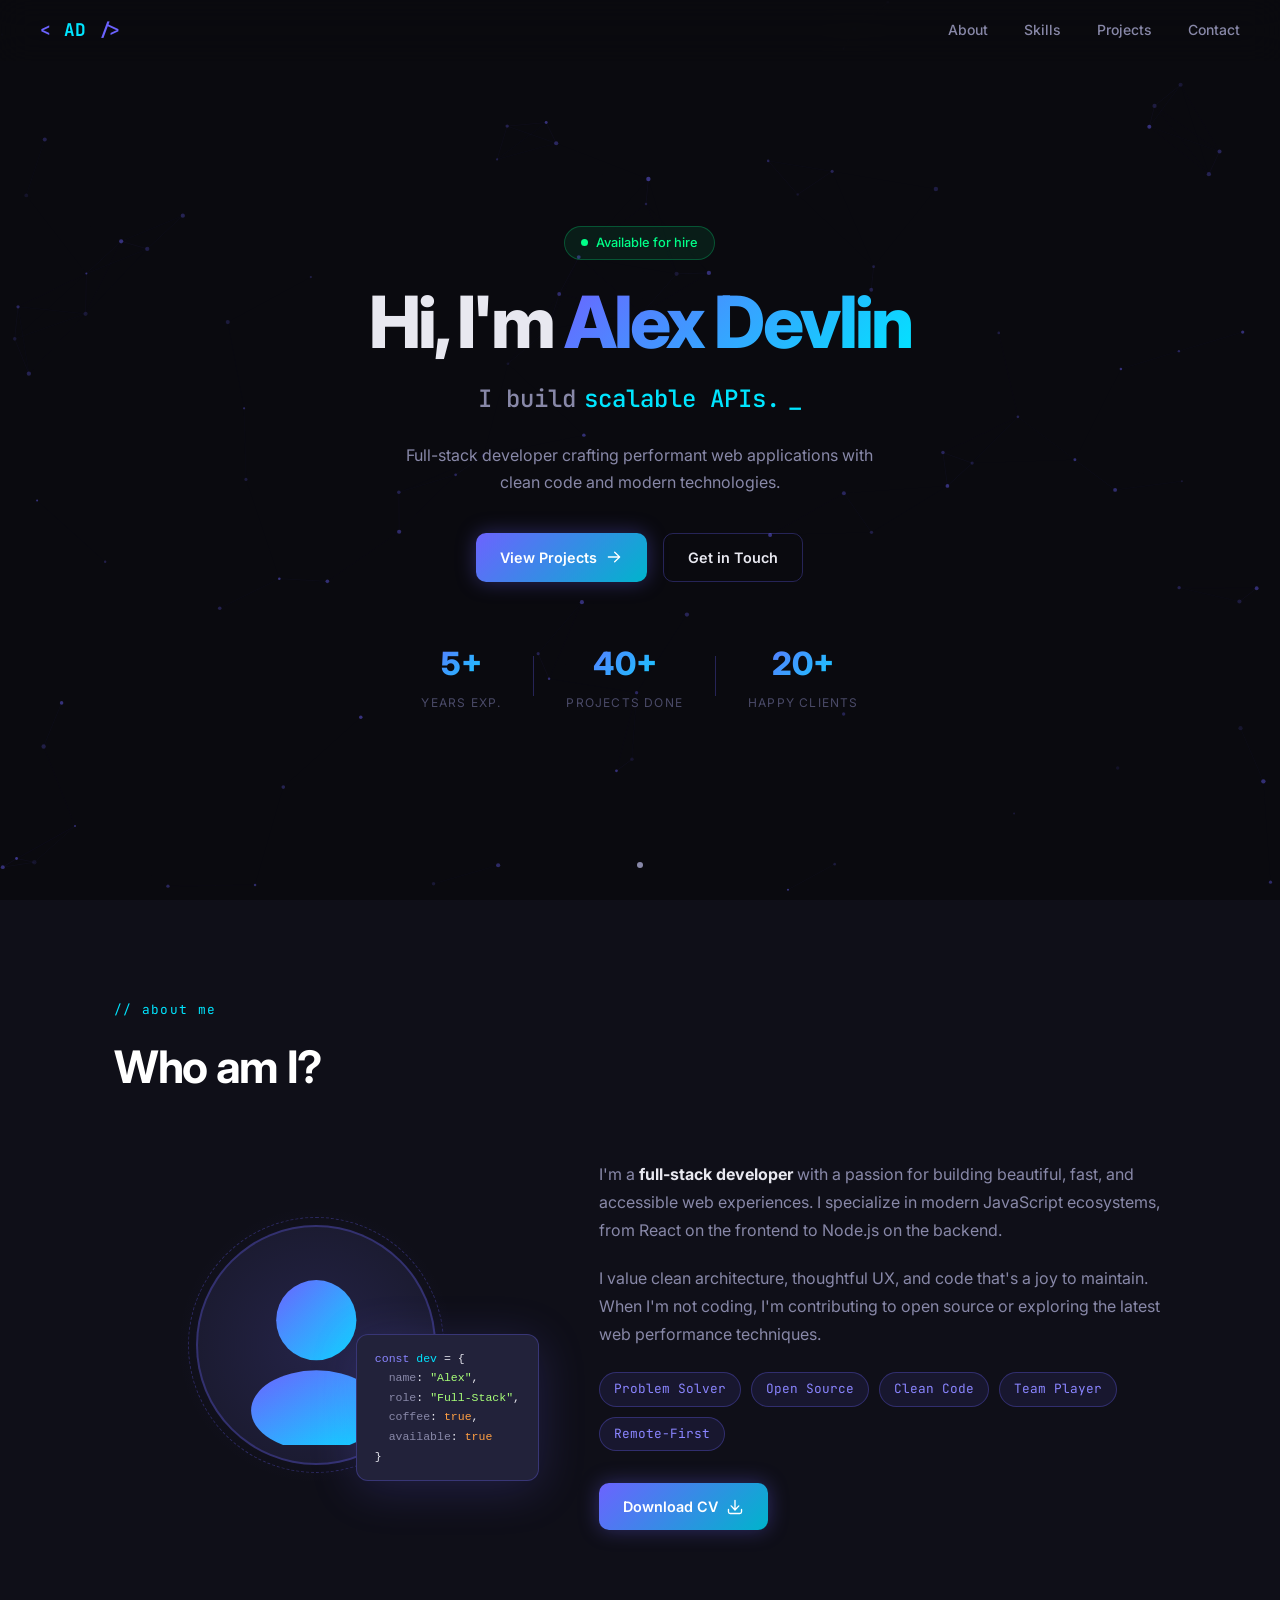
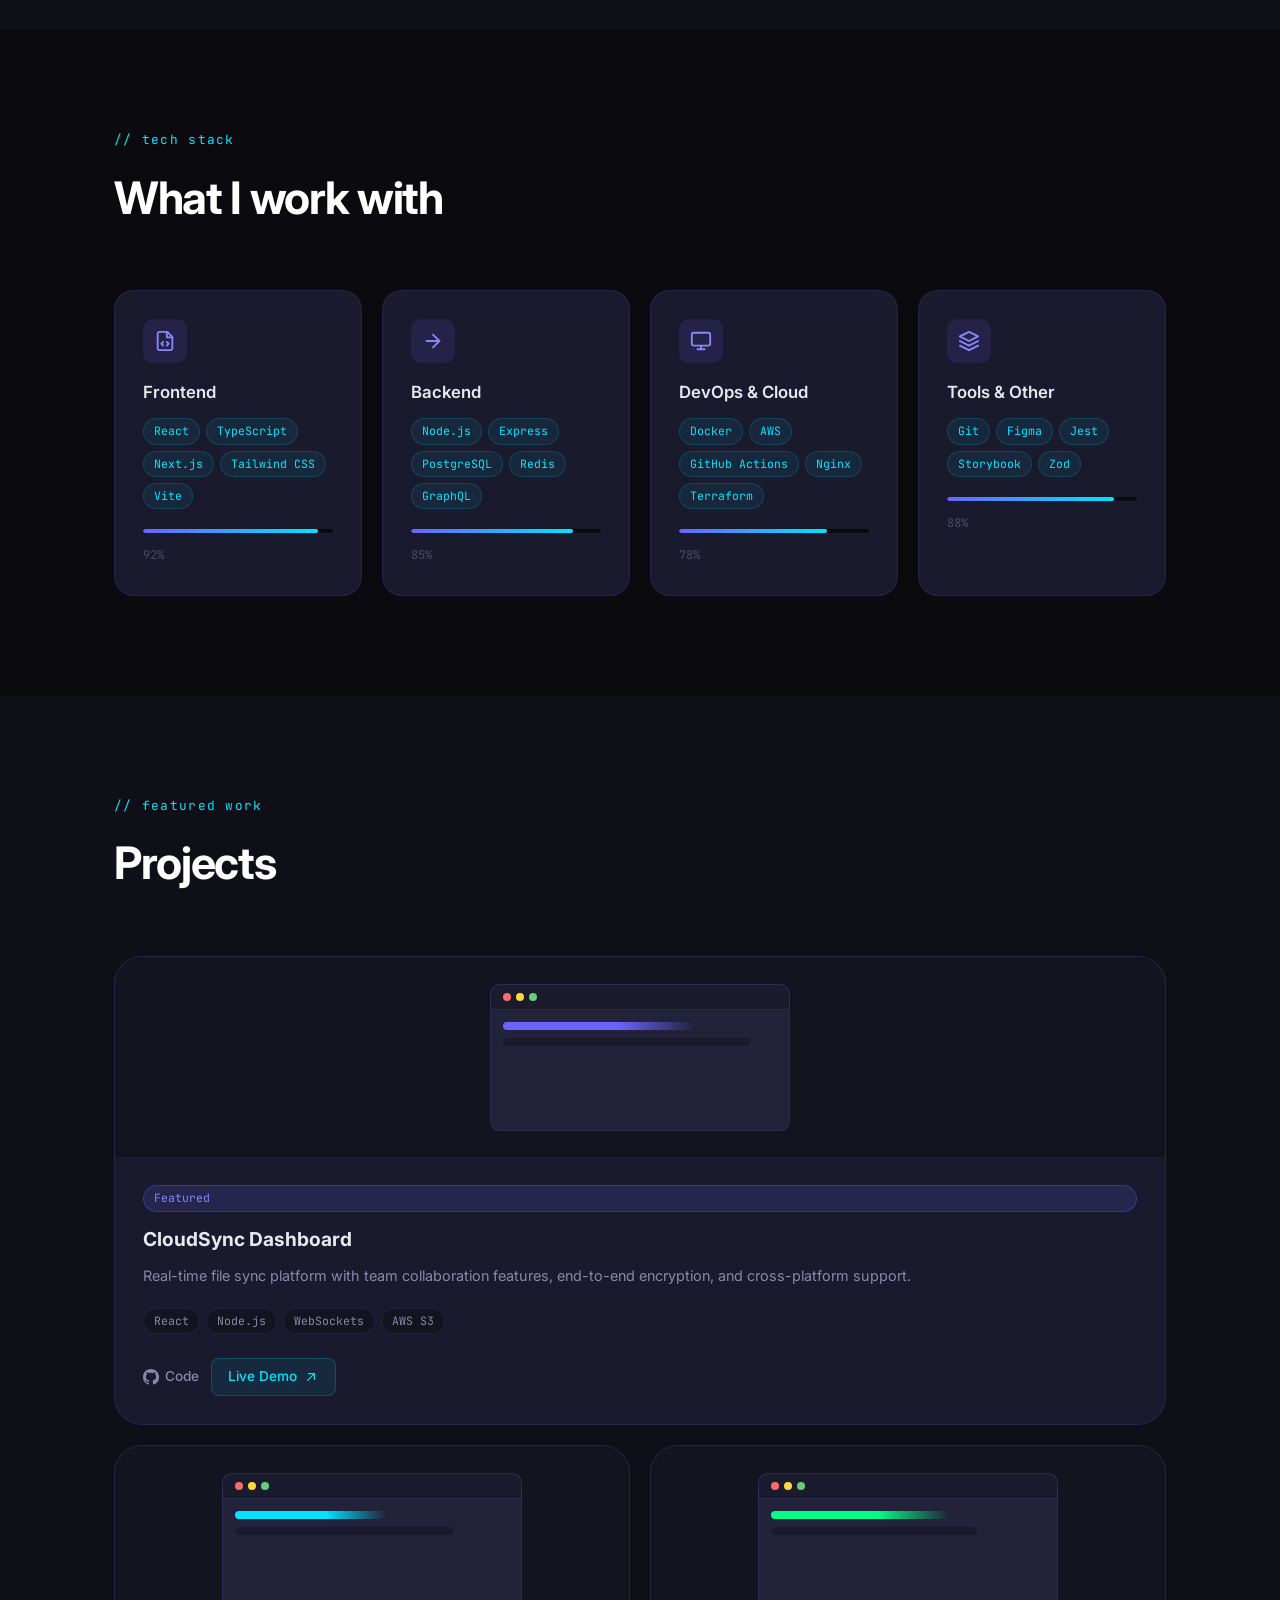
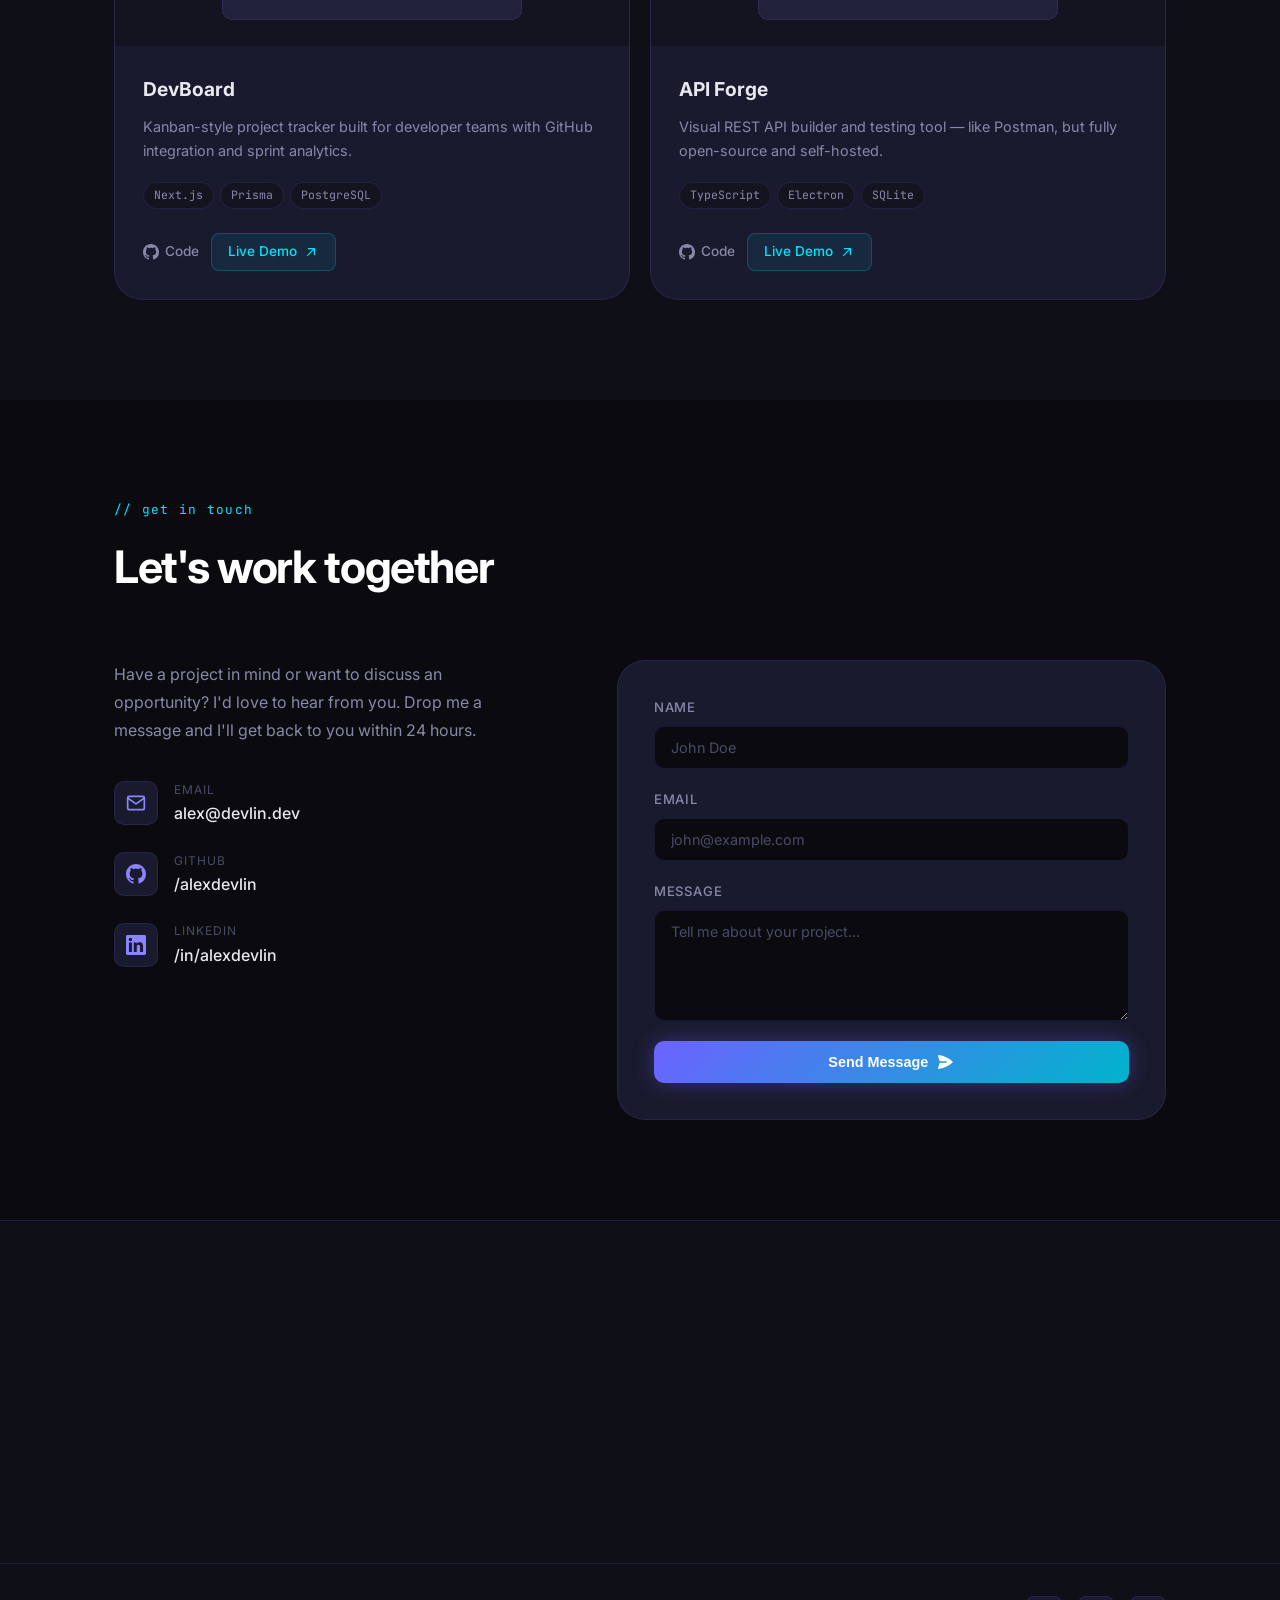
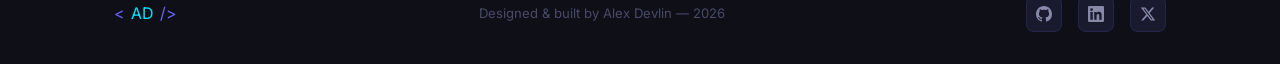
==== commit 5a58f439: "Add Bitcoin price report page and link it from portfolio - Add bitcoin-report.html: comprehensive 10" ====
--- a/index.html
+++ b/index.html
@@ -8,6 +8,111 @@
   <link rel="preconnect" href="https://fonts.gstatic.com" crossorigin />
   <link href="https://fonts.googleapis.com/css2?family=JetBrains+Mono:wght@300;400;500;700&family=Inter:wght@300;400;500;600;700&display=swap" rel="stylesheet" />
   <link rel="stylesheet" href="style.css" />
+  <style>
+    /* ── Bitcoin Report Banner ── */
+    .report-banner {
+      background: var(--bg-1);
+      border-top: 1px solid var(--border);
+      padding: 56px 0;
+    }
+    .report-banner__inner {
+      display: flex;
+      align-items: center;
+      gap: 28px;
+      background: linear-gradient(135deg, rgba(255,159,67,0.06) 0%, rgba(108,99,255,0.05) 100%);
+      border: 1px solid rgba(255,159,67,0.25);
+      border-radius: var(--radius-xl);
+      padding: 36px 44px;
+      transition: border-color 0.3s, box-shadow 0.3s;
+    }
+    .report-banner__inner:hover {
+      border-color: rgba(255,159,67,0.45);
+      box-shadow: 0 0 48px rgba(255,159,67,0.08);
+    }
+    .report-banner__icon {
+      font-size: 3.6rem;
+      line-height: 1;
+      filter: drop-shadow(0 0 20px rgba(255,159,67,0.5));
+      flex-shrink: 0;
+      animation: btcFloat 4s ease-in-out infinite;
+    }
+    @keyframes btcFloat {
+      0%, 100% { transform: translateY(0); }
+      50%       { transform: translateY(-6px); }
+    }
+    .report-banner__text {
+      flex: 1;
+    }
+    .report-banner__tag {
+      display: inline-flex;
+      align-items: center;
+      gap: 6px;
+      padding: 4px 12px;
+      background: rgba(255,159,67,0.1);
+      border: 1px solid rgba(255,159,67,0.25);
+      border-radius: 99px;
+      font-family: var(--font-mono);
+      font-size: 0.72rem;
+      color: #ff9f43;
+      letter-spacing: 0.08em;
+      margin-bottom: 10px;
+    }
+    .report-banner__text h3 {
+      font-size: 1.5rem;
+      font-weight: 800;
+      letter-spacing: -0.02em;
+      margin-bottom: 8px;
+      background: linear-gradient(135deg, #ff9f43 0%, #ff6b35 100%);
+      -webkit-background-clip: text;
+      -webkit-text-fill-color: transparent;
+      background-clip: text;
+    }
+    .report-banner__text p {
+      color: var(--text-muted);
+      font-size: 0.9rem;
+      line-height: 1.65;
+    }
+    .report-banner__stats {
+      display: flex;
+      gap: 28px;
+      flex-shrink: 0;
+    }
+    .report-banner__stat {
+      text-align: center;
+    }
+    .report-banner__stat-num {
+      display: block;
+      font-family: var(--font-mono);
+      font-size: 1.3rem;
+      font-weight: 800;
+      color: #ff9f43;
+    }
+    .report-banner__stat-label {
+      font-size: 0.7rem;
+      color: var(--text-dim);
+      text-transform: uppercase;
+      letter-spacing: 0.08em;
+      font-family: var(--font-mono);
+    }
+    .report-banner__btn {
+      background: linear-gradient(135deg, #ff9f43, #ff6b35) !important;
+      box-shadow: 0 0 24px rgba(255,159,67,0.35) !important;
+      white-space: nowrap;
+      flex-shrink: 0;
+    }
+    .report-banner__btn:hover {
+      box-shadow: 0 0 40px rgba(255,159,67,0.55) !important;
+      transform: translateY(-2px);
+    }
+    @media (max-width: 900px) {
+      .report-banner__inner { flex-wrap: wrap; padding: 28px 24px; }
+      .report-banner__stats { display: none; }
+    }
+    @media (max-width: 640px) {
+      .report-banner__inner { gap: 20px; }
+      .report-banner__btn { width: 100%; justify-content: center; }
+    }
+  </style>
 </head>
 <body>
 
@@ -358,25 +463,32 @@
     </div>
   </section>
 
-  <!-- BTC Report Banner -->
-  <section class="btc-banner">
+  <!-- Bitcoin Report Banner -->
+  <section class="report-banner">
     <div class="container">
-      <div class="btc-banner__inner">
-        <div class="btc-banner__left">
-          <div class="btc-banner__icon">
-            <svg width="36" height="36" viewBox="0 0 32 32" fill="none" xmlns="http://www.w3.org/2000/svg">
-              <circle cx="16" cy="16" r="16" fill="#F7931A"/>
-              <path d="M22.5 13.8c.3-2.1-1.3-3.2-3.5-3.9l.7-2.9-1.8-.4-.7 2.8-.9-.2.7-2.8-1.8-.4-.7 2.9-.7-.2-2.5-.6-.5 1.9s1.3.3 1.3.3c.7.2.9.6.8 1l-.8 3.3v.1c.1 0 .1.1.1.1l-3.2 8.4c-.1.2-.4.5-.9.4 0 0-1.3-.3-1.3-.3l-.9 2.1 2.4.6.9.2-.7 2.9 1.8.4.7-2.9.9.2-.7 2.9 1.8.4.7-2.9c3 .6 5.2.3 6.1-2.3.8-2.1 0-3.3-1.5-4.1 1.1-.3 1.9-1 2.1-2.6zm-3.7 5.2c-.5 2.1-4.2 1-5.4.7l1-3.8c1.2.3 5.1.9 4.4 3.1zm.6-5.2c-.5 1.9-3.6 1-4.6.7l.9-3.5c1 .3 4.3.7 3.7 2.8z" fill="white"/>
-            </svg>
-          </div>
-          <div>
-            <div class="btc-banner__label">Research Report</div>
-            <h3 class="btc-banner__title">Bitcoin: 10-Year Price Chronicle</h3>
-            <p class="btc-banner__desc">From $300 to $103 000 — interactive charts, major events, halving cycles and key takeaways.</p>
-          </div>
-        </div>
-        <a href="report.html" class="btn btn--btc">
-          Read the Report
+      <div class="report-banner__inner reveal">
+        <div class="report-banner__icon">₿</div>
+        <div class="report-banner__text">
+          <div class="report-banner__tag">// аналитика · 2014–2024</div>
+          <h3>Bitcoin: 10 лет истории цены</h3>
+          <p>Интерактивный отчёт о динамике биткоина — крупнейшие взлёты, падения, халвинги и события, которые двигали рынок.</p>
+        </div>
+        <div class="report-banner__stats">
+          <div class="report-banner__stat">
+            <span class="report-banner__stat-num">$73,737</span>
+            <span class="report-banner__stat-label">ATH 2024</span>
+          </div>
+          <div class="report-banner__stat">
+            <span class="report-banner__stat-num">+73,000%</span>
+            <span class="report-banner__stat-label">за 10 лет</span>
+          </div>
+          <div class="report-banner__stat">
+            <span class="report-banner__stat-num">4</span>
+            <span class="report-banner__stat-label">Халвинга</span>
+          </div>
+        </div>
+        <a href="bitcoin-report.html" class="btn report-banner__btn">
+          Читать отчёт
           <svg xmlns="http://www.w3.org/2000/svg" viewBox="0 0 20 20" fill="currentColor"><path fill-rule="evenodd" d="M3 10a.75.75 0 01.75-.75h10.638L10.23 5.29a.75.75 0 111.04-1.08l5.5 5.25a.75.75 0 010 1.08l-5.5 5.25a.75.75 0 11-1.04-1.08l4.158-3.96H3.75A.75.75 0 013 10z" clip-rule="evenodd"/></svg>
         </a>
       </div>
--- a/style.css
+++ b/style.css
@@ -785,83 +785,6 @@
 }
 .form-success.visible { display: block; }
 
-/* ─── BTC Banner ───────────────────────────────────────── */
-.btc-banner {
-  background: var(--bg-1);
-  border-top: 1px solid var(--border);
-  border-bottom: 1px solid var(--border);
-  padding: 48px 0;
-}
-.btc-banner__inner {
-  display: flex;
-  align-items: center;
-  justify-content: space-between;
-  gap: 32px;
-  background: linear-gradient(135deg, rgba(247,147,26,0.06) 0%, rgba(108,99,255,0.06) 100%);
-  border: 1px solid rgba(247,147,26,0.2);
-  border-radius: var(--radius-xl);
-  padding: 32px 40px;
-  flex-wrap: wrap;
-}
-.btc-banner__left {
-  display: flex;
-  align-items: center;
-  gap: 20px;
-}
-.btc-banner__icon {
-  flex-shrink: 0;
-  width: 60px; height: 60px;
-  display: flex; align-items: center; justify-content: center;
-  background: rgba(247,147,26,0.1);
-  border-radius: 14px;
-  border: 1px solid rgba(247,147,26,0.25);
-}
-.btc-banner__label {
-  font-size: 0.72rem;
-  font-family: var(--font-mono);
-  color: #F7931A;
-  text-transform: uppercase;
-  letter-spacing: 0.1em;
-  margin-bottom: 4px;
-}
-.btc-banner__title {
-  font-size: 1.2rem;
-  font-weight: 700;
-  margin-bottom: 6px;
-}
-.btc-banner__desc {
-  font-size: 0.875rem;
-  color: var(--text-muted);
-  max-width: 460px;
-  line-height: 1.55;
-}
-.btn--btc {
-  display: inline-flex;
-  align-items: center;
-  gap: 8px;
-  padding: 13px 28px;
-  border-radius: 10px;
-  font-size: 0.9rem;
-  font-weight: 600;
-  cursor: pointer;
-  text-decoration: none;
-  transition: var(--transition);
-  border: none;
-  background: linear-gradient(135deg, #F7931A, #e07b10);
-  color: #fff;
-  box-shadow: 0 0 24px rgba(247,147,26,0.3);
-  white-space: nowrap;
-  flex-shrink: 0;
-}
-.btn--btc svg { width: 18px; height: 18px; transition: transform 0.2s; }
-.btn--btc:hover { box-shadow: 0 0 36px rgba(247,147,26,0.5); transform: translateY(-2px); }
-.btn--btc:hover svg { transform: translateX(3px); }
-
-@media (max-width: 640px) {
-  .btc-banner__inner { padding: 24px 20px; }
-  .btc-banner__inner { flex-direction: column; align-items: flex-start; }
-}
-
 /* ─── Footer ───────────────────────────────────────────── */
 .footer {
   background: var(--bg-1);
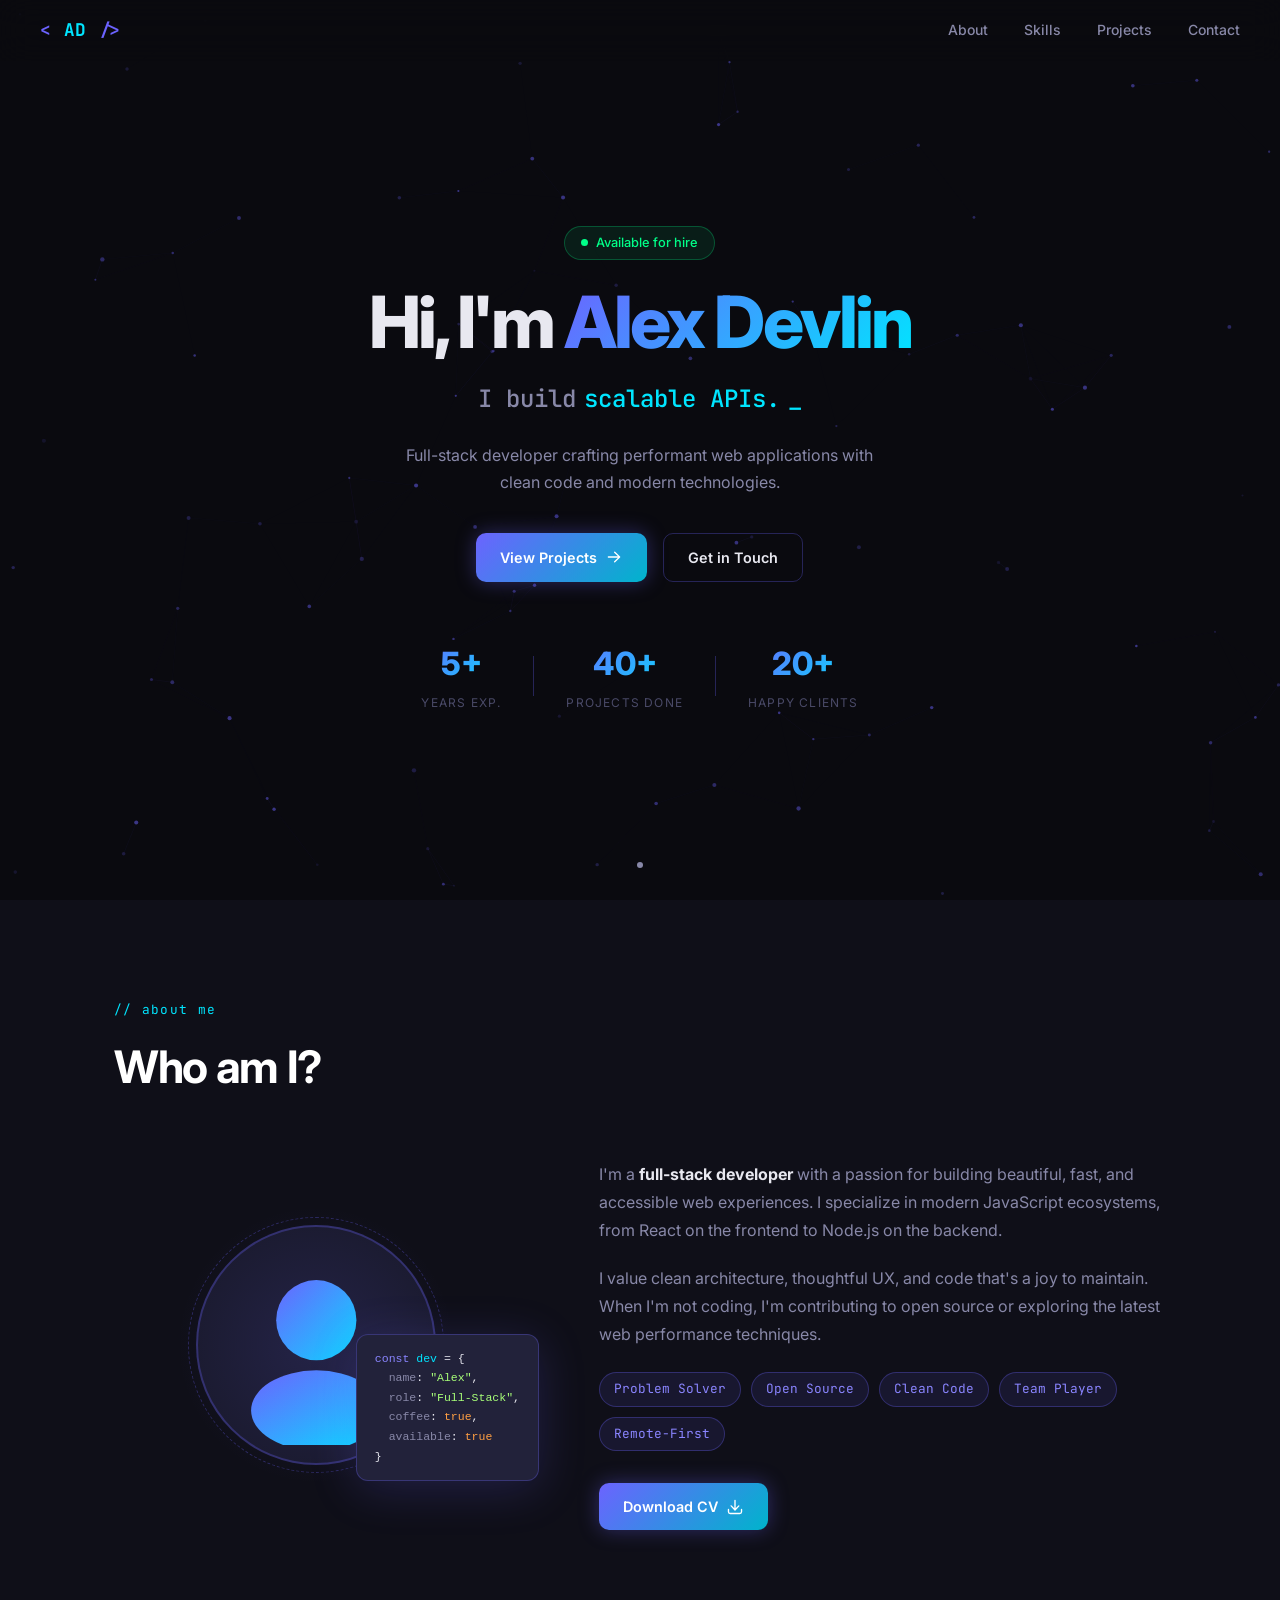
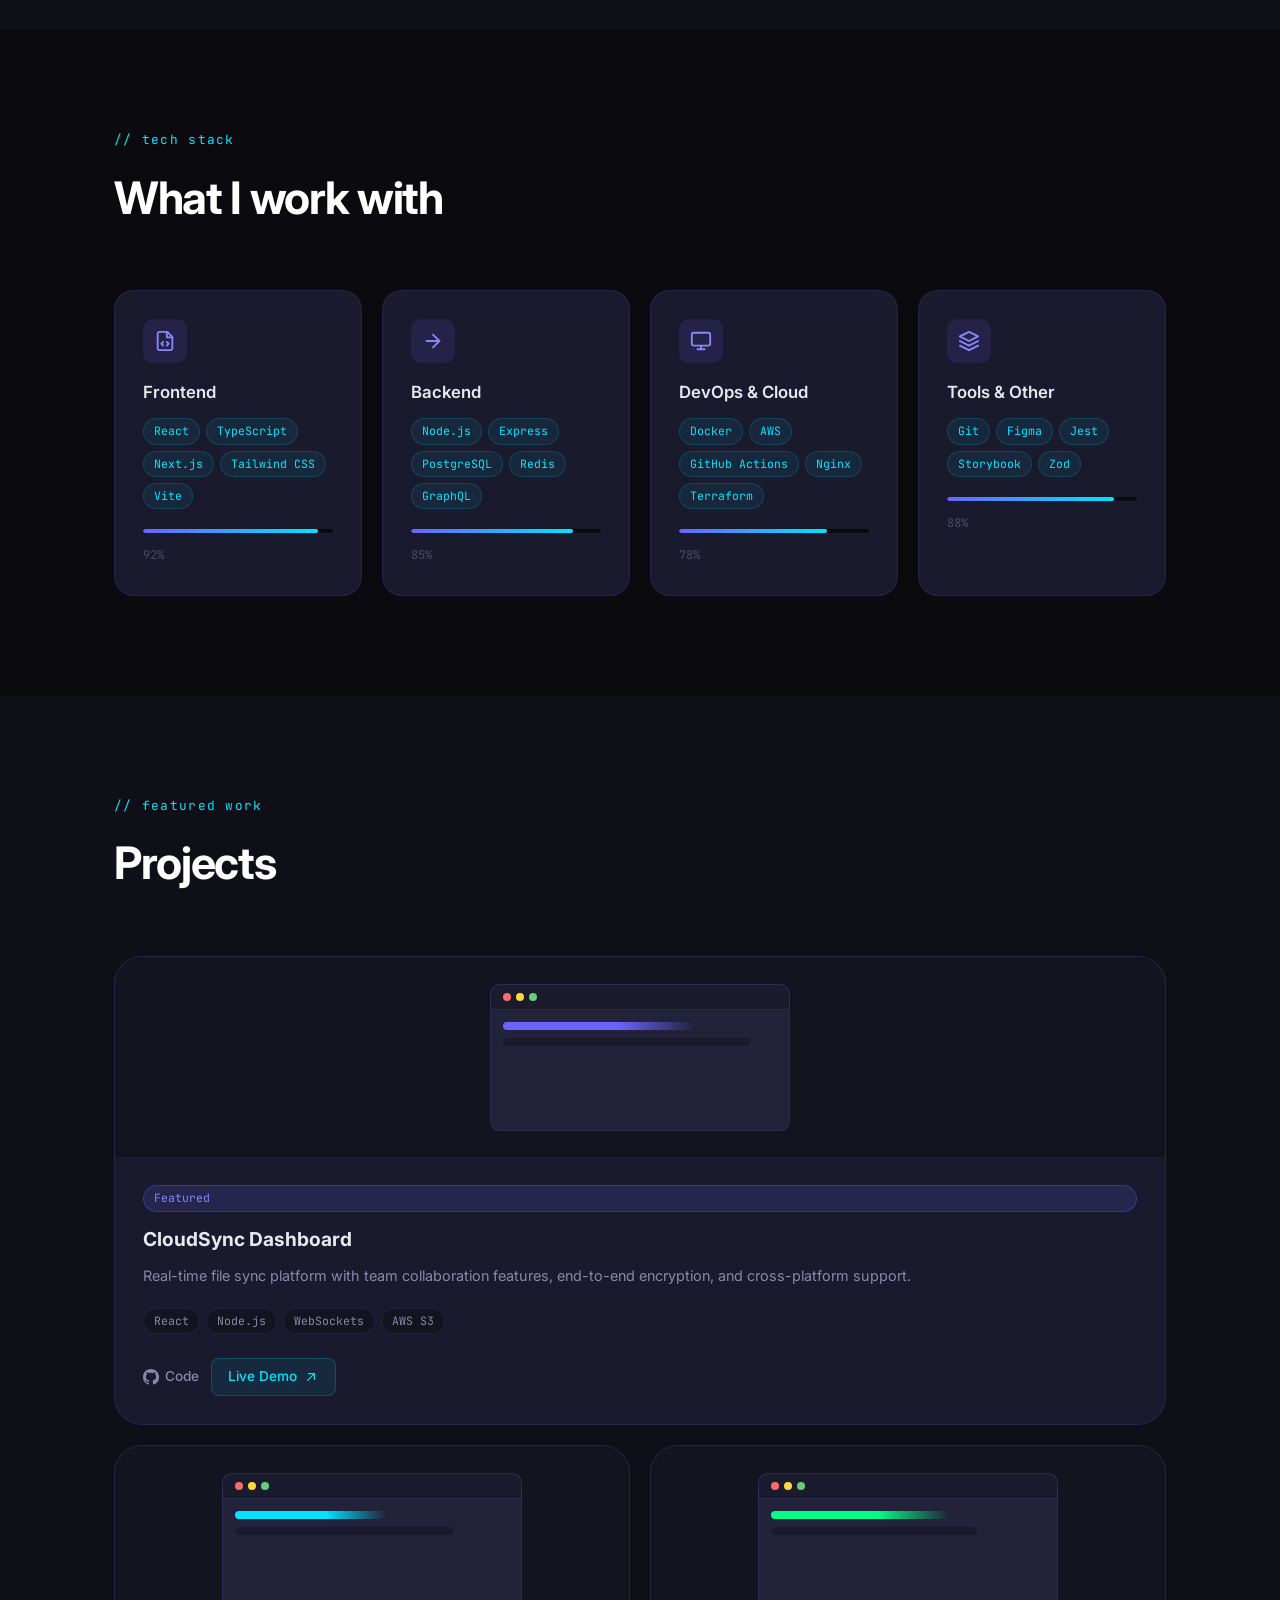
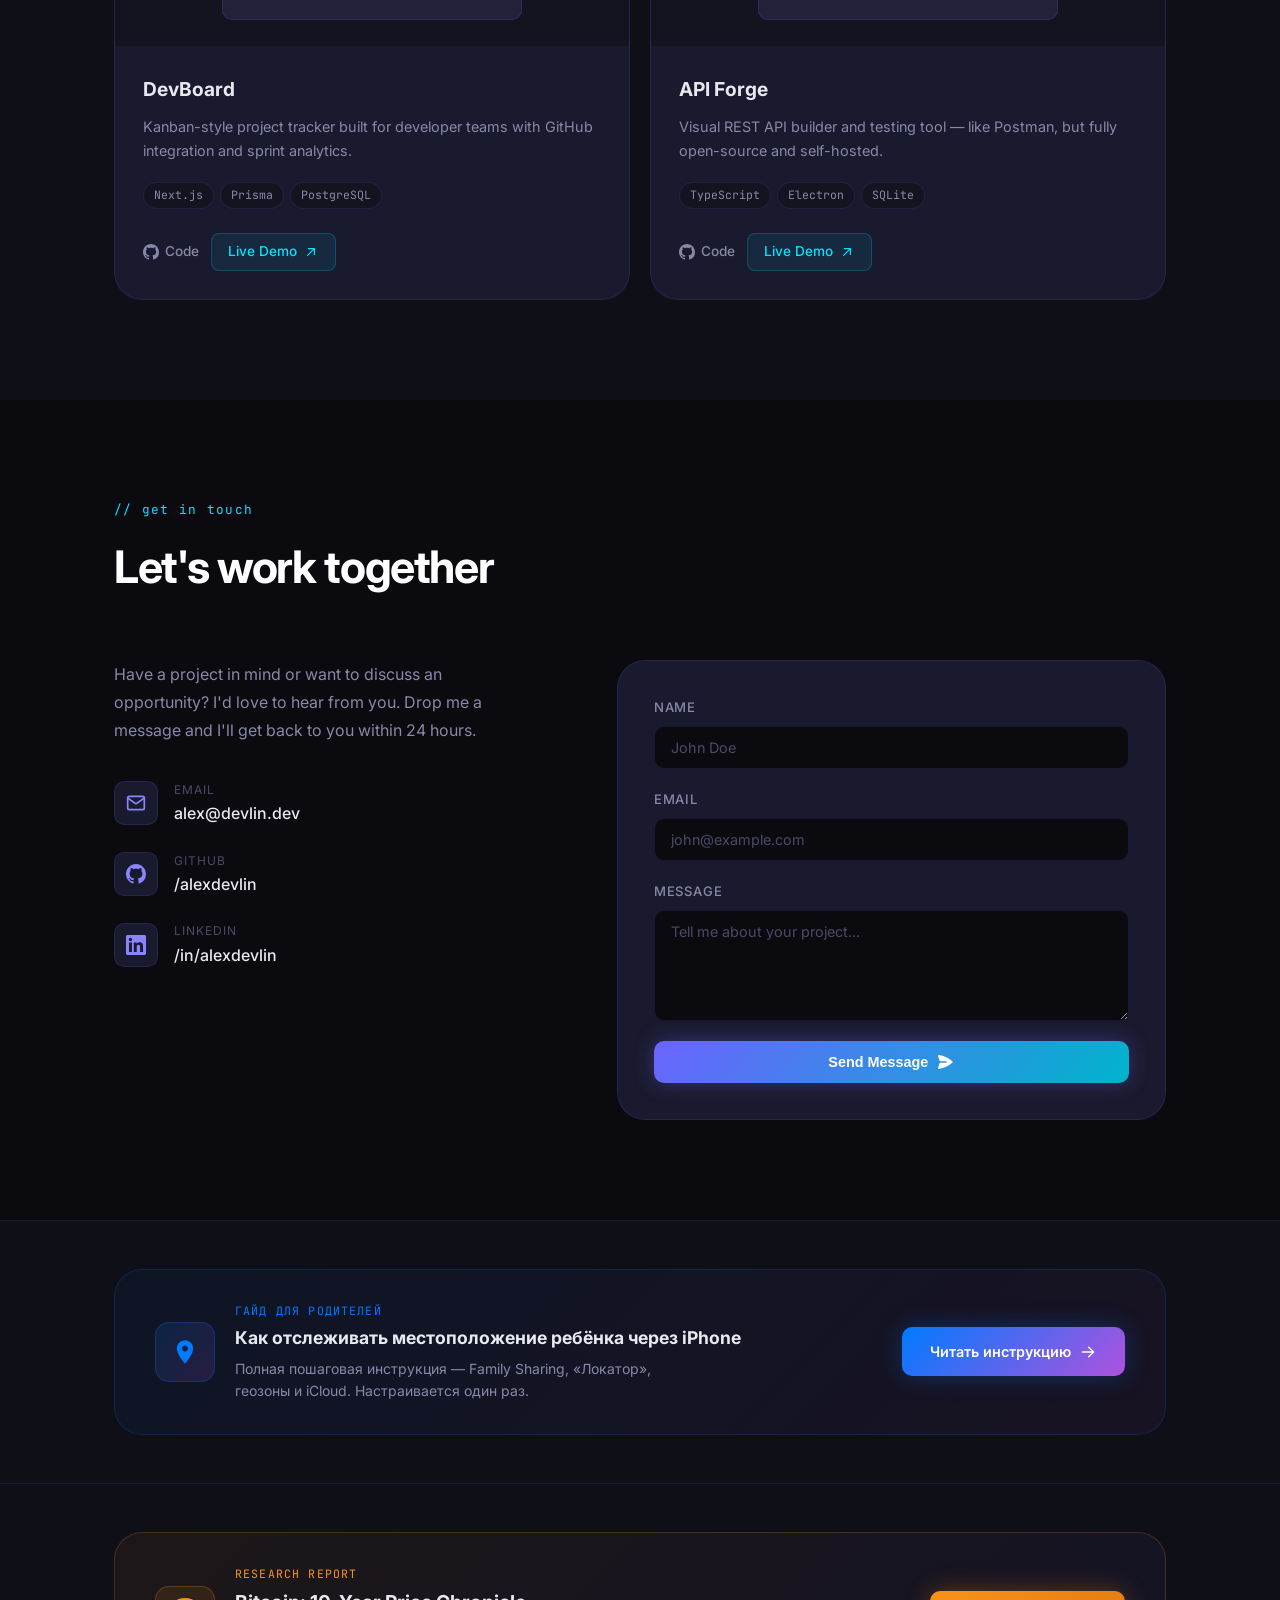
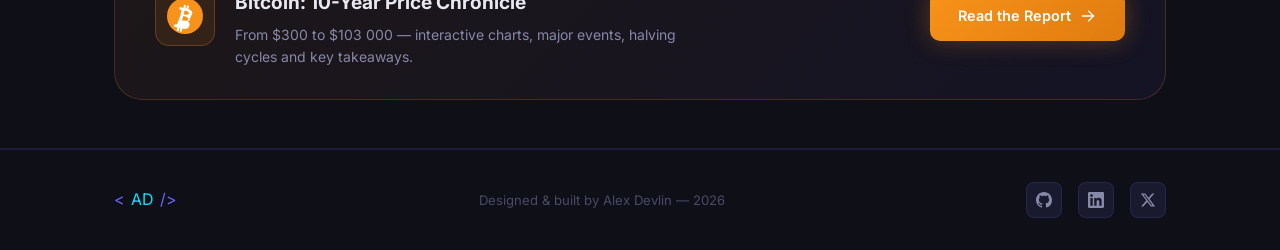
==== commit a8e472f6: "Add iOS parental location guide page and portfolio button - guide.html: full-page step-by-step iOS F" ====
--- a/index.html
+++ b/index.html
@@ -8,111 +8,6 @@
   <link rel="preconnect" href="https://fonts.gstatic.com" crossorigin />
   <link href="https://fonts.googleapis.com/css2?family=JetBrains+Mono:wght@300;400;500;700&family=Inter:wght@300;400;500;600;700&display=swap" rel="stylesheet" />
   <link rel="stylesheet" href="style.css" />
-  <style>
-    /* ── Bitcoin Report Banner ── */
-    .report-banner {
-      background: var(--bg-1);
-      border-top: 1px solid var(--border);
-      padding: 56px 0;
-    }
-    .report-banner__inner {
-      display: flex;
-      align-items: center;
-      gap: 28px;
-      background: linear-gradient(135deg, rgba(255,159,67,0.06) 0%, rgba(108,99,255,0.05) 100%);
-      border: 1px solid rgba(255,159,67,0.25);
-      border-radius: var(--radius-xl);
-      padding: 36px 44px;
-      transition: border-color 0.3s, box-shadow 0.3s;
-    }
-    .report-banner__inner:hover {
-      border-color: rgba(255,159,67,0.45);
-      box-shadow: 0 0 48px rgba(255,159,67,0.08);
-    }
-    .report-banner__icon {
-      font-size: 3.6rem;
-      line-height: 1;
-      filter: drop-shadow(0 0 20px rgba(255,159,67,0.5));
-      flex-shrink: 0;
-      animation: btcFloat 4s ease-in-out infinite;
-    }
-    @keyframes btcFloat {
-      0%, 100% { transform: translateY(0); }
-      50%       { transform: translateY(-6px); }
-    }
-    .report-banner__text {
-      flex: 1;
-    }
-    .report-banner__tag {
-      display: inline-flex;
-      align-items: center;
-      gap: 6px;
-      padding: 4px 12px;
-      background: rgba(255,159,67,0.1);
-      border: 1px solid rgba(255,159,67,0.25);
-      border-radius: 99px;
-      font-family: var(--font-mono);
-      font-size: 0.72rem;
-      color: #ff9f43;
-      letter-spacing: 0.08em;
-      margin-bottom: 10px;
-    }
-    .report-banner__text h3 {
-      font-size: 1.5rem;
-      font-weight: 800;
-      letter-spacing: -0.02em;
-      margin-bottom: 8px;
-      background: linear-gradient(135deg, #ff9f43 0%, #ff6b35 100%);
-      -webkit-background-clip: text;
-      -webkit-text-fill-color: transparent;
-      background-clip: text;
-    }
-    .report-banner__text p {
-      color: var(--text-muted);
-      font-size: 0.9rem;
-      line-height: 1.65;
-    }
-    .report-banner__stats {
-      display: flex;
-      gap: 28px;
-      flex-shrink: 0;
-    }
-    .report-banner__stat {
-      text-align: center;
-    }
-    .report-banner__stat-num {
-      display: block;
-      font-family: var(--font-mono);
-      font-size: 1.3rem;
-      font-weight: 800;
-      color: #ff9f43;
-    }
-    .report-banner__stat-label {
-      font-size: 0.7rem;
-      color: var(--text-dim);
-      text-transform: uppercase;
-      letter-spacing: 0.08em;
-      font-family: var(--font-mono);
-    }
-    .report-banner__btn {
-      background: linear-gradient(135deg, #ff9f43, #ff6b35) !important;
-      box-shadow: 0 0 24px rgba(255,159,67,0.35) !important;
-      white-space: nowrap;
-      flex-shrink: 0;
-    }
-    .report-banner__btn:hover {
-      box-shadow: 0 0 40px rgba(255,159,67,0.55) !important;
-      transform: translateY(-2px);
-    }
-    @media (max-width: 900px) {
-      .report-banner__inner { flex-wrap: wrap; padding: 28px 24px; }
-      .report-banner__stats { display: none; }
-    }
-    @media (max-width: 640px) {
-      .report-banner__inner { gap: 20px; }
-      .report-banner__btn { width: 100%; justify-content: center; }
-    }
-  </style>
 </head>
 <body>
 
@@ -463,32 +358,47 @@
     </div>
   </section>
 
-  <!-- Bitcoin Report Banner -->
-  <section class="report-banner">
-    <div class="container">
-      <div class="report-banner__inner reveal">
-        <div class="report-banner__icon">₿</div>
-        <div class="report-banner__text">
-          <div class="report-banner__tag">// аналитика · 2014–2024</div>
-          <h3>Bitcoin: 10 лет истории цены</h3>
-          <p>Интерактивный отчёт о динамике биткоина — крупнейшие взлёты, падения, халвинги и события, которые двигали рынок.</p>
-        </div>
-        <div class="report-banner__stats">
-          <div class="report-banner__stat">
-            <span class="report-banner__stat-num">$73,737</span>
-            <span class="report-banner__stat-label">ATH 2024</span>
-          </div>
-          <div class="report-banner__stat">
-            <span class="report-banner__stat-num">+73,000%</span>
-            <span class="report-banner__stat-label">за 10 лет</span>
-          </div>
-          <div class="report-banner__stat">
-            <span class="report-banner__stat-num">4</span>
-            <span class="report-banner__stat-label">Халвинга</span>
-          </div>
-        </div>
-        <a href="bitcoin-report.html" class="btn report-banner__btn">
-          Читать отчёт
+  <!-- iOS Guide Banner -->
+  <section class="ios-banner">
+    <div class="container">
+      <div class="ios-banner__inner">
+        <div class="ios-banner__left">
+          <div class="ios-banner__icon">
+            <svg viewBox="0 0 24 24" fill="currentColor"><path d="M12 2C8.13 2 5 5.13 5 9c0 5.25 7 13 7 13s7-7.75 7-13c0-3.87-3.13-7-7-7zm0 9.5c-1.38 0-2.5-1.12-2.5-2.5s1.12-2.5 2.5-2.5 2.5 1.12 2.5 2.5-1.12 2.5-2.5 2.5z"/></svg>
+          </div>
+          <div>
+            <div class="ios-banner__label">Гайд для родителей</div>
+            <h3 class="ios-banner__title">Как отслеживать местоположение ребёнка через iPhone</h3>
+            <p class="ios-banner__desc">Полная пошаговая инструкция — Family Sharing, «Локатор», геозоны и iCloud. Настраивается один раз.</p>
+          </div>
+        </div>
+        <a href="guide.html" class="btn btn--ios">
+          Читать инструкцию
+          <svg xmlns="http://www.w3.org/2000/svg" viewBox="0 0 20 20" fill="currentColor"><path fill-rule="evenodd" d="M3 10a.75.75 0 01.75-.75h10.638L10.23 5.29a.75.75 0 111.04-1.08l5.5 5.25a.75.75 0 010 1.08l-5.5 5.25a.75.75 0 11-1.04-1.08l4.158-3.96H3.75A.75.75 0 013 10z" clip-rule="evenodd"/></svg>
+        </a>
+      </div>
+    </div>
+  </section>
+
+  <!-- BTC Report Banner -->
+  <section class="btc-banner">
+    <div class="container">
+      <div class="btc-banner__inner">
+        <div class="btc-banner__left">
+          <div class="btc-banner__icon">
+            <svg width="36" height="36" viewBox="0 0 32 32" fill="none" xmlns="http://www.w3.org/2000/svg">
+              <circle cx="16" cy="16" r="16" fill="#F7931A"/>
+              <path d="M22.5 13.8c.3-2.1-1.3-3.2-3.5-3.9l.7-2.9-1.8-.4-.7 2.8-.9-.2.7-2.8-1.8-.4-.7 2.9-.7-.2-2.5-.6-.5 1.9s1.3.3 1.3.3c.7.2.9.6.8 1l-.8 3.3v.1c.1 0 .1.1.1.1l-3.2 8.4c-.1.2-.4.5-.9.4 0 0-1.3-.3-1.3-.3l-.9 2.1 2.4.6.9.2-.7 2.9 1.8.4.7-2.9.9.2-.7 2.9 1.8.4.7-2.9c3 .6 5.2.3 6.1-2.3.8-2.1 0-3.3-1.5-4.1 1.1-.3 1.9-1 2.1-2.6zm-3.7 5.2c-.5 2.1-4.2 1-5.4.7l1-3.8c1.2.3 5.1.9 4.4 3.1zm.6-5.2c-.5 1.9-3.6 1-4.6.7l.9-3.5c1 .3 4.3.7 3.7 2.8z" fill="white"/>
+            </svg>
+          </div>
+          <div>
+            <div class="btc-banner__label">Research Report</div>
+            <h3 class="btc-banner__title">Bitcoin: 10-Year Price Chronicle</h3>
+            <p class="btc-banner__desc">From $300 to $103 000 — interactive charts, major events, halving cycles and key takeaways.</p>
+          </div>
+        </div>
+        <a href="report.html" class="btn btn--btc">
+          Read the Report
           <svg xmlns="http://www.w3.org/2000/svg" viewBox="0 0 20 20" fill="currentColor"><path fill-rule="evenodd" d="M3 10a.75.75 0 01.75-.75h10.638L10.23 5.29a.75.75 0 111.04-1.08l5.5 5.25a.75.75 0 010 1.08l-5.5 5.25a.75.75 0 11-1.04-1.08l4.158-3.96H3.75A.75.75 0 013 10z" clip-rule="evenodd"/></svg>
         </a>
       </div>
--- a/style.css
+++ b/style.css
@@ -785,6 +785,160 @@
 }
 .form-success.visible { display: block; }
 
+/* ─── iOS Guide Banner ─────────────────────────────────── */
+.ios-banner {
+  background: var(--bg-1);
+  border-top: 1px solid var(--border);
+  padding: 48px 0;
+}
+.ios-banner__inner {
+  display: flex;
+  align-items: center;
+  justify-content: space-between;
+  gap: 32px;
+  background: linear-gradient(135deg, rgba(0,122,255,0.06) 0%, rgba(175,82,222,0.06) 100%);
+  border: 1px solid rgba(0,122,255,0.18);
+  border-radius: var(--radius-xl);
+  padding: 32px 40px;
+  flex-wrap: wrap;
+}
+.ios-banner__left {
+  display: flex;
+  align-items: center;
+  gap: 20px;
+}
+.ios-banner__icon {
+  flex-shrink: 0;
+  width: 60px; height: 60px;
+  display: flex; align-items: center; justify-content: center;
+  background: linear-gradient(135deg, rgba(0,122,255,0.15), rgba(175,82,222,0.15));
+  border-radius: 14px;
+  border: 1px solid rgba(0,122,255,0.25);
+  color: #007AFF;
+}
+.ios-banner__icon svg { width: 28px; height: 28px; }
+.ios-banner__label {
+  font-size: 0.72rem;
+  font-family: var(--font-mono);
+  color: #007AFF;
+  text-transform: uppercase;
+  letter-spacing: 0.1em;
+  margin-bottom: 4px;
+}
+.ios-banner__title {
+  font-size: 1.1rem;
+  font-weight: 700;
+  margin-bottom: 6px;
+}
+.ios-banner__desc {
+  font-size: 0.875rem;
+  color: var(--text-muted);
+  max-width: 440px;
+  line-height: 1.55;
+}
+.btn--ios {
+  display: inline-flex;
+  align-items: center;
+  gap: 8px;
+  padding: 13px 28px;
+  border-radius: 10px;
+  font-size: 0.9rem;
+  font-weight: 600;
+  cursor: pointer;
+  text-decoration: none;
+  transition: var(--transition);
+  border: none;
+  background: linear-gradient(135deg, #007AFF, #AF52DE);
+  color: #fff;
+  box-shadow: 0 0 24px rgba(0,122,255,0.28);
+  white-space: nowrap;
+  flex-shrink: 0;
+}
+.btn--ios svg { width: 18px; height: 18px; transition: transform 0.2s; }
+.btn--ios:hover { box-shadow: 0 0 36px rgba(0,122,255,0.45); transform: translateY(-2px); }
+.btn--ios:hover svg { transform: translateX(3px); }
+
+@media (max-width: 640px) {
+  .ios-banner__inner { padding: 24px 20px; flex-direction: column; align-items: flex-start; }
+}
+
+/* ─── BTC Banner ───────────────────────────────────────── */
+.btc-banner {
+  background: var(--bg-1);
+  border-top: 1px solid var(--border);
+  border-bottom: 1px solid var(--border);
+  padding: 48px 0;
+}
+.btc-banner__inner {
+  display: flex;
+  align-items: center;
+  justify-content: space-between;
+  gap: 32px;
+  background: linear-gradient(135deg, rgba(247,147,26,0.06) 0%, rgba(108,99,255,0.06) 100%);
+  border: 1px solid rgba(247,147,26,0.2);
+  border-radius: var(--radius-xl);
+  padding: 32px 40px;
+  flex-wrap: wrap;
+}
+.btc-banner__left {
+  display: flex;
+  align-items: center;
+  gap: 20px;
+}
+.btc-banner__icon {
+  flex-shrink: 0;
+  width: 60px; height: 60px;
+  display: flex; align-items: center; justify-content: center;
+  background: rgba(247,147,26,0.1);
+  border-radius: 14px;
+  border: 1px solid rgba(247,147,26,0.25);
+}
+.btc-banner__label {
+  font-size: 0.72rem;
+  font-family: var(--font-mono);
+  color: #F7931A;
+  text-transform: uppercase;
+  letter-spacing: 0.1em;
+  margin-bottom: 4px;
+}
+.btc-banner__title {
+  font-size: 1.2rem;
+  font-weight: 700;
+  margin-bottom: 6px;
+}
+.btc-banner__desc {
+  font-size: 0.875rem;
+  color: var(--text-muted);
+  max-width: 460px;
+  line-height: 1.55;
+}
+.btn--btc {
+  display: inline-flex;
+  align-items: center;
+  gap: 8px;
+  padding: 13px 28px;
+  border-radius: 10px;
+  font-size: 0.9rem;
+  font-weight: 600;
+  cursor: pointer;
+  text-decoration: none;
+  transition: var(--transition);
+  border: none;
+  background: linear-gradient(135deg, #F7931A, #e07b10);
+  color: #fff;
+  box-shadow: 0 0 24px rgba(247,147,26,0.3);
+  white-space: nowrap;
+  flex-shrink: 0;
+}
+.btn--btc svg { width: 18px; height: 18px; transition: transform 0.2s; }
+.btn--btc:hover { box-shadow: 0 0 36px rgba(247,147,26,0.5); transform: translateY(-2px); }
+.btn--btc:hover svg { transform: translateX(3px); }
+
+@media (max-width: 640px) {
+  .btc-banner__inner { padding: 24px 20px; }
+  .btc-banner__inner { flex-direction: column; align-items: flex-start; }
+}
+
 /* ─── Footer ───────────────────────────────────────────── */
 .footer {
   background: var(--bg-1);
